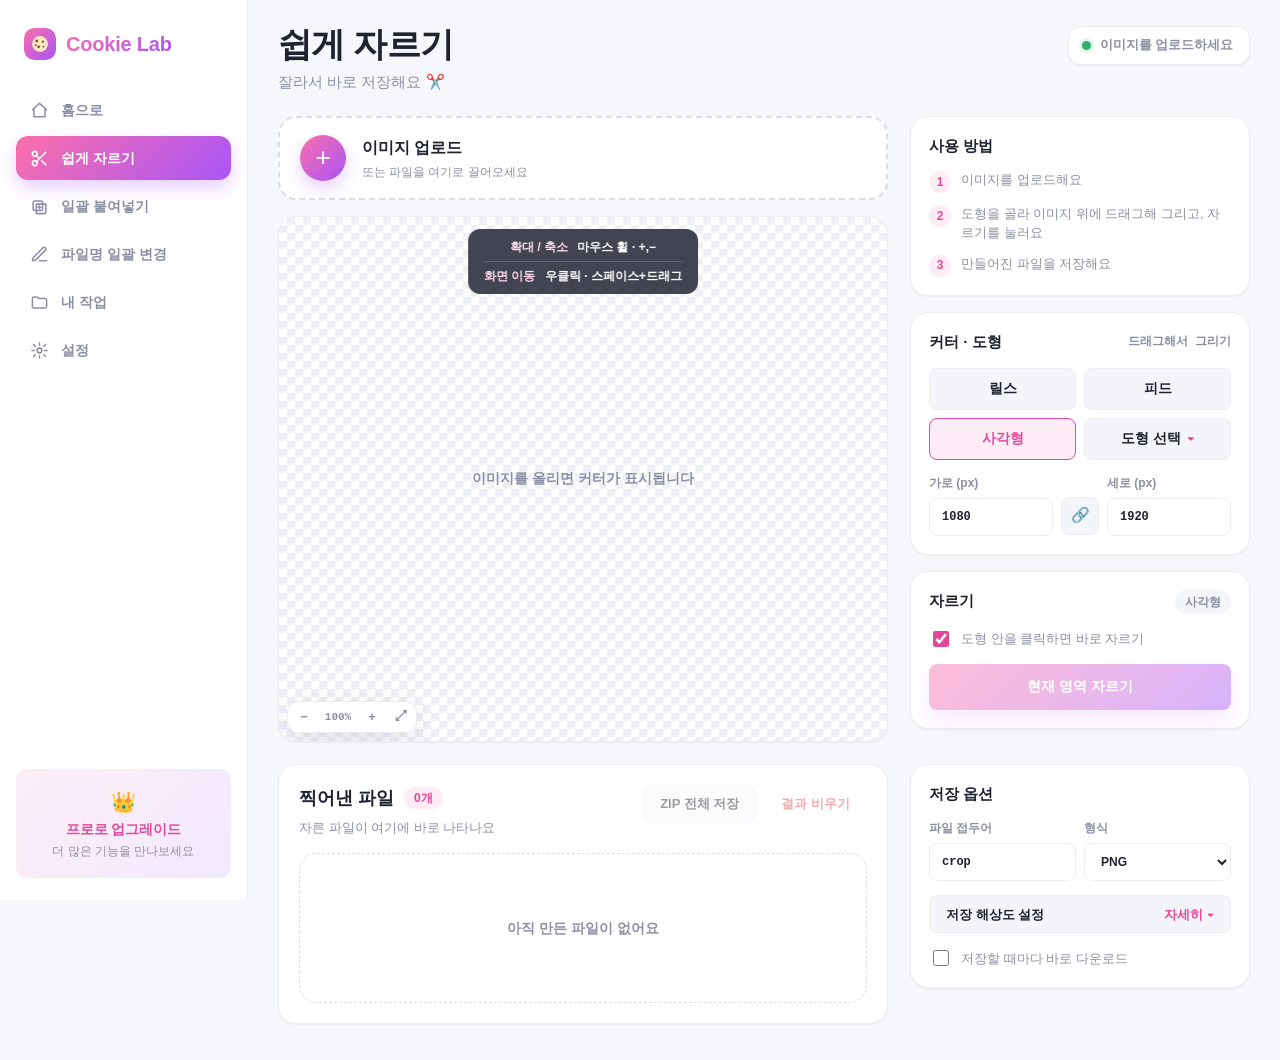
==== index.html @ 2183470c "Add files via upload" ====
<!doctype html>
<html lang="ko">
  <head>
    <meta charset="utf-8" />
    <meta name="viewport" content="width=device-width, initial-scale=1" />
    <title>Cookie Lab — 쉽게 자르기</title>
    <link rel="stylesheet" href="styles.css" />
  </head>
  <body>
    <div class="app">
      <!-- ============ LEFT NAV ============ -->
      <aside class="app-nav">
        <div class="nav-brand">
          <span class="brand-logo" aria-hidden="true">
            <svg width="32" height="32" viewBox="0 0 34 34" role="img" aria-label="Cookie Lab">
              <defs>
                <linearGradient id="cookieBg" x1="0" y1="0" x2="1" y2="1">
                  <stop offset="0" stop-color="#fb6fab" />
                  <stop offset="1" stop-color="#a855f7" />
                </linearGradient>
              </defs>
              <rect width="34" height="34" rx="10" fill="url(#cookieBg)" />
              <circle cx="17" cy="17" r="8.4" fill="#ffe8c2" />
              <circle cx="13.6" cy="13.8" r="1.5" fill="#8a4b2a" />
              <circle cx="20" cy="14.6" r="1.2" fill="#8a4b2a" />
              <circle cx="15.6" cy="20" r="1.4" fill="#8a4b2a" />
              <circle cx="20.6" cy="19.8" r="1" fill="#8a4b2a" />
              <circle cx="12.6" cy="18.2" r="0.9" fill="#8a4b2a" />
            </svg>
          </span>
          <span class="brand-name">Cookie Lab</span>
        </div>

        <nav class="nav-menu" aria-label="주 메뉴">
          <button type="button" class="nav-item" data-view="edit">
            <svg class="nav-icon" viewBox="0 0 24 24" aria-hidden="true"><path d="M3 11l9-8 9 8" /><path d="M5 10v10h14V10" /></svg>
            홈으로
          </button>
          <button type="button" class="nav-item is-active" data-view="edit">
            <svg class="nav-icon" viewBox="0 0 24 24" aria-hidden="true"><circle cx="6" cy="6" r="3" /><circle cx="6" cy="18" r="3" /><line x1="20" y1="4" x2="8.1" y2="15.9" /><line x1="14.5" y1="14.5" x2="20" y2="20" /><line x1="8.1" y1="8.1" x2="12" y2="12" /></svg>
            쉽게 자르기
          </button>
          <button type="button" class="nav-item" data-view="batch">
            <svg class="nav-icon" viewBox="0 0 24 24" aria-hidden="true"><rect x="4" y="5" width="12" height="12" rx="2" /><path d="M8 9h12v10a2 2 0 0 1-2 2H8z" /><path d="M10 13h4M12 11v4" /></svg>
            일괄 붙여넣기
          </button>
          <button type="button" class="nav-item" data-view="rename">
            <svg class="nav-icon" viewBox="0 0 24 24" aria-hidden="true"><path d="M12 20h9" /><path d="M16.5 3.5a2.1 2.1 0 0 1 3 3L7 19l-4 1 1-4z" /></svg>
            파일명 일괄 변경
          </button>
          <button type="button" class="nav-item" data-view="works">
            <svg class="nav-icon" viewBox="0 0 24 24" aria-hidden="true"><path d="M3 7a2 2 0 0 1 2-2h4l2 2h8a2 2 0 0 1 2 2v8a2 2 0 0 1-2 2H5a2 2 0 0 1-2-2z" /></svg>
            내 작업
            <span class="nav-badge" id="navWorksCount" hidden>0</span>
          </button>
          <button type="button" class="nav-item" data-view="settings">
            <svg class="nav-icon" viewBox="0 0 24 24" aria-hidden="true"><circle cx="12" cy="12" r="3" /><path d="M12 2.5v3M12 18.5v3M4.5 4.5l2.1 2.1M17.4 17.4l2.1 2.1M2.5 12h3M18.5 12h3M4.5 19.5l2.1-2.1M17.4 6.6l2.1-2.1" /></svg>
            설정
          </button>
        </nav>

        <div class="nav-promo">
          <span class="promo-crown" aria-hidden="true">👑</span>
          <strong>프로로 업그레이드</strong>
          <small>더 많은 기능을 만나보세요</small>
        </div>
      </aside>

      <!-- ============ MAIN ============ -->
      <main class="app-main">
        <!-- ---------- EDIT VIEW ---------- -->
        <section class="view view-edit" id="view-edit" aria-labelledby="page-title">
          <header class="topbar">
            <div class="page-head">
              <h1 id="page-title">쉽게 자르기</h1>
              <p class="subtitle">잘라서 바로 저장해요 ✂️</p>
            </div>
            <div class="status-pill" id="statusPill">이미지를 업로드하세요</div>
          </header>

          <div class="editor-grid">
            <section class="canvas-col" aria-label="이미지 작업 영역">
              <label class="dropzone" id="dropzone">
                <input id="fileInput" type="file" accept="image/png,image/jpeg,image/webp,image/gif" />
                <span class="upload-icon" aria-hidden="true">+</span>
                <span class="upload-copy">
                  <strong id="fileName">이미지 업로드</strong>
                  <small id="imageMeta">또는 파일을 여기로 끌어오세요</small>
                </span>
              </label>

              <div class="stage-wrap" id="stageWrap">
                <canvas id="stageCanvas" width="960" height="620"></canvas>
                <div class="stage-empty" id="stageEmpty">이미지를 올리면 커터가 표시됩니다</div>
                <div class="stage-hint" id="stageHint" aria-hidden="true">
                  <span><b>확대 / 축소</b> 마우스 휠 · +,−</span>
                  <span class="hint-sep"></span>
                  <span><b>화면 이동</b> 우클릭 · 스페이스+드래그</span>
                </div>
                <div class="view-toolbar view-toolbar--left" role="group" aria-label="확대 조절">
                  <button type="button" id="zoomOutBtn" title="축소" aria-label="축소">−</button>
                  <span id="zoomLabel">100%</span>
                  <button type="button" id="zoomInBtn" title="확대" aria-label="확대">+</button>
                  <button type="button" id="fitBtn" class="icon-btn" title="화면 맞춤" aria-label="화면 맞춤">⤢</button>
                </div>
              </div>
            </section>

            <aside class="controls-col" aria-label="자르기 설정">
              <section class="control-block howto">
                <div class="block-head">
                  <h2>사용 방법</h2>
                </div>
                <ol class="howto-list">
                  <li><span class="howto-step">1</span><span>이미지를 업로드해요</span></li>
                  <li><span class="howto-step">2</span><span>도형을 골라 이미지 위에 드래그해 그리고, 자르기를 눌러요</span></li>
                  <li><span class="howto-step">3</span><span>만들어진 파일을 저장해요</span></li>
                </ol>
              </section>

              <!-- merged: cutter size + shape -->
              <section class="control-block">
                <div class="block-head">
                  <h2>커터 · 도형</h2>
                  <span id="cutterMeta">드래그해서 그리기</span>
                </div>
                <div class="quick-row">
                  <button class="quick-btn size-preset" data-size="1080x1920">릴스</button>
                  <button class="quick-btn size-preset" data-size="1080x1350">피드</button>
                  <button class="quick-btn shape-quick" data-shape="rect">사각형</button>
                  <div class="shape-picker">
                    <button type="button" class="quick-btn picker-btn" id="shapePickBtn" aria-expanded="false" aria-controls="shapePopup">
                      도형 선택 <span class="caret">▾</span>
                    </button>
                    <div class="shape-popup" id="shapePopup" hidden>
                      <p class="popup-label">도형</p>
                      <div class="shape-grid" role="group" aria-label="커터 도형">
                        <button class="shape-btn is-active" data-shape="rect" title="사각형" aria-label="사각형">▭</button>
                        <button class="shape-btn" data-shape="round" title="둥근 사각형" aria-label="둥근 사각형">▢</button>
                        <button class="shape-btn" data-shape="ellipse" title="원형" aria-label="원형">○</button>
                        <button class="shape-btn" data-shape="triangle" title="삼각형" aria-label="삼각형">△</button>
                        <button class="shape-btn" data-shape="diamond" title="마름모" aria-label="마름모">◇</button>
                        <button class="shape-btn" data-shape="star" title="별" aria-label="별">☆</button>
                        <button class="shape-btn wide" data-shape="freeform" title="자유형 선택" aria-label="자유형 선택">자유형</button>
                      </div>
                      <p class="popup-label">크기 프리셋</p>
                      <div class="preset-row">
                        <button class="size-preset" data-size="1080x1080">정사각</button>
                        <button class="size-preset" data-size="1920x1080">가로형</button>
                        <button class="size-preset" data-size="1200x628">광고</button>
                        <button class="size-preset" data-size="720x720">소형</button>
                      </div>
                    </div>
                  </div>
                </div>
                <div class="size-row">
                  <label>
                    가로 (px)
                    <input id="cropWidth" type="number" min="20" max="8000" value="1080" />
                  </label>
                  <button type="button" id="ratioLock" class="ratio-lock" title="가로·세로 비율 잠금" aria-pressed="false" aria-label="비율 잠금">🔗</button>
                  <label>
                    세로 (px)
                    <input id="cropHeight" type="number" min="20" max="8000" value="1920" />
                  </label>
                </div>
              </section>

              <!-- crop action -->
              <section class="control-block">
                <div class="block-head">
                  <h2>자르기</h2>
                  <span id="shapeMeta" class="shape-meta">사각형</span>
                </div>
                <label class="toggle-line">
                  <input id="stampOnClick" type="checkbox" checked />
                  도형 안을 클릭하면 바로 자르기
                </label>
                <button class="primary grad" id="stampBtn" disabled>현재 영역 자르기</button>
              </section>

            </aside>
          </div>

          <div class="output-grid">
            <section class="results-panel" aria-label="찍어낸 파일">
            <div class="results-head">
              <div class="page-head">
                <h2>찍어낸 파일 <span id="saveMeta" class="count-chip">0개</span></h2>
                <p class="results-hint" id="resultHint">자른 파일이 여기에 바로 나타나요</p>
              </div>
              <div class="works-actions">
                <button id="downloadAllBtn" disabled>ZIP 전체 저장</button>
                <button id="clearBtn" class="ghost-danger" disabled>결과 비우기</button>
              </div>
            </div>
            <div class="empty-state" id="resultEmpty">아직 만든 파일이 없어요</div>
            <div class="result-grid" id="resultGrid"></div>
            </section>

            <section class="control-block save-options" aria-label="저장 옵션">
              <div class="block-head">
                <h2>저장 옵션</h2>
              </div>
              <div class="number-row">
                <label>
                  파일 접두어
                  <input id="filePrefix" type="text" value="crop" />
                </label>
                <label>
                  형식
                  <select id="formatSelect">
                    <option value="image/png">PNG</option>
                    <option value="image/jpeg">JPG</option>
                    <option value="image/webp">WebP</option>
                  </select>
                </label>
              </div>

              <button type="button" class="detail-toggle" id="exportToggle" aria-expanded="false" aria-controls="exportDetail">
                <span>저장 해상도 설정</span>
                <span class="detail-caret">자세히 ▾</span>
              </button>
              <div class="export-detail" id="exportDetail" hidden>
                <div class="export-current">
                  현재 커터 크기
                  <strong id="exportCurrent">— × —</strong>
                </div>
                <div class="seg" role="group" aria-label="저장 해상도 방식">
                  <button type="button" class="seg-btn is-active" data-export="native">원본</button>
                  <button type="button" class="seg-btn" data-export="scale">배율 %</button>
                  <button type="button" class="seg-btn" data-export="custom">직접 입력</button>
                </div>
                <div class="export-fields" id="exportScaleField">
                  <label>
                    배율 (%)
                    <input id="exportScale" type="number" min="1" max="1000" step="5" value="100" />
                  </label>
                  <p class="export-preview" id="exportPreview">저장 크기 — × —</p>
                </div>
                <div class="export-fields export-fields--two" id="exportCustomField" hidden>
                  <label>
                    가로 (px)
                    <input id="exportWidth" type="number" min="1" max="20000" value="1080" />
                  </label>
                  <label>
                    세로 (px)
                    <input id="exportHeight" type="number" min="1" max="20000" value="1080" />
                  </label>
                </div>
              </div>

              <label class="toggle-line">
                <input id="autoDownload" type="checkbox" />
                저장할 때마다 바로 다운로드
              </label>
            </section>
          </div>
        </section>

        <!-- ---------- BATCH PASTE VIEW ---------- -->
        <section class="view view-batch" id="view-batch" hidden aria-labelledby="batch-title">
          <header class="topbar">
            <div class="page-head">
              <h1 id="batch-title">일괄 붙여넣기</h1>
              <p class="subtitle">여러 이미지에 같은 이미지를 한 번에 붙여넣어요</p>
            </div>
            <div class="status-pill" id="batchStatus">원본 이미지를 업로드하세요</div>
          </header>

          <div class="batch-upload-grid">
            <section class="control-block batch-source-block">
              <div class="block-head">
                <h2>원본 이미지 업로드</h2>
                <span id="batchSourceCount" class="count-chip">0개</span>
              </div>
              <label class="batch-dropzone" id="batchSourceDropzone">
                <input id="batchSourceInput" type="file" accept="image/png,image/jpeg,image/webp" multiple />
                <span class="upload-icon" aria-hidden="true">+</span>
                <span><strong>여러 이미지를 한 번에 업로드하세요</strong><small>JPG, PNG, WebP · 최대 50개</small></span>
              </label>
              <div class="batch-file-grid" id="batchSourceGrid"></div>
            </section>

            <section class="control-block batch-overlay-block">
              <div class="block-head"><h2>붙여넣을 이미지</h2></div>
              <label class="overlay-dropzone" id="batchOverlayDropzone">
                <input id="batchOverlayInput" type="file" accept="image/png,image/jpeg,image/webp" />
                <div class="overlay-preview" id="batchOverlayPreview">이미지 선택</div>
                <strong id="batchOverlayName">붙여넣을 파일을 업로드하세요</strong>
                <small>투명 PNG를 권장해요</small>
              </label>
            </section>
          </div>

          <section class="control-block batch-preview-block">
            <div class="block-head">
              <h2>미리보기</h2>
              <span id="batchPreviewName">선택된 원본 없음</span>
            </div>
            <div class="batch-preview-wrap">
              <canvas id="batchPreviewCanvas" width="900" height="480"></canvas>
              <div class="stage-empty" id="batchPreviewEmpty">원본 이미지와 붙여넣을 이미지를 업로드하세요</div>
            </div>
            <div class="batch-preview-footer">
              <div>
                <p class="batch-preview-hint">이미지를 드래그해 이동하고, 모서리로 크기를 조절하세요.</p>
                <div class="batch-progress" id="batchProgress" hidden>
                  <span id="batchProgressText">0 / 0</span>
                  <progress id="batchProgressBar" value="0" max="1"></progress>
                </div>
              </div>
              <div class="batch-preview-actions">
                <button class="primary grad" id="batchRunBtn" disabled>일괄 붙여넣기</button>
                <button type="button" class="cancel-btn" id="batchCancelBtn" disabled>실행 취소</button>
              </div>
            </div>
          </section>

          <section class="results-panel batch-results-panel" aria-label="완성된 파일">
            <div class="results-head">
              <div class="page-head">
                <h2>완성된 파일 <span id="batchResultCount" class="count-chip">0개</span></h2>
                <p class="results-hint" id="batchResultHint">붙여넣기 완료 후 파일이 여기에 표시됩니다</p>
              </div>
              <div class="works-actions">
                <details class="batch-save-menu">
                  <summary>저장 옵션</summary>
                  <div class="batch-save-popover">
                    <div class="number-row">
                      <label>파일 접두어<input id="batchPrefix" type="text" value="pasted" /></label>
                      <label>형식<select id="batchFormat"><option value="image/png">PNG</option><option value="image/jpeg">JPG</option><option value="image/webp">WebP</option></select></label>
                    </div>
                    <label class="toggle-line"><input id="batchAutoDownload" type="checkbox" />완료할 때마다 바로 다운로드</label>
                  </div>
                </details>
                <button id="batchDownloadAll" disabled>ZIP 전체 저장</button>
                <button id="batchClearResults" class="ghost-danger" disabled>결과 비우기</button>
              </div>
            </div>
            <div class="empty-state" id="batchResultEmpty">아직 완성된 파일이 없어요</div>
            <div class="result-grid" id="batchResultGrid"></div>
          </section>
        </section>

        <!-- ---------- RENAME VIEW ---------- -->
        <section class="view view-rename" id="view-rename" hidden aria-labelledby="rename-title">
          <header class="topbar">
            <div class="page-head">
              <h1 id="rename-title">파일명 일괄 변경</h1>
              <p class="subtitle">여러 파일을 올려 이름을 한꺼번에 또는 하나씩 바꿔요</p>
            </div>
            <div class="status-pill" id="renameStatus">파일을 업로드하세요</div>
          </header>

          <div class="rename-grid">
            <div class="rename-main">
              <section class="control-block">
                <div class="block-head">
                  <h2>파일 업로드</h2>
                  <span id="renameCount" class="count-chip">0개</span>
                </div>
                <label class="batch-dropzone" id="renameDropzone">
                  <input id="renameInput" type="file" multiple />
                  <span class="upload-icon" aria-hidden="true">+</span>
                  <span><strong>여러 파일을 한 번에 올리세요</strong><small>이미지·문서 등 모든 형식 · 여기로 끌어와도 돼요</small></span>
                </label>
              </section>

              <section class="control-block">
                <div class="block-head">
                  <h2>파일 목록 · 하나씩 변경</h2>
                  <span class="block-sub">새 이름을 직접 입력할 수 있어요</span>
                </div>
                <div class="empty-state" id="renameEmpty">업로드한 파일이 여기에 표시됩니다</div>
                <div class="rename-list" id="renameList"></div>
              </section>
            </div>

            <aside class="rename-controls">
              <section class="control-block">
                <div class="block-head"><h2>한꺼번에 변경</h2></div>
                <div class="seg" id="renameModeSeg" role="group" aria-label="변경 방식">
                  <button type="button" class="seg-btn is-active" data-rmode="number">번호 매기기</button>
                  <button type="button" class="seg-btn" data-rmode="replace">찾기·바꾸기</button>
                  <button type="button" class="seg-btn" data-rmode="affix">접두·접미</button>
                </div>

                <div class="rename-fields" id="renameNumberFields">
                  <label>기준 이름<input id="renameBase" type="text" placeholder="예: photo" /></label>
                  <div class="number-row">
                    <label>시작 번호<input id="renameStart" type="number" min="0" value="1" /></label>
                    <label>자릿수<input id="renameDigits" type="number" min="1" max="6" value="3" /></label>
                  </div>
                  <p class="block-note">예: photo_001, photo_002 …</p>
                </div>

                <div class="rename-fields" id="renameReplaceFields" hidden>
                  <label>찾을 내용<input id="renameFind" type="text" placeholder="바꿀 글자" /></label>
                  <label>바꿀 내용<input id="renameReplace" type="text" placeholder="새 글자" /></label>
                </div>

                <div class="rename-fields" id="renameAffixFields" hidden>
                  <label>접두어 (앞)<input id="renamePrefix" type="text" placeholder="예: 2026_" /></label>
                  <label>접미어 (뒤)<input id="renameSuffix" type="text" placeholder="예: _final" /></label>
                </div>

                <button class="primary grad" id="renameApplyAll" disabled>전체 적용</button>
                <button type="button" id="renameReset" class="ghost-danger" disabled>원래 이름으로</button>
              </section>

              <section class="control-block">
                <div class="block-head"><h2>저장</h2></div>
                <p class="block-note">브라우저는 원본 파일을 직접 바꿀 수 없어, 새 이름으로 다운로드해요.</p>
                <button class="primary grad" id="renameDownloadAll" disabled>전체 ZIP로 저장</button>
              </section>
            </aside>
          </div>
        </section>

        <!-- ---------- WORKS VIEW ---------- -->
        <section class="view view-works" id="view-works" hidden aria-label="내 작업">
          <header class="topbar">
            <div class="page-head">
              <h1>내 작업</h1>
              <p class="subtitle" id="worksHint">지금까지 만든 파일이 여기에 모여요</p>
            </div>
          </header>
          <div class="works-body works-groups">
            <section class="works-group">
              <div class="works-group-head">
                <h2>쉽게 자르기 <span id="worksCropCount" class="count-chip">0개</span></h2>
                <div class="works-actions"><button id="downloadAllWorks" disabled>ZIP 전체 저장</button><button id="clearWorks" class="ghost-danger" disabled>전체 삭제</button></div>
              </div>
              <div class="empty-state" id="worksEmpty">아직 잘라낸 파일이 없어요</div>
              <div class="result-grid" id="worksGrid"></div>
            </section>

            <section class="works-group">
              <div class="works-group-head">
                <h2>일괄 붙여넣기 <span id="worksBatchCount" class="count-chip">0개</span></h2>
                <div class="works-actions"><button id="downloadBatchWorks" disabled>ZIP 전체 저장</button><button id="clearBatchWorks" class="ghost-danger" disabled>전체 삭제</button></div>
              </div>
              <div class="empty-state" id="worksBatchEmpty">아직 일괄 붙여넣기 결과가 없어요</div>
              <div class="result-grid" id="worksBatchGrid"></div>
            </section>

            <section class="works-group">
              <div class="works-group-head">
                <h2>파일명 일괄 변경 <span id="worksRenameCount" class="count-chip">0개</span></h2>
                <div class="works-actions"><button id="downloadRenameWorks" disabled>ZIP 전체 저장</button><button id="clearRenameWorks" class="ghost-danger" disabled>전체 삭제</button></div>
              </div>
              <div class="empty-state" id="worksRenameEmpty">아직 이름을 변경한 파일이 없어요</div>
              <div class="works-rename-list" id="worksRenameList"></div>
            </section>
          </div>
        </section>

        <!-- ---------- SETTINGS VIEW ---------- -->
        <section class="view view-settings" id="view-settings" hidden aria-label="설정">
          <header class="topbar">
            <div class="page-head">
              <h1>설정</h1>
              <p class="subtitle">앱 환경설정</p>
            </div>
          </header>
          <div class="settings-body">
            <section class="control-block">
              <div class="block-head"><h2>화면 테마</h2></div>
              <div class="seg" role="group" aria-label="테마">
                <button type="button" class="seg-btn is-active" data-theme="light">라이트</button>
                <button type="button" class="seg-btn" data-theme="dark">다크</button>
              </div>
            </section>
            <section class="control-block">
              <div class="block-head"><h2>작업 저장</h2></div>
              <p class="block-note">
                잘라낸 파일은 이 브라우저(IndexedDB)에 저장되어 <strong>내 작업</strong> 탭에서 다시 볼 수 있어요.
                다른 기기로는 동기화되지 않습니다.
              </p>
            </section>
          </div>
        </section>
      </main>
    </div>

    <script src="app.js"></script>
  </body>
</html>
---- styles.css ----
/* ============================================================
   Cookie Lab — Shape Crop Studio
   Light theme by default · pink→purple gradient accent
   ============================================================ */
:root {
  --bg: #f6f7fb;
  --nav-bg: #ffffff;
  --surface: #ffffff;
  --surface-2: #f4f5fa;
  --stage: #ffffff;
  --check: #eef0f6;

  --border: #ececf2;
  --border-strong: #dcdde7;

  --text: #1f2330;
  --text-muted: #8b90a3;
  --text-faint: #b3b7c5;

  --accent: #e24a99;
  --accent-2: #a855f7;
  --accent-soft: #fbe7f3;
  --accent-tint: rgba(226, 74, 153, 0.1);
  --grad: linear-gradient(135deg, #fb6fab 0%, #a855f7 100%);
  --grad-soft: linear-gradient(135deg, #fdeef6 0%, #f1e9fe 100%);

  --danger: #e5484d;
  --danger-tint: rgba(229, 72, 77, 0.1);
  --success: #2faf6b;
  --success-tint: rgba(47, 175, 107, 0.12);

  --font-sans: -apple-system, BlinkMacSystemFont, "Segoe UI Variable", "Segoe UI",
    Roboto, "Helvetica Neue", Arial, sans-serif;
  --font-mono: ui-monospace, "SF Mono", "Cascadia Code", "Consolas", monospace;

  --r-sm: 8px;
  --r-md: 12px;
  --r-lg: 18px;
  --r-pill: 999px;

  --shadow-sm: 0 1px 2px rgba(20, 22, 40, 0.05);
  --shadow-md: 0 6px 20px rgba(20, 22, 40, 0.07);
  --shadow-pop: 0 10px 30px rgba(20, 22, 40, 0.12);
  --ring: 0 0 0 3px var(--accent-tint);
}

html.theme-dark {
  --bg: #0e1116;
  --nav-bg: #131720;
  --surface: #171b22;
  --surface-2: #1e242d;
  --stage: #0a0c10;
  --check: #1a1f27;

  --border: #2a313c;
  --border-strong: #3a424f;

  --text: #e7ebf0;
  --text-muted: #9aa4b2;
  --text-faint: #6b7280;

  --accent: #f472b6;
  --accent-2: #c084fc;
  --accent-soft: #2a1d2c;
  --accent-tint: rgba(244, 114, 182, 0.16);
  --grad: linear-gradient(135deg, #f472b6 0%, #a855f7 100%);
  --grad-soft: linear-gradient(135deg, #2a1d2c 0%, #221a33 100%);

  --shadow-sm: 0 1px 2px rgba(0, 0, 0, 0.3);
  --shadow-md: 0 6px 20px rgba(0, 0, 0, 0.4);
  --shadow-pop: 0 10px 30px rgba(0, 0, 0, 0.5);
}

* {
  box-sizing: border-box;
}

body {
  margin: 0;
  background: var(--bg);
  color: var(--text);
  font-family: var(--font-sans);
  font-size: 14px;
  line-height: 1.5;
  -webkit-font-smoothing: antialiased;
}

button,
input,
select {
  font: inherit;
  color: var(--text);
}

button,
input,
select {
  border: 1px solid var(--border);
  border-radius: var(--r-sm);
  background: var(--surface-2);
}

button {
  min-height: 38px;
  padding: 0 16px;
  font-size: 13px;
  font-weight: 600;
  cursor: pointer;
  transition: background 0.14s ease, border-color 0.14s ease, color 0.14s ease,
    transform 0.06s ease, box-shadow 0.14s ease;
}

button:hover:not(:disabled) {
  border-color: var(--border-strong);
}

button:active:not(:disabled) {
  transform: translateY(1px);
}

button:disabled {
  cursor: not-allowed;
  opacity: 0.45;
}

input,
select {
  min-height: 38px;
  width: 100%;
  padding: 0 12px;
  background: var(--surface);
}

input::placeholder {
  color: var(--text-faint);
}

input:focus-visible,
select:focus-visible,
button:focus-visible {
  outline: none;
  border-color: var(--accent);
  box-shadow: var(--ring);
}

input[type="checkbox"] {
  accent-color: var(--accent);
}

h1,
h2,
p {
  margin-top: 0;
}

/* ============================================================
   App shell
   ============================================================ */
.app {
  display: grid;
  grid-template-columns: 248px 1fr;
  min-height: 100vh;
}

/* ---------- left nav ---------- */
.app-nav {
  position: sticky;
  top: 0;
  align-self: start;
  height: 100vh;
  display: flex;
  flex-direction: column;
  gap: 10px;
  padding: 22px 16px;
  border-right: 1px solid var(--border);
  background: var(--nav-bg);
}

.nav-brand {
  display: flex;
  align-items: center;
  gap: 10px;
  padding: 6px 8px 18px;
}

.brand-logo svg {
  display: block;
  border-radius: 10px;
}

.brand-name {
  font-size: 20px;
  font-weight: 800;
  letter-spacing: -0.01em;
  background: var(--grad);
  -webkit-background-clip: text;
  background-clip: text;
  color: transparent;
}

.nav-menu {
  display: flex;
  flex-direction: column;
  gap: 4px;
}

.nav-item {
  display: flex;
  align-items: center;
  gap: 12px;
  justify-content: flex-start;
  min-height: 44px;
  padding: 0 14px;
  border: 0;
  border-radius: var(--r-md);
  background: transparent;
  color: var(--text-muted);
  font-size: 14px;
  font-weight: 600;
}

.nav-item:hover:not(.is-active) {
  background: var(--surface-2);
  color: var(--text);
}

.nav-icon {
  width: 19px;
  height: 19px;
  fill: none;
  stroke: currentColor;
  stroke-width: 1.9;
  stroke-linecap: round;
  stroke-linejoin: round;
}

.nav-item.is-active {
  background: var(--grad);
  color: #fff;
  box-shadow: 0 8px 18px rgba(168, 85, 247, 0.28);
}

.nav-badge {
  margin-left: auto;
  min-width: 20px;
  padding: 1px 7px;
  border-radius: var(--r-pill);
  background: var(--accent-tint);
  color: var(--accent);
  font-size: 11px;
  font-weight: 800;
  text-align: center;
}

.nav-item.is-active .nav-badge {
  background: rgba(255, 255, 255, 0.25);
  color: #fff;
}

.nav-promo {
  margin-top: auto;
  display: grid;
  justify-items: center;
  gap: 2px;
  padding: 18px 14px;
  border-radius: var(--r-md);
  background: var(--grad-soft);
  text-align: center;
}

.promo-crown {
  font-size: 20px;
}

.nav-promo strong {
  font-size: 14px;
  color: var(--accent);
}

.nav-promo small {
  color: var(--text-muted);
  font-size: 12px;
}

/* ---------- main / views ---------- */
.app-main {
  min-width: 0;
  padding: 26px 30px 40px;
}

.view {
  max-width: 1180px;
  margin: 0 auto;
}

.topbar {
  display: flex;
  align-items: flex-start;
  justify-content: space-between;
  gap: 16px;
  margin-bottom: 22px;
}

.page-head h1 {
  margin: 0;
  font-size: clamp(26px, 3vw, 34px);
  font-weight: 800;
  letter-spacing: -0.02em;
  line-height: 1.1;
}

.subtitle {
  margin: 8px 0 0;
  color: var(--text-muted);
  font-size: 15px;
  font-weight: 500;
}

/* status pill */
.status-pill {
  display: inline-flex;
  align-items: center;
  gap: 9px;
  flex: 0 0 auto;
  max-width: 320px;
  padding: 9px 16px 9px 13px;
  border: 1px solid var(--border);
  border-radius: var(--r-md);
  background: var(--surface);
  box-shadow: var(--shadow-sm);
  color: var(--text-muted);
  font-size: 12.5px;
  font-weight: 600;
}

.status-pill::before {
  content: "";
  flex: 0 0 auto;
  width: 9px;
  height: 9px;
  border-radius: 50%;
  background: var(--success);
  box-shadow: 0 0 0 3px var(--success-tint);
}

/* ============================================================
   Editor layout
   ============================================================ */
.editor-grid {
  display: grid;
  grid-template-columns: minmax(420px, 1fr) 340px;
  gap: 22px;
  align-items: start;
}

.canvas-col {
  display: grid;
  gap: 16px;
}

.dropzone {
  display: flex;
  align-items: center;
  gap: 16px;
  min-height: 84px;
  padding: 16px 20px;
  border: 2px dashed var(--border-strong);
  border-radius: var(--r-lg);
  background: var(--surface);
  cursor: pointer;
  transition: border-color 0.14s ease, background 0.14s ease;
}

.dropzone:hover {
  border-color: var(--accent);
}

.dropzone.is-dragover {
  border-color: var(--accent);
  background: var(--accent-tint);
}

.dropzone input {
  position: absolute;
  width: 1px;
  height: 1px;
  overflow: hidden;
  clip: rect(0 0 0 0);
}

.upload-icon {
  display: grid;
  place-items: center;
  flex: 0 0 auto;
  width: 46px;
  height: 46px;
  border-radius: 50%;
  background: var(--grad);
  color: #fff;
  font-size: 26px;
  box-shadow: 0 8px 18px rgba(168, 85, 247, 0.25);
}

.dropzone strong,
.dropzone small {
  display: block;
}

.upload-copy {
  min-width: 0;
}

.dropzone strong {
  margin-bottom: 3px;
  font-size: 16px;
  font-weight: 700;
  overflow-wrap: anywhere;
}

.dropzone small,
.block-head span,
.block-note {
  color: var(--text-muted);
}

.block-note {
  margin: 0;
  font-size: 12.5px;
  line-height: 1.5;
}

/* canvas stage */
.stage-wrap {
  position: relative;
  display: grid;
  place-items: center;
  min-height: 520px;
  overflow: hidden;
  border: 1px solid var(--border);
  border-radius: var(--r-lg);
  background-color: var(--stage);
  background-image:
    linear-gradient(45deg, var(--check) 25%, transparent 25%),
    linear-gradient(-45deg, var(--check) 25%, transparent 25%),
    linear-gradient(45deg, transparent 75%, var(--check) 75%),
    linear-gradient(-45deg, transparent 75%, var(--check) 75%);
  background-position: 0 0, 0 8px, 8px -8px, -8px 0;
  background-size: 16px 16px;
  box-shadow: var(--shadow-sm);
}

#stageCanvas {
  display: block;
  width: 100%;
  height: 100%;
  cursor: crosshair;
  touch-action: none;
}

.stage-empty {
  position: absolute;
  padding: 0 16px;
  color: var(--text-muted);
  font-weight: 600;
  text-align: center;
  pointer-events: none;
}

.stage-empty.is-hidden {
  display: none;
}

.stage-hint {
  position: absolute;
  top: 12px;
  left: 50%;
  transform: translateX(-50%);
  display: flex;
  flex-direction: column;
  gap: 4px;
  max-width: calc(100% - 24px);
  padding: 9px 16px;
  border-radius: var(--r-md);
  background: rgba(31, 35, 48, 0.84);
  color: #fff;
  font-size: 12px;
  font-weight: 600;
  text-align: center;
  backdrop-filter: blur(4px);
  pointer-events: none;
}

.stage-hint b {
  margin-right: 6px;
  color: #ffd9ec;
  font-weight: 800;
}

.hint-sep {
  height: 1px;
  margin: 1px 0;
  background: rgba(255, 255, 255, 0.16);
}

.stage-hint.is-hidden {
  display: none;
}

.view-toolbar {
  position: absolute;
  bottom: 8px;
  display: flex;
  align-items: center;
  gap: 0;
  padding: 2px;
  border: 1px solid var(--border);
  border-radius: var(--r-md);
  background: var(--surface);
  box-shadow: var(--shadow-pop);
}

.view-toolbar--left {
  left: 8px;
}

.view-toolbar button {
  min-height: 26px;
  min-width: 28px;
  padding: 0 6px;
  border: 0;
  background: transparent;
  color: var(--text-muted);
  font-size: 13px;
  font-weight: 700;
}

.view-toolbar button:hover:not(:disabled) {
  background: var(--surface-2);
  color: var(--text);
}

#zoomLabel {
  min-width: 40px;
  text-align: center;
  font-family: var(--font-mono);
  font-size: 11px;
  font-weight: 600;
  color: var(--text-muted);
}

/* ============================================================
   Controls column
   ============================================================ */
.controls-col {
  display: grid;
  gap: 16px;
}

.control-block {
  display: grid;
  gap: 14px;
  padding: 18px;
  border: 1px solid var(--border);
  border-radius: var(--r-lg);
  background: var(--surface);
  box-shadow: var(--shadow-sm);
}

.block-head {
  display: flex;
  align-items: center;
  justify-content: space-between;
  gap: 12px;
}

.block-head h2 {
  margin: 0;
  font-size: 15px;
  font-weight: 700;
}

.block-head span {
  font-family: var(--font-mono);
  font-size: 12px;
  font-weight: 600;
}

.shape-meta {
  padding: 3px 10px;
  border-radius: var(--r-pill);
  background: var(--surface-2);
  font-family: var(--font-sans) !important;
  font-size: 12px !important;
}

/* how-to */
.howto-list {
  display: grid;
  gap: 12px;
  margin: 0;
  padding: 0;
  list-style: none;
}

.howto-list li {
  display: flex;
  align-items: flex-start;
  gap: 10px;
  font-size: 13px;
  line-height: 1.45;
  color: var(--text-muted);
}

.howto-step {
  display: grid;
  place-items: center;
  flex: 0 0 auto;
  width: 22px;
  height: 22px;
  border-radius: 50%;
  background: var(--accent-tint);
  color: var(--accent);
  font-size: 12px;
  font-weight: 800;
}

.preset-row,
.shape-grid,
.number-row {
  display: grid;
  gap: 8px;
}

.preset-row {
  grid-template-columns: repeat(3, 1fr);
}

.size-preset {
  min-height: 36px;
  padding: 0 8px;
  font-size: 13px;
  font-weight: 600;
}

/* size row with ratio lock */
.size-row {
  display: grid;
  grid-template-columns: 1fr auto 1fr;
  align-items: end;
  gap: 8px;
}

.size-row label,
.number-row label,
.export-fields label {
  display: grid;
  gap: 6px;
  color: var(--text-muted);
  font-size: 12px;
  font-weight: 600;
}

.size-row input,
.number-row input {
  font-family: var(--font-mono);
}

.ratio-lock {
  min-width: 38px;
  margin-bottom: 1px;
  padding: 0;
  font-size: 15px;
  background: var(--surface-2);
}

.ratio-lock[aria-pressed="true"] {
  border-color: var(--accent);
  background: var(--accent-tint);
}

.number-row {
  grid-template-columns: repeat(2, minmax(0, 1fr));
}

.shape-grid {
  grid-template-columns: repeat(4, 1fr);
}

.shape-btn {
  display: grid;
  place-items: center;
  aspect-ratio: 1;
  min-height: 0;
  padding: 0;
  color: var(--text-muted);
  font-size: 22px;
  font-weight: 700;
}

.shape-btn:hover:not(:disabled) {
  color: var(--text);
}

.shape-btn.wide {
  grid-column: span 2;
  aspect-ratio: auto;
  font-size: 13px;
}

.size-preset.is-active,
.shape-btn.is-active {
  border-color: var(--accent);
  background: var(--accent-tint);
  color: var(--accent);
  font-weight: 700;
}

/* merged cutter · shape quick row */
.quick-row {
  display: grid;
  grid-template-columns: repeat(2, 1fr);
  gap: 8px;
}

.quick-btn {
  min-height: 42px;
  font-size: 14px;
  font-weight: 700;
}

.quick-btn.shape-quick.is-active {
  border-color: var(--accent);
  background: var(--accent-tint);
  color: var(--accent);
}

.shape-picker {
  position: relative;
}

.picker-btn {
  display: flex;
  align-items: center;
  justify-content: center;
  gap: 6px;
  width: 100%;
}

.picker-btn[aria-expanded="true"] {
  border-color: var(--accent);
  color: var(--accent);
}

.picker-btn .caret {
  color: var(--accent);
}

.shape-popup {
  position: absolute;
  z-index: 30;
  top: calc(100% + 8px);
  right: 0;
  width: 264px;
  max-width: 78vw;
  display: grid;
  gap: 10px;
  padding: 14px;
  border: 1px solid var(--border);
  border-radius: var(--r-md);
  background: var(--surface);
  box-shadow: var(--shadow-pop);
}

.shape-popup[hidden] {
  display: none;
}

.popup-label {
  margin: 0;
  font-size: 11px;
  font-weight: 700;
  letter-spacing: 0.02em;
  color: var(--text-muted);
}

.toggle-line {
  display: flex;
  align-items: center;
  gap: 9px;
  color: var(--text-muted);
  font-size: 13px;
  font-weight: 500;
}

.toggle-line input {
  width: 16px;
  min-height: 16px;
}

.stage-wrap.is-freeform {
  outline: 2px solid var(--accent);
  outline-offset: -4px;
}

/* export detail */
.detail-toggle {
  display: flex;
  align-items: center;
  justify-content: space-between;
  width: 100%;
  background: var(--surface-2);
  color: var(--text);
}

.detail-caret {
  color: var(--accent);
  font-weight: 700;
}

.detail-toggle[aria-expanded="true"] .detail-caret {
  text-decoration: underline;
}

.export-detail {
  display: grid;
  gap: 12px;
  padding: 14px;
  border: 1px solid var(--border);
  border-radius: var(--r-md);
  background: var(--surface-2);
}

.export-detail[hidden] {
  display: none;
}

.export-current {
  display: flex;
  align-items: center;
  justify-content: space-between;
  font-size: 12.5px;
  font-weight: 600;
  color: var(--text-muted);
}

.export-current strong {
  font-family: var(--font-mono);
  color: var(--text);
}

.seg {
  display: grid;
  grid-template-columns: repeat(3, 1fr);
  gap: 4px;
  padding: 4px;
  border-radius: var(--r-md);
  background: var(--surface);
  border: 1px solid var(--border);
}

.seg-btn {
  min-height: 32px;
  padding: 0 8px;
  border: 0;
  border-radius: var(--r-sm);
  background: transparent;
  color: var(--text-muted);
  font-size: 12.5px;
  font-weight: 600;
}

.seg-btn.is-active {
  background: var(--grad);
  color: #fff;
}

.export-fields {
  display: grid;
  gap: 8px;
}

.export-fields[hidden] {
  display: none;
}

.export-fields--two {
  grid-template-columns: repeat(2, 1fr);
}

.export-fields input {
  font-family: var(--font-mono);
}

.export-preview {
  margin: 0;
  font-family: var(--font-mono);
  font-size: 12px;
  font-weight: 600;
  color: var(--accent);
}

.toggle-row {
  display: grid;
  gap: 10px;
}

.toggle-row label {
  display: flex;
  align-items: center;
  gap: 9px;
  color: var(--text-muted);
  font-size: 13px;
  font-weight: 500;
}

.toggle-row input {
  width: 16px;
  min-height: 16px;
}

.primary {
  min-height: 46px;
  border: 0;
  background: var(--accent);
  color: #fff;
  font-size: 14px;
  font-weight: 800;
}

.primary.grad {
  background: var(--grad);
  box-shadow: 0 10px 22px rgba(168, 85, 247, 0.28);
}

.primary.grad:hover:not(:disabled) {
  filter: brightness(1.04);
}

/* ============================================================
   Works (내 작업)
   ============================================================ */
.output-grid {
  display: grid;
  grid-template-columns: minmax(420px, 1fr) 340px;
  gap: 22px;
  align-items: start;
  margin-top: 22px;
}

.results-panel {
  padding: 20px;
  border: 1px solid var(--border);
  border-radius: var(--r-lg);
  background: var(--surface);
  box-shadow: var(--shadow-sm);
}

.save-options {
  align-self: start;
}

.results-head {
  display: flex;
  align-items: flex-start;
  justify-content: space-between;
  gap: 16px;
  margin-bottom: 16px;
}

.results-head h2 {
  display: flex;
  align-items: center;
  gap: 10px;
  margin: 0;
  font-size: 18px;
  font-weight: 800;
}

.count-chip {
  padding: 2px 10px;
  border-radius: var(--r-pill);
  background: var(--accent-tint);
  color: var(--accent);
  font-size: 12px;
  font-weight: 700;
}

.results-hint {
  margin: 6px 0 0;
  color: var(--text-muted);
  font-size: 13px;
}

.results-panel .empty-state {
  min-height: 150px;
}

.works-actions {
  display: flex;
  flex-wrap: wrap;
  justify-content: flex-end;
  gap: 8px;
}

.ghost-danger {
  border-color: transparent;
  background: transparent;
  color: var(--danger);
}

.ghost-danger:hover:not(:disabled) {
  border-color: transparent;
  background: var(--danger-tint);
}

.empty-state {
  display: grid;
  place-items: center;
  min-height: 280px;
  border: 1px dashed var(--border-strong);
  border-radius: var(--r-lg);
  color: var(--text-muted);
  font-weight: 600;
}

.empty-state.is-hidden {
  display: none;
}

.result-grid {
  display: grid;
  grid-template-columns: repeat(auto-fill, minmax(180px, 1fr));
  gap: 18px;
}

.tile-card {
  overflow: hidden;
  border: 1px solid var(--border);
  border-radius: var(--r-md);
  background: var(--surface);
  box-shadow: var(--shadow-sm);
  transition: border-color 0.14s ease, box-shadow 0.14s ease, transform 0.14s ease;
}

.tile-card:hover {
  border-color: var(--border-strong);
  box-shadow: var(--shadow-md);
  transform: translateY(-2px);
}

.tile-card img {
  display: block;
  width: 100%;
  aspect-ratio: 1;
  object-fit: contain;
  background-color: var(--stage);
  background-image:
    linear-gradient(45deg, var(--check) 25%, transparent 25%),
    linear-gradient(-45deg, var(--check) 25%, transparent 25%),
    linear-gradient(45deg, transparent 75%, var(--check) 75%),
    linear-gradient(-45deg, transparent 75%, var(--check) 75%);
  background-position: 0 0, 0 8px, 8px -8px, -8px 0;
  background-size: 16px 16px;
}

.tile-footer {
  display: grid;
  gap: 8px;
  padding: 11px 12px;
  border-top: 1px solid var(--border);
}

.tile-name {
  overflow-wrap: anywhere;
  font-size: 12.5px;
  font-weight: 600;
}

.tile-dim {
  font-family: var(--font-mono);
  font-size: 11px;
  color: var(--text-muted);
}

.tile-actions {
  display: grid;
  grid-template-columns: 1fr auto;
  gap: 8px;
}

.tile-actions a {
  display: grid;
  place-items: center;
  min-height: 34px;
  padding: 0 12px;
  border-radius: var(--r-sm);
  background: var(--accent-tint);
  border: 1px solid transparent;
  color: var(--accent);
  font-size: 13px;
  font-weight: 700;
  text-decoration: none;
  transition: filter 0.14s ease;
}

.tile-actions a:hover {
  filter: brightness(0.97);
}

.tile-remove {
  border-color: transparent;
  background: transparent;
  color: var(--text-muted);
}

.tile-remove:hover:not(:disabled) {
  border-color: transparent;
  background: var(--danger-tint);
  color: var(--danger);
}

/* settings */
.settings-body {
  display: grid;
  gap: 16px;
  max-width: 520px;
}

.settings-body .seg {
  max-width: 280px;
}

/* ============================================================
   Batch paste
   ============================================================ */
.batch-upload-grid {
  display: grid;
  grid-template-columns: minmax(0, 1fr) 320px;
  gap: 18px;
  align-items: stretch;
}

.batch-upload-grid > .control-block {
  height: 100%;
  min-height: 260px;
  min-width: 0;
}

.batch-source-block {
  grid-template-rows: auto auto minmax(0, 1fr);
}

.batch-overlay-block {
  grid-template-rows: auto minmax(0, 1fr);
}

.batch-dropzone,
.overlay-dropzone {
  position: relative;
  cursor: pointer;
}

.batch-dropzone {
  display: flex;
  align-items: center;
  justify-content: center;
  gap: 14px;
  min-height: 104px;
  padding: 18px;
  border: 1px dashed var(--border-strong);
  border-radius: var(--r-md);
  color: var(--text-muted);
  text-align: left;
}

.batch-dropzone:hover,
.batch-dropzone.is-dragover,
.overlay-dropzone:hover,
.overlay-dropzone.is-dragover {
  border-color: var(--accent);
  background: var(--accent-tint);
}

.batch-dropzone input,
.overlay-dropzone input {
  position: absolute;
  width: 1px;
  height: 1px;
  overflow: hidden;
  clip: rect(0 0 0 0);
}

.batch-dropzone strong,
.batch-dropzone small,
.overlay-dropzone strong,
.overlay-dropzone small {
  display: block;
}

.batch-dropzone strong {
  color: var(--text);
  font-size: 14px;
}

.batch-dropzone small,
.overlay-dropzone small {
  margin-top: 3px;
  color: var(--text-muted);
  font-size: 12px;
}

.batch-file-grid {
  display: grid;
  grid-template-columns: repeat(3, minmax(0, 1fr));
  gap: 10px;
  max-height: 246px;
  overflow-x: hidden;
  overflow-y: auto;
}

.batch-file-card {
  position: relative;
  min-width: 0;
  overflow: hidden;
  padding: 0;
  border: 1px solid var(--border);
  border-radius: var(--r-sm);
  background: var(--surface);
  text-align: left;
}

.batch-file-card.is-active {
  border-color: var(--accent);
  box-shadow: var(--ring);
}

.batch-file-card img {
  display: block;
  width: 100%;
  height: 92px;
  object-fit: cover;
  background: var(--surface-2);
}

.batch-file-card span {
  display: block;
  overflow: hidden;
  padding: 7px 9px;
  font-size: 11px;
  font-weight: 600;
  text-overflow: ellipsis;
  white-space: nowrap;
}

.batch-file-remove {
  position: absolute;
  top: 5px;
  right: 5px;
  min-width: 25px;
  min-height: 25px;
  padding: 0;
  border: 0;
  border-radius: 50%;
  background: rgba(31, 35, 48, 0.78);
  color: #fff;
}

.batch-preview-wrap {
  position: relative;
  display: grid;
  place-items: center;
  width: 100%;
  aspect-ratio: 15 / 8;
  min-height: 0;
  overflow: hidden;
  border: 1px solid var(--border);
  border-radius: var(--r-md);
  background-color: var(--stage);
  background-image:
    linear-gradient(45deg, var(--check) 25%, transparent 25%),
    linear-gradient(-45deg, var(--check) 25%, transparent 25%),
    linear-gradient(45deg, transparent 75%, var(--check) 75%),
    linear-gradient(-45deg, transparent 75%, var(--check) 75%);
  background-position: 0 0, 0 8px, 8px -8px, -8px 0;
  background-size: 16px 16px;
}

#batchPreviewCanvas {
  display: block;
  width: 100%;
  height: 100%;
  cursor: default;
  touch-action: none;
}

.batch-preview-hint {
  margin: 0;
  color: var(--text-muted);
  font-size: 12px;
}

.batch-preview-block,
.batch-results-panel {
  width: 100%;
  min-width: 0;
  margin-top: 16px;
}

.overlay-dropzone {
  display: grid;
  justify-items: center;
  width: 100%;
  min-width: 0;
  min-height: 0;
  height: 100%;
  overflow: hidden;
  padding: 14px;
  border: 1px dashed var(--border-strong);
  border-radius: var(--r-md);
  text-align: center;
  grid-template-rows: minmax(126px, 1fr) auto auto;
}

.overlay-preview {
  display: grid;
  place-items: center;
  width: 100%;
  height: 100%;
  max-height: 250px;
  overflow: hidden;
  margin-bottom: 10px;
  border-radius: var(--r-sm);
  background-color: var(--stage);
  background-image:
    linear-gradient(45deg, var(--check) 25%, transparent 25%),
    linear-gradient(-45deg, var(--check) 25%, transparent 25%),
    linear-gradient(45deg, transparent 75%, var(--check) 75%),
    linear-gradient(-45deg, transparent 75%, var(--check) 75%);
  background-position: 0 0, 0 8px, 8px -8px, -8px 0;
  background-size: 16px 16px;
  color: var(--text-muted);
}

.overlay-preview img {
  display: block;
  width: 100%;
  height: 100%;
  object-fit: contain;
}

.overlay-dropzone strong,
.overlay-dropzone small {
  max-width: 100%;
  overflow: hidden;
  text-overflow: ellipsis;
  white-space: nowrap;
}

.batch-preview-footer {
  display: flex;
  align-items: flex-end;
  justify-content: space-between;
  gap: 16px;
}

.batch-preview-footer > div:first-child {
  flex: 1 1 auto;
  min-width: 0;
}

.batch-preview-actions {
  display: flex;
  flex: 0 0 auto;
  gap: 7px;
}

.batch-preview-actions button {
  min-height: 34px;
  padding: 0 13px;
  font-size: 12px;
}

.batch-preview-actions .primary {
  min-width: 132px;
}

.cancel-btn {
  border-color: rgba(229, 72, 77, 0.3);
  background: var(--danger-tint);
  color: var(--danger);
}

.batch-progress {
  display: grid;
  grid-template-columns: auto 1fr;
  align-items: center;
  gap: 10px;
  color: var(--text-muted);
  font-family: var(--font-mono);
  font-size: 12px;
  max-width: 420px;
  margin-top: 7px;
}

.batch-progress[hidden] {
  display: none;
}

.batch-progress progress {
  width: 100%;
  height: 8px;
  overflow: hidden;
  border: 0;
  border-radius: var(--r-pill);
  accent-color: var(--accent);
}

.batch-save-menu {
  position: relative;
}

.batch-save-menu summary {
  display: grid;
  place-items: center;
  min-height: 38px;
  padding: 0 15px;
  border: 1px solid var(--border);
  border-radius: var(--r-sm);
  background: var(--surface-2);
  color: var(--text);
  font-size: 13px;
  font-weight: 600;
  cursor: pointer;
  list-style: none;
}

.batch-save-menu summary::-webkit-details-marker {
  display: none;
}

.batch-save-menu[open] summary {
  border-color: var(--accent);
  box-shadow: var(--ring);
}

.batch-save-popover {
  position: absolute;
  z-index: 20;
  top: calc(100% + 8px);
  right: 0;
  display: grid;
  gap: 14px;
  width: 320px;
  padding: 16px;
  border: 1px solid var(--border);
  border-radius: var(--r-md);
  background: var(--surface);
  box-shadow: var(--shadow-pop);
}

.works-groups {
  display: grid;
  gap: 18px;
}

.works-group {
  min-width: 0;
  padding: 20px;
  border: 1px solid var(--border);
  border-radius: var(--r-lg);
  background: var(--surface);
  box-shadow: var(--shadow-sm);
}

.works-group-head {
  display: flex;
  align-items: center;
  justify-content: space-between;
  gap: 16px;
  margin-bottom: 16px;
}

.works-group-head h2 {
  display: flex;
  align-items: center;
  gap: 9px;
  margin: 0;
  font-size: 17px;
}

.works-group .empty-state {
  min-height: 130px;
}

.works-rename-list {
  display: grid;
  gap: 9px;
}

.works-rename-item {
  display: grid;
  grid-template-columns: minmax(0, 1fr) auto;
  align-items: center;
  gap: 12px;
  min-width: 0;
  padding: 11px 13px;
  border: 1px solid var(--border);
  border-radius: var(--r-sm);
  background: var(--surface-2);
}

.works-rename-item span {
  display: block;
  overflow: hidden;
  font-size: 12px;
  text-overflow: ellipsis;
  white-space: nowrap;
}

.works-rename-item strong {
  color: var(--accent);
}

/* ============================================================
   Responsive
   ============================================================ */
@media (max-width: 1100px) {
  .editor-grid,
  .output-grid {
    grid-template-columns: 1fr;
  }
}

@media (max-width: 860px) {
  .app {
    grid-template-columns: 1fr;
  }

  .app-nav {
    position: static;
    height: auto;
    flex-direction: row;
    flex-wrap: wrap;
    align-items: center;
    gap: 8px;
    border-right: 0;
    border-bottom: 1px solid var(--border);
  }

  .nav-brand {
    padding: 0 8px;
  }

  .nav-menu {
    flex-direction: row;
    flex-wrap: wrap;
  }

  .nav-promo {
    display: none;
  }

  .app-main {
    padding: 18px;
  }

  .topbar {
    flex-direction: column;
  }

  .stage-hint {
    white-space: normal;
    text-align: center;
  }

  .batch-file-grid {
    grid-template-columns: repeat(2, minmax(0, 1fr));
  }

  .batch-upload-grid {
    grid-template-columns: minmax(0, 1fr) 270px;
  }

  .batch-preview-footer,
  .works-group-head {
    align-items: stretch;
    flex-direction: column;
  }

  .batch-preview-actions {
    justify-content: flex-end;
  }
}

@media (max-width: 700px) {
  .batch-upload-grid {
    grid-template-columns: 1fr;
  }

  .batch-save-popover {
    width: min(320px, calc(100vw - 40px));
  }
}

/* ============================================================
   파일명 일괄 변경 (rename view)
   ============================================================ */
.rename-grid {
  display: grid;
  grid-template-columns: minmax(0, 1fr) 320px;
  gap: 22px;
  align-items: start;
}

.rename-main,
.rename-controls {
  display: grid;
  gap: 16px;
  min-width: 0;
}

.block-sub {
  font-size: 12px;
  font-weight: 600;
  color: var(--text-muted);
}

.rename-list {
  display: grid;
  gap: 8px;
}

.rename-row {
  display: grid;
  grid-template-columns: auto minmax(0, 1fr) auto;
  align-items: center;
  gap: 12px;
  padding: 8px;
  border: 1px solid var(--border);
  border-radius: var(--r-md);
  background: var(--surface-2);
}

.rename-thumb {
  display: grid;
  place-items: center;
  flex: 0 0 auto;
  width: 44px;
  height: 44px;
  overflow: hidden;
  border: 1px solid var(--border);
  border-radius: 8px;
  background: var(--surface);
}

.rename-thumb img {
  width: 100%;
  height: 100%;
  object-fit: cover;
}

.rename-thumb.is-file {
  font-family: var(--font-mono);
  font-size: 11px;
  font-weight: 800;
  color: var(--text-muted);
}

.rename-meta {
  display: grid;
  gap: 5px;
  min-width: 0;
}

.rename-orig {
  overflow: hidden;
  font-size: 11px;
  color: var(--text-muted);
  text-overflow: ellipsis;
  white-space: nowrap;
}

.rename-field {
  display: flex;
  align-items: center;
  gap: 6px;
}

.rename-field input {
  min-height: 34px;
  font-family: var(--font-mono);
}

.rename-ext {
  flex: 0 0 auto;
  font-family: var(--font-mono);
  font-size: 12px;
  color: var(--text-muted);
}

.rename-row-actions {
  display: flex;
  flex: 0 0 auto;
  gap: 6px;
}

.mini-btn {
  min-height: 34px;
  padding: 0 12px;
  font-size: 12px;
  font-weight: 700;
}

.mini-btn.danger {
  color: var(--danger);
}

.mini-btn.danger:hover:not(:disabled) {
  border-color: transparent;
  background: var(--danger-tint);
}

.rename-fields {
  display: grid;
  gap: 8px;
}

.rename-fields[hidden] {
  display: none;
}

.rename-fields > label {
  display: grid;
  gap: 6px;
  color: var(--text-muted);
  font-size: 12px;
  font-weight: 600;
}

.rename-controls .control-block .primary,
.rename-controls .control-block .ghost-danger {
  width: 100%;
}

@media (max-width: 1100px) {
  .rename-grid {
    grid-template-columns: 1fr;
  }
}
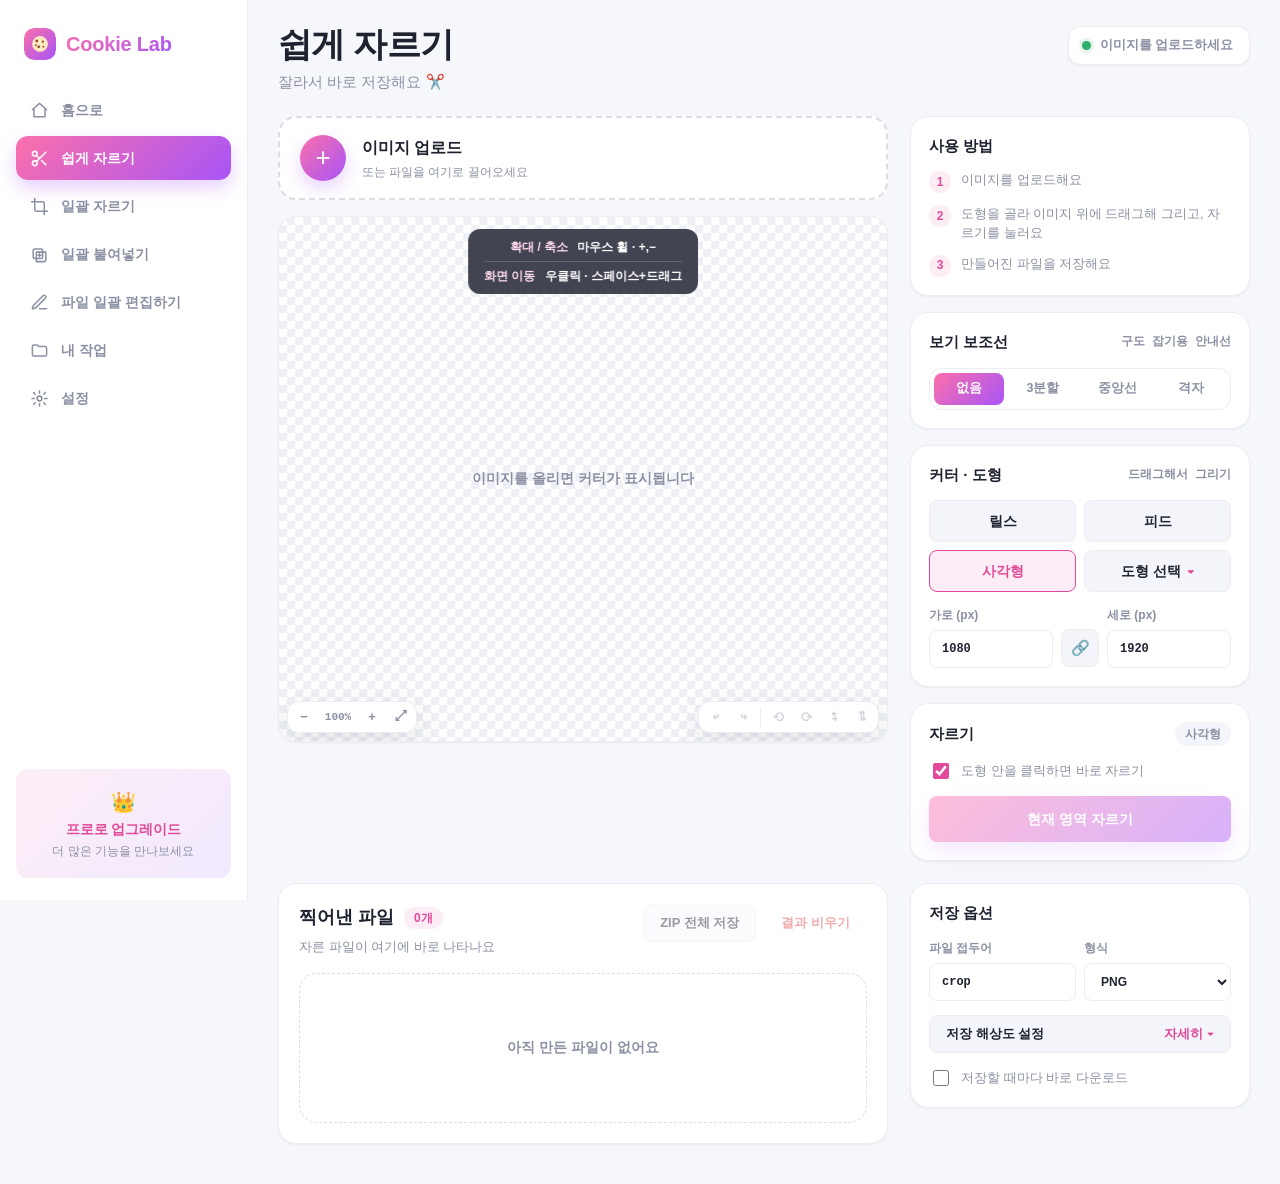
==== commit b2cc37f1: "Add rotate/flip, undo/redo, guides, batch crop, and file compress 쉽게 자르기: - 이미지 90° 좌/우 회전 및 좌우·상하 반" ====
--- a/index.html
+++ b/index.html
@@ -40,13 +40,17 @@
             <svg class="nav-icon" viewBox="0 0 24 24" aria-hidden="true"><circle cx="6" cy="6" r="3" /><circle cx="6" cy="18" r="3" /><line x1="20" y1="4" x2="8.1" y2="15.9" /><line x1="14.5" y1="14.5" x2="20" y2="20" /><line x1="8.1" y1="8.1" x2="12" y2="12" /></svg>
             쉽게 자르기
           </button>
+          <button type="button" class="nav-item" data-view="batchcrop">
+            <svg class="nav-icon" viewBox="0 0 24 24" aria-hidden="true"><path d="M6 2v14a2 2 0 0 0 2 2h14" /><path d="M2 6h14a2 2 0 0 1 2 2v14" /></svg>
+            일괄 자르기
+          </button>
           <button type="button" class="nav-item" data-view="batch">
             <svg class="nav-icon" viewBox="0 0 24 24" aria-hidden="true"><rect x="4" y="5" width="12" height="12" rx="2" /><path d="M8 9h12v10a2 2 0 0 1-2 2H8z" /><path d="M10 13h4M12 11v4" /></svg>
             일괄 붙여넣기
           </button>
           <button type="button" class="nav-item" data-view="rename">
             <svg class="nav-icon" viewBox="0 0 24 24" aria-hidden="true"><path d="M12 20h9" /><path d="M16.5 3.5a2.1 2.1 0 0 1 3 3L7 19l-4 1 1-4z" /></svg>
-            파일명 일괄 변경
+            파일 일괄 편집하기
           </button>
           <button type="button" class="nav-item" data-view="works">
             <svg class="nav-icon" viewBox="0 0 24 24" aria-hidden="true"><path d="M3 7a2 2 0 0 1 2-2h4l2 2h8a2 2 0 0 1 2 2v8a2 2 0 0 1-2 2H5a2 2 0 0 1-2-2z" /></svg>
@@ -103,6 +107,15 @@
                   <button type="button" id="zoomInBtn" title="확대" aria-label="확대">+</button>
                   <button type="button" id="fitBtn" class="icon-btn" title="화면 맞춤" aria-label="화면 맞춤">⤢</button>
                 </div>
+                <div class="view-toolbar view-toolbar--right" role="group" aria-label="편집 도구">
+                  <button type="button" id="undoBtn" title="실행 취소 (Ctrl+Z)" aria-label="실행 취소" disabled>↩</button>
+                  <button type="button" id="redoBtn" title="다시 실행 (Ctrl+Shift+Z)" aria-label="다시 실행" disabled>↪</button>
+                  <span class="toolbar-sep" aria-hidden="true"></span>
+                  <button type="button" id="rotateLeftBtn" title="왼쪽으로 90° 회전" aria-label="왼쪽으로 90도 회전" disabled>⟲</button>
+                  <button type="button" id="rotateRightBtn" title="오른쪽으로 90° 회전" aria-label="오른쪽으로 90도 회전" disabled>⟳</button>
+                  <button type="button" id="flipHBtn" title="좌우 반전" aria-label="좌우 반전" disabled>⇆</button>
+                  <button type="button" id="flipVBtn" title="상하 반전" aria-label="상하 반전" disabled>⇅</button>
+                </div>
               </div>
             </section>
 
@@ -116,6 +129,19 @@
                   <li><span class="howto-step">2</span><span>도형을 골라 이미지 위에 드래그해 그리고, 자르기를 눌러요</span></li>
                   <li><span class="howto-step">3</span><span>만들어진 파일을 저장해요</span></li>
                 </ol>
+              </section>
+
+              <section class="control-block">
+                <div class="block-head">
+                  <h2>보기 보조선</h2>
+                  <span class="block-sub">구도 잡기용 안내선</span>
+                </div>
+                <div class="seg" id="guideSeg" role="group" aria-label="보조선">
+                  <button type="button" class="seg-btn is-active" data-guide="none">없음</button>
+                  <button type="button" class="seg-btn" data-guide="thirds">3분할</button>
+                  <button type="button" class="seg-btn" data-guide="center">중앙선</button>
+                  <button type="button" class="seg-btn" data-guide="grid">격자</button>
+                </div>
               </section>
 
               <!-- merged: cutter size + shape -->
@@ -258,6 +284,97 @@
           </div>
         </section>
 
+        <!-- ---------- BATCH CROP VIEW ---------- -->
+        <section class="view view-batch" id="view-batchcrop" hidden aria-labelledby="batchcrop-title">
+          <header class="topbar">
+            <div class="page-head">
+              <h1 id="batchcrop-title">일괄 자르기</h1>
+              <p class="subtitle">여러 이미지를 같은 영역으로 한 번에 잘라요</p>
+            </div>
+            <div class="status-pill" id="batchCropStatus">원본 이미지를 업로드하세요</div>
+          </header>
+
+          <div class="batch-upload-grid">
+            <section class="control-block batch-source-block">
+              <div class="block-head">
+                <h2>원본 이미지 업로드</h2>
+                <span id="batchCropSourceCount" class="count-chip">0개</span>
+              </div>
+              <label class="batch-dropzone" id="batchCropSourceDropzone">
+                <input id="batchCropSourceInput" type="file" accept="image/png,image/jpeg,image/webp" multiple />
+                <span class="upload-icon" aria-hidden="true">+</span>
+                <span><strong>여러 이미지를 한 번에 업로드하세요</strong><small>JPG, PNG, WebP · 최대 50개</small></span>
+              </label>
+              <div class="batch-file-grid" id="batchCropSourceGrid"></div>
+            </section>
+
+            <section class="control-block batch-overlay-block">
+              <div class="block-head"><h2>자르기 영역</h2></div>
+              <p class="block-note">미리보기 위에서 영역을 드래그해 그리거나 모서리로 조절하세요. 같은 비율 영역이 모든 이미지에 적용돼요.</p>
+              <div class="seg" id="batchCropRatioSeg" role="group" aria-label="자르기 비율">
+                <button type="button" class="seg-btn is-active" data-ratio="free">자유</button>
+                <button type="button" class="seg-btn" data-ratio="1:1">1:1</button>
+                <button type="button" class="seg-btn" data-ratio="4:5">4:5</button>
+                <button type="button" class="seg-btn" data-ratio="9:16">9:16</button>
+                <button type="button" class="seg-btn" data-ratio="16:9">16:9</button>
+              </div>
+              <label class="toggle-line">
+                <input id="batchCropFromCenter" type="checkbox" />
+                항상 가운데 기준으로 맞추기
+              </label>
+            </section>
+          </div>
+
+          <section class="control-block batch-preview-block">
+            <div class="block-head">
+              <h2>미리보기</h2>
+              <span id="batchCropPreviewName">선택된 원본 없음</span>
+            </div>
+            <div class="batch-preview-wrap">
+              <canvas id="batchCropPreviewCanvas" width="900" height="480"></canvas>
+              <div class="stage-empty" id="batchCropPreviewEmpty">원본 이미지를 업로드하세요</div>
+            </div>
+            <div class="batch-preview-footer">
+              <div>
+                <p class="batch-preview-hint">영역을 드래그해 이동하고, 모서리로 크기를 조절하세요.</p>
+                <div class="batch-progress" id="batchCropProgress" hidden>
+                  <span id="batchCropProgressText">0 / 0</span>
+                  <progress id="batchCropProgressBar" value="0" max="1"></progress>
+                </div>
+              </div>
+              <div class="batch-preview-actions">
+                <button class="primary grad" id="batchCropRunBtn" disabled>일괄 자르기</button>
+                <button type="button" class="cancel-btn" id="batchCropCancelBtn" disabled>실행 취소</button>
+              </div>
+            </div>
+          </section>
+
+          <section class="results-panel batch-results-panel" aria-label="완성된 파일">
+            <div class="results-head">
+              <div class="page-head">
+                <h2>완성된 파일 <span id="batchCropResultCount" class="count-chip">0개</span></h2>
+                <p class="results-hint" id="batchCropResultHint">자르기 완료 후 파일이 여기에 표시됩니다</p>
+              </div>
+              <div class="works-actions">
+                <details class="batch-save-menu">
+                  <summary>저장 옵션</summary>
+                  <div class="batch-save-popover">
+                    <div class="number-row">
+                      <label>파일 접두어<input id="batchCropPrefix" type="text" value="crop" /></label>
+                      <label>형식<select id="batchCropFormat"><option value="image/png">PNG</option><option value="image/jpeg">JPG</option><option value="image/webp">WebP</option></select></label>
+                    </div>
+                    <label class="toggle-line"><input id="batchCropAutoDownload" type="checkbox" />완료할 때마다 바로 다운로드</label>
+                  </div>
+                </details>
+                <button id="batchCropDownloadAll" disabled>ZIP 전체 저장</button>
+                <button id="batchCropClearResults" class="ghost-danger" disabled>결과 비우기</button>
+              </div>
+            </div>
+            <div class="empty-state" id="batchCropResultEmpty">아직 완성된 파일이 없어요</div>
+            <div class="result-grid" id="batchCropResultGrid"></div>
+          </section>
+        </section>
+
         <!-- ---------- BATCH PASTE VIEW ---------- -->
         <section class="view view-batch" id="view-batch" hidden aria-labelledby="batch-title">
           <header class="topbar">
@@ -343,16 +460,22 @@
           </section>
         </section>
 
-        <!-- ---------- RENAME VIEW ---------- -->
+        <!-- ---------- EDIT FILES VIEW (rename + compress) ---------- -->
         <section class="view view-rename" id="view-rename" hidden aria-labelledby="rename-title">
           <header class="topbar">
             <div class="page-head">
-              <h1 id="rename-title">파일명 일괄 변경</h1>
-              <p class="subtitle">여러 파일을 올려 이름을 한꺼번에 또는 하나씩 바꿔요</p>
+              <h1 id="rename-title">파일 일괄 편집하기</h1>
+              <p class="subtitle" id="editFilesSubtitle">여러 파일을 올려 이름을 한꺼번에 또는 하나씩 바꿔요</p>
             </div>
             <div class="status-pill" id="renameStatus">파일을 업로드하세요</div>
           </header>
 
+          <div class="seg editfiles-seg" id="editFilesModeSeg" role="group" aria-label="편집 종류">
+            <button type="button" class="seg-btn is-active" data-emode="rename">파일명 변경</button>
+            <button type="button" class="seg-btn" data-emode="compress">용량 줄이기</button>
+          </div>
+
+          <div class="editfiles-panel" id="editFilesRenamePanel">
           <div class="rename-grid">
             <div class="rename-main">
               <section class="control-block">
@@ -416,6 +539,68 @@
               </section>
             </aside>
           </div>
+          </div>
+
+          <div class="editfiles-panel" id="editFilesCompressPanel" hidden>
+            <div class="rename-grid">
+              <div class="rename-main">
+                <section class="control-block">
+                  <div class="block-head">
+                    <h2>이미지 업로드</h2>
+                    <span id="compressCount" class="count-chip">0개</span>
+                  </div>
+                  <label class="batch-dropzone" id="compressDropzone">
+                    <input id="compressInput" type="file" accept="image/png,image/jpeg,image/webp" multiple />
+                    <span class="upload-icon" aria-hidden="true">+</span>
+                    <span><strong>용량을 줄일 이미지를 올리세요</strong><small>JPG, PNG, WebP · 여기로 끌어와도 돼요</small></span>
+                  </label>
+                </section>
+
+                <section class="control-block">
+                  <div class="block-head">
+                    <h2>파일 목록</h2>
+                    <span class="block-sub" id="compressSummary">원본 대비 절감량이 표시돼요</span>
+                  </div>
+                  <div class="empty-state" id="compressEmpty">업로드한 이미지가 여기에 표시됩니다</div>
+                  <div class="rename-list" id="compressList"></div>
+                </section>
+              </div>
+
+              <aside class="rename-controls">
+                <section class="control-block">
+                  <div class="block-head"><h2>압축 설정</h2></div>
+                  <label class="field-label">
+                    저장 형식
+                    <select id="compressFormat">
+                      <option value="image/jpeg">JPG (가장 작음)</option>
+                      <option value="image/webp">WebP</option>
+                      <option value="image/png">PNG (무손실)</option>
+                    </select>
+                  </label>
+                  <div class="slider-row" id="compressQualityRow">
+                    <label for="compressQuality">품질 <strong id="compressQualityValue">80%</strong></label>
+                    <input id="compressQuality" type="range" min="10" max="100" step="5" value="80" />
+                    <p class="block-note">낮출수록 용량이 작아져요. PNG는 품질 대신 무손실로 저장돼요.</p>
+                  </div>
+                  <label class="toggle-line">
+                    <input id="compressResizeToggle" type="checkbox" />
+                    가로 최대 크기 제한
+                  </label>
+                  <div class="rename-fields" id="compressResizeFields" hidden>
+                    <label>최대 가로 (px)<input id="compressMaxWidth" type="number" min="100" max="10000" value="1920" /></label>
+                  </div>
+                  <button class="primary grad" id="compressApply" disabled>용량 줄이기 적용</button>
+                </section>
+
+                <section class="control-block">
+                  <div class="block-head"><h2>저장</h2></div>
+                  <p class="block-note">압축된 이미지를 새 파일로 내려받아요. 원본은 그대로 유지됩니다.</p>
+                  <button class="primary grad" id="compressDownloadAll" disabled>전체 ZIP로 저장</button>
+                  <button type="button" id="compressClear" class="ghost-danger" disabled>목록 비우기</button>
+                </section>
+              </aside>
+            </div>
+          </div>
         </section>
 
         <!-- ---------- WORKS VIEW ---------- -->
@@ -434,6 +619,15 @@
               </div>
               <div class="empty-state" id="worksEmpty">아직 잘라낸 파일이 없어요</div>
               <div class="result-grid" id="worksGrid"></div>
+            </section>
+
+            <section class="works-group">
+              <div class="works-group-head">
+                <h2>일괄 자르기 <span id="worksBatchCropCount" class="count-chip">0개</span></h2>
+                <div class="works-actions"><button id="downloadBatchCropWorks" disabled>ZIP 전체 저장</button><button id="clearBatchCropWorks" class="ghost-danger" disabled>전체 삭제</button></div>
+              </div>
+              <div class="empty-state" id="worksBatchCropEmpty">아직 일괄 자르기 결과가 없어요</div>
+              <div class="result-grid" id="worksBatchCropGrid"></div>
             </section>
 
             <section class="works-group">
--- a/styles.css
+++ b/styles.css
@@ -1285,7 +1285,8 @@
   background-size: 16px 16px;
 }
 
-#batchPreviewCanvas {
+#batchPreviewCanvas,
+#batchCropPreviewCanvas {
   display: block;
   width: 100%;
   height: 100%;
@@ -1747,3 +1748,104 @@
     grid-template-columns: 1fr;
   }
 }
+
+/* ============================================================
+   New features: edit toolbar, guides, batch crop, compress
+   ============================================================ */
+.view-toolbar--right {
+  right: 8px;
+  flex-wrap: wrap;
+  max-width: calc(100% - 16px);
+  justify-content: flex-end;
+}
+
+.view-toolbar button:disabled {
+  opacity: 0.4;
+  cursor: default;
+}
+
+.toolbar-sep {
+  width: 1px;
+  align-self: stretch;
+  margin: 3px 3px;
+  background: var(--border);
+}
+
+/* Segmented controls that hold more than 3 options flow to fit. */
+#guideSeg,
+#batchCropRatioSeg {
+  grid-template-columns: repeat(auto-fit, minmax(52px, 1fr));
+}
+
+#editFilesModeSeg {
+  grid-template-columns: repeat(2, 1fr);
+}
+
+.editfiles-seg {
+  max-width: 320px;
+  margin-bottom: 16px;
+}
+
+.editfiles-panel[hidden] {
+  display: none;
+}
+
+/* Compress tool */
+.field-label {
+  display: flex;
+  flex-direction: column;
+  gap: 6px;
+  font-size: 12.5px;
+  font-weight: 600;
+  color: var(--text-muted);
+}
+
+.field-label select {
+  min-height: 38px;
+  padding: 0 10px;
+  border: 1px solid var(--border);
+  border-radius: var(--r-sm);
+  background: var(--surface);
+  color: var(--text);
+  font-size: 13px;
+}
+
+.slider-row {
+  display: flex;
+  flex-direction: column;
+  gap: 6px;
+  margin-top: 12px;
+}
+
+.slider-row label {
+  display: flex;
+  justify-content: space-between;
+  align-items: baseline;
+  font-size: 12.5px;
+  font-weight: 600;
+  color: var(--text-muted);
+}
+
+.slider-row label strong {
+  font-family: var(--font-mono);
+  color: var(--accent);
+}
+
+.slider-row input[type="range"] {
+  width: 100%;
+  accent-color: var(--accent);
+}
+
+.slider-row.is-disabled {
+  opacity: 0.45;
+}
+
+.compress-info {
+  font-size: 12px;
+  color: var(--text-muted);
+  font-variant-numeric: tabular-nums;
+}
+
+.compress-info.is-bigger {
+  color: #d9534f;
+}
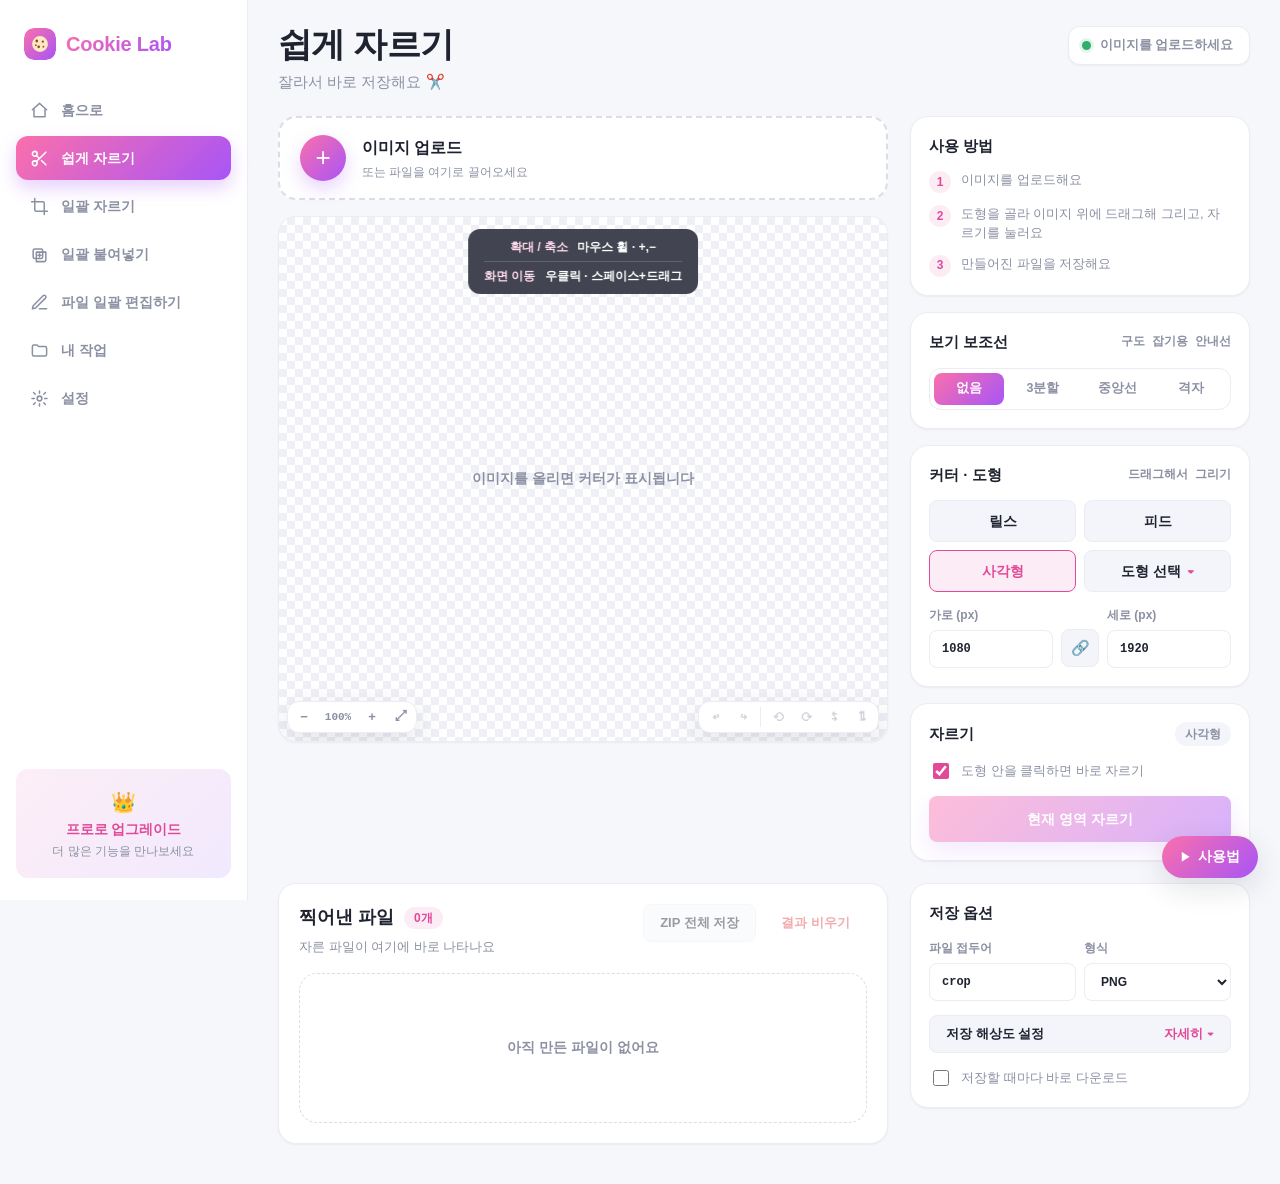
==== commit 5017e00f: "Refine cutter UX and batch tools; add animated how-to 쉽게 자르기: - 보조선(격자/중앙/3분할)을 이미지가 아닌 캔버스 영역에 고정 -" ====
--- a/index.html
+++ b/index.html
@@ -169,13 +169,7 @@
                         <button class="shape-btn" data-shape="star" title="별" aria-label="별">☆</button>
                         <button class="shape-btn wide" data-shape="freeform" title="자유형 선택" aria-label="자유형 선택">자유형</button>
                       </div>
-                      <p class="popup-label">크기 프리셋</p>
-                      <div class="preset-row">
-                        <button class="size-preset" data-size="1080x1080">정사각</button>
-                        <button class="size-preset" data-size="1920x1080">가로형</button>
-                        <button class="size-preset" data-size="1200x628">광고</button>
-                        <button class="size-preset" data-size="720x720">소형</button>
-                      </div>
+                      <p class="popup-hint">Shift 드래그로 정비율 · Alt 드래그로 회전</p>
                     </div>
                   </div>
                 </div>
@@ -249,7 +243,7 @@
               </button>
               <div class="export-detail" id="exportDetail" hidden>
                 <div class="export-current">
-                  현재 커터 크기
+                  현재 선택된 커터 크기
                   <strong id="exportCurrent">— × —</strong>
                 </div>
                 <div class="seg" role="group" aria-label="저장 해상도 방식">
@@ -298,7 +292,10 @@
             <section class="control-block batch-source-block">
               <div class="block-head">
                 <h2>원본 이미지 업로드</h2>
-                <span id="batchCropSourceCount" class="count-chip">0개</span>
+                <div class="head-tools">
+                  <button type="button" class="link-btn" id="batchCropSelectAll" hidden>전체 해제</button>
+                  <span id="batchCropSourceCount" class="count-chip">0개</span>
+                </div>
               </div>
               <label class="batch-dropzone" id="batchCropSourceDropzone">
                 <input id="batchCropSourceInput" type="file" accept="image/png,image/jpeg,image/webp" multiple />
@@ -310,7 +307,7 @@
 
             <section class="control-block batch-overlay-block">
               <div class="block-head"><h2>자르기 영역</h2></div>
-              <p class="block-note">미리보기 위에서 영역을 드래그해 그리거나 모서리로 조절하세요. 같은 비율 영역이 모든 이미지에 적용돼요.</p>
+              <p class="block-note">미리보기 위에서 영역을 드래그해 그리거나 모서리로 조절하세요. 사진마다 영역을 따로 지정할 수 있고, 체크한 사진만 잘라냅니다.</p>
               <div class="seg" id="batchCropRatioSeg" role="group" aria-label="자르기 비율">
                 <button type="button" class="seg-btn is-active" data-ratio="free">자유</button>
                 <button type="button" class="seg-btn" data-ratio="1:1">1:1</button>
@@ -363,6 +360,19 @@
                       <label>파일 접두어<input id="batchCropPrefix" type="text" value="crop" /></label>
                       <label>형식<select id="batchCropFormat"><option value="image/png">PNG</option><option value="image/jpeg">JPG</option><option value="image/webp">WebP</option></select></label>
                     </div>
+                    <p class="popup-label">저장 해상도</p>
+                    <div class="seg batch-export-seg" id="bcropExportSeg" role="group" aria-label="저장 해상도">
+                      <button type="button" class="seg-btn is-active" data-bexport="native">원본</button>
+                      <button type="button" class="seg-btn" data-bexport="scale">배율 %</button>
+                      <button type="button" class="seg-btn" data-bexport="custom">직접 입력</button>
+                    </div>
+                    <div class="batch-export-fields" id="bcropScaleField" hidden>
+                      <label>배율 (%)<input id="bcropExportScale" type="number" min="1" max="1000" step="5" value="100" /></label>
+                    </div>
+                    <div class="batch-export-fields batch-export-fields--two" id="bcropCustomField" hidden>
+                      <label>가로 (px)<input id="bcropExportWidth" type="number" min="1" max="20000" value="1080" /></label>
+                      <label>세로 (px)<input id="bcropExportHeight" type="number" min="1" max="20000" value="1080" /></label>
+                    </div>
                     <label class="toggle-line"><input id="batchCropAutoDownload" type="checkbox" />완료할 때마다 바로 다운로드</label>
                   </div>
                 </details>
@@ -389,7 +399,10 @@
             <section class="control-block batch-source-block">
               <div class="block-head">
                 <h2>원본 이미지 업로드</h2>
-                <span id="batchSourceCount" class="count-chip">0개</span>
+                <div class="head-tools">
+                  <button type="button" class="link-btn" id="batchSelectAll" hidden>전체 해제</button>
+                  <span id="batchSourceCount" class="count-chip">0개</span>
+                </div>
               </div>
               <label class="batch-dropzone" id="batchSourceDropzone">
                 <input id="batchSourceInput" type="file" accept="image/png,image/jpeg,image/webp" multiple />
@@ -421,7 +434,7 @@
             </div>
             <div class="batch-preview-footer">
               <div>
-                <p class="batch-preview-hint">이미지를 드래그해 이동하고, 모서리로 크기를 조절하세요.</p>
+                <p class="batch-preview-hint">이미지를 드래그해 이동하고, 모서리로 크기를 조절하세요. 사진마다 위치를 따로 지정할 수 있고, 체크한 사진만 처리합니다.</p>
                 <div class="batch-progress" id="batchProgress" hidden>
                   <span id="batchProgressText">0 / 0</span>
                   <progress id="batchProgressBar" value="0" max="1"></progress>
@@ -447,6 +460,19 @@
                     <div class="number-row">
                       <label>파일 접두어<input id="batchPrefix" type="text" value="pasted" /></label>
                       <label>형식<select id="batchFormat"><option value="image/png">PNG</option><option value="image/jpeg">JPG</option><option value="image/webp">WebP</option></select></label>
+                    </div>
+                    <p class="popup-label">저장 해상도</p>
+                    <div class="seg batch-export-seg" id="bpasteExportSeg" role="group" aria-label="저장 해상도">
+                      <button type="button" class="seg-btn is-active" data-bexport="native">원본</button>
+                      <button type="button" class="seg-btn" data-bexport="scale">배율 %</button>
+                      <button type="button" class="seg-btn" data-bexport="custom">직접 입력</button>
+                    </div>
+                    <div class="batch-export-fields" id="bpasteScaleField" hidden>
+                      <label>배율 (%)<input id="bpasteExportScale" type="number" min="1" max="1000" step="5" value="100" /></label>
+                    </div>
+                    <div class="batch-export-fields batch-export-fields--two" id="bpasteCustomField" hidden>
+                      <label>가로 (px)<input id="bpasteExportWidth" type="number" min="1" max="20000" value="1080" /></label>
+                      <label>세로 (px)<input id="bpasteExportHeight" type="number" min="1" max="20000" value="1080" /></label>
                     </div>
                     <label class="toggle-line"><input id="batchAutoDownload" type="checkbox" />완료할 때마다 바로 다운로드</label>
                   </div>
@@ -678,6 +704,23 @@
       </main>
     </div>
 
+    <button type="button" class="howto-fab" id="howtoFab" aria-haspopup="dialog" aria-controls="howtoModal">
+      <span aria-hidden="true">▶</span> 사용법
+    </button>
+
+    <div class="howto-modal" id="howtoModal" hidden>
+      <div class="howto-backdrop" data-howto-close></div>
+      <div class="howto-dialog" role="dialog" aria-modal="true" aria-labelledby="howtoTitle">
+        <header class="howto-head">
+          <h2 id="howtoTitle">사용 방법</h2>
+          <button type="button" class="howto-close" id="howtoClose" aria-label="닫기">×</button>
+        </header>
+        <div class="howto-stage" id="howtoStage"></div>
+        <ol class="howto-steps" id="howtoSteps"></ol>
+        <p class="howto-note">움직이는 안내는 직접 제작한 데모예요. 이 품질로 각 탭에 맞춰 더 다듬을 수 있어요.</p>
+      </div>
+    </div>
+
     <script src="app.js"></script>
   </body>
 </html>
--- a/styles.css
+++ b/styles.css
@@ -1849,3 +1849,335 @@
 .compress-info.is-bigger {
   color: #d9534f;
 }
+
+/* ============================================================
+   Per-image batch selection, export resolution, shape hints
+   ============================================================ */
+.head-tools {
+  display: flex;
+  align-items: center;
+  gap: 10px;
+}
+
+.link-btn {
+  padding: 2px 4px;
+  border: 0;
+  background: transparent;
+  color: var(--accent);
+  font-size: 12px;
+  font-weight: 700;
+  cursor: pointer;
+}
+
+.link-btn:hover {
+  text-decoration: underline;
+}
+
+.batch-file-check {
+  position: absolute;
+  top: 5px;
+  left: 5px;
+  z-index: 2;
+  display: grid;
+  place-items: center;
+  width: 24px;
+  height: 24px;
+  border-radius: 6px;
+  background: rgba(31, 35, 48, 0.7);
+  cursor: pointer;
+}
+
+.batch-file-check input {
+  width: 16px;
+  height: 16px;
+  margin: 0;
+  accent-color: var(--accent);
+  cursor: pointer;
+}
+
+/* Unselected sources are dimmed so it is clear what will be processed. */
+.batch-file-card:not(.is-selected) {
+  opacity: 0.5;
+}
+
+.batch-file-card.is-selected {
+  opacity: 1;
+}
+
+.batch-export-seg {
+  margin-top: 2px;
+}
+
+.batch-export-fields {
+  display: grid;
+  gap: 8px;
+}
+
+.batch-export-fields[hidden] {
+  display: none;
+}
+
+.batch-export-fields--two {
+  grid-template-columns: repeat(2, 1fr);
+}
+
+.batch-export-fields label {
+  display: flex;
+  flex-direction: column;
+  gap: 5px;
+  font-size: 12px;
+  font-weight: 600;
+  color: var(--text-muted);
+}
+
+.batch-export-fields input {
+  min-height: 34px;
+  padding: 0 9px;
+  border: 1px solid var(--border);
+  border-radius: var(--r-sm);
+  background: var(--surface);
+  color: var(--text);
+  font-size: 13px;
+}
+
+.popup-hint {
+  margin: 8px 2px 0;
+  font-size: 11.5px;
+  color: var(--text-muted);
+  line-height: 1.5;
+}
+
+/* ============================================================
+   How-to (animated guide) modal
+   ============================================================ */
+.howto-fab {
+  position: fixed;
+  right: 22px;
+  bottom: 22px;
+  z-index: 60;
+  display: inline-flex;
+  align-items: center;
+  gap: 7px;
+  padding: 11px 18px;
+  border: 0;
+  border-radius: 999px;
+  background: var(--grad);
+  color: #fff;
+  font-size: 13.5px;
+  font-weight: 800;
+  box-shadow: var(--shadow-pop);
+  cursor: pointer;
+}
+
+.howto-fab[hidden] {
+  display: none;
+}
+
+.howto-fab span {
+  font-size: 11px;
+}
+
+.howto-modal {
+  position: fixed;
+  inset: 0;
+  z-index: 80;
+  display: grid;
+  place-items: center;
+  padding: 18px;
+}
+
+.howto-modal[hidden] {
+  display: none;
+}
+
+.howto-backdrop {
+  position: absolute;
+  inset: 0;
+  background: rgba(17, 19, 30, 0.55);
+  backdrop-filter: blur(3px);
+}
+
+.howto-dialog {
+  position: relative;
+  width: min(520px, 100%);
+  max-height: calc(100vh - 36px);
+  overflow: auto;
+  padding: 20px 22px 22px;
+  border: 1px solid var(--border);
+  border-radius: var(--r-lg);
+  background: var(--surface);
+  box-shadow: var(--shadow-pop);
+  animation: howtoPop 0.22s ease;
+}
+
+@keyframes howtoPop {
+  from { opacity: 0; transform: translateY(10px) scale(0.98); }
+  to { opacity: 1; transform: none; }
+}
+
+.howto-head {
+  display: flex;
+  align-items: center;
+  justify-content: space-between;
+  margin-bottom: 14px;
+}
+
+.howto-head h2 {
+  font-size: 17px;
+  font-weight: 800;
+}
+
+.howto-close {
+  min-width: 32px;
+  min-height: 32px;
+  border: 0;
+  border-radius: 50%;
+  background: var(--surface-2);
+  color: var(--text);
+  font-size: 18px;
+  cursor: pointer;
+}
+
+.howto-stage {
+  border: 1px solid var(--border);
+  border-radius: var(--r-md);
+  background: var(--surface-2);
+  padding: 10px;
+}
+
+.howto-steps {
+  margin: 16px 0 6px;
+  padding-left: 20px;
+  display: grid;
+  gap: 9px;
+}
+
+.howto-steps li {
+  font-size: 13.5px;
+  font-weight: 600;
+  line-height: 1.5;
+  color: var(--text);
+}
+
+.howto-note {
+  margin-top: 12px;
+  font-size: 11.5px;
+  color: var(--text-muted);
+}
+
+/* --- animated SVG demo --- */
+.ho-svg {
+  display: block;
+  width: 100%;
+  height: auto;
+}
+
+.ho-svg [class^="ho-fade"] {
+  opacity: 0;
+  transform-box: fill-box;
+  transform-origin: center;
+  animation: hoFade 5s ease-in-out infinite;
+}
+
+.ho-fade2 { animation-delay: 0.45s; }
+.ho-fade3 { animation-delay: 0.9s; }
+
+@keyframes hoFade {
+  0%, 6% { opacity: 0; transform: translateY(9px); }
+  22% { opacity: 1; transform: none; }
+  82% { opacity: 1; transform: none; }
+  94%, 100% { opacity: 0; transform: translateY(0); }
+}
+
+.ho-cropbox {
+  animation: hoCropbox 5s ease-in-out infinite;
+}
+
+@keyframes hoCropbox {
+  0%, 10% { x: 64px; y: 52px; width: 8px; height: 8px; opacity: 0; }
+  16% { opacity: 1; }
+  46% { x: 64px; y: 52px; width: 104px; height: 86px; opacity: 1; }
+  78% { x: 64px; y: 52px; width: 104px; height: 86px; opacity: 1; }
+  90%, 100% { x: 64px; y: 52px; width: 104px; height: 86px; opacity: 0; }
+}
+
+.ho-cropbox2 {
+  transform-box: fill-box;
+  transform-origin: center;
+  animation: hoPulse 5s ease-in-out infinite;
+}
+
+@keyframes hoPulse {
+  0%, 30% { opacity: 0.2; transform: scale(0.96); }
+  48% { opacity: 1; transform: scale(1); }
+  82% { opacity: 1; transform: scale(1); }
+  100% { opacity: 0.2; transform: scale(0.96); }
+}
+
+.ho-cursor {
+  animation: hoCursor 5s ease-in-out infinite;
+}
+
+@keyframes hoCursor {
+  0%, 10% { transform: translate(64px, 52px); }
+  46% { transform: translate(168px, 138px); }
+  74% { transform: translate(168px, 138px); }
+  86% { transform: translate(264px, 86px); }
+  100% { transform: translate(64px, 52px); }
+}
+
+.ho-result {
+  opacity: 0;
+  transform-box: fill-box;
+  transform-origin: center;
+  animation: hoResult 5s ease-in-out infinite;
+}
+
+@keyframes hoResult {
+  0%, 50% { opacity: 0; transform: translateY(8px) scale(0.92); }
+  62% { opacity: 1; transform: none; }
+  84% { opacity: 1; }
+  94%, 100% { opacity: 0; }
+}
+
+.ho-tick {
+  stroke-dasharray: 16;
+  stroke-dashoffset: 16;
+  animation: hoTick 5s ease-in-out infinite;
+}
+
+.ho-fade2 .ho-tick { animation-delay: 0.45s; }
+.ho-fade3 .ho-tick { animation-delay: 0.9s; }
+
+@keyframes hoTick {
+  0%, 28% { stroke-dashoffset: 16; }
+  40%, 86% { stroke-dashoffset: 0; }
+  96%, 100% { stroke-dashoffset: 16; }
+}
+
+.ho-stamp {
+  transform-box: fill-box;
+  transform-origin: center;
+  animation: hoStamp 5s ease-in-out infinite;
+}
+
+@keyframes hoStamp {
+  0%, 20% { opacity: 0; transform: translate(40px, -36px) scale(1.6); }
+  44% { opacity: 1; transform: none; }
+  82% { opacity: 1; transform: none; }
+  92%, 100% { opacity: 0; transform: none; }
+}
+
+.ho-shrink {
+  animation: hoShrink 5s ease-in-out infinite;
+}
+
+@keyframes hoShrink {
+  0%, 30% { width: 180px; }
+  55%, 86% { width: 46px; }
+  100% { width: 180px; }
+}
+
+@media (prefers-reduced-motion: reduce) {
+  .ho-svg * { animation: none !important; }
+}
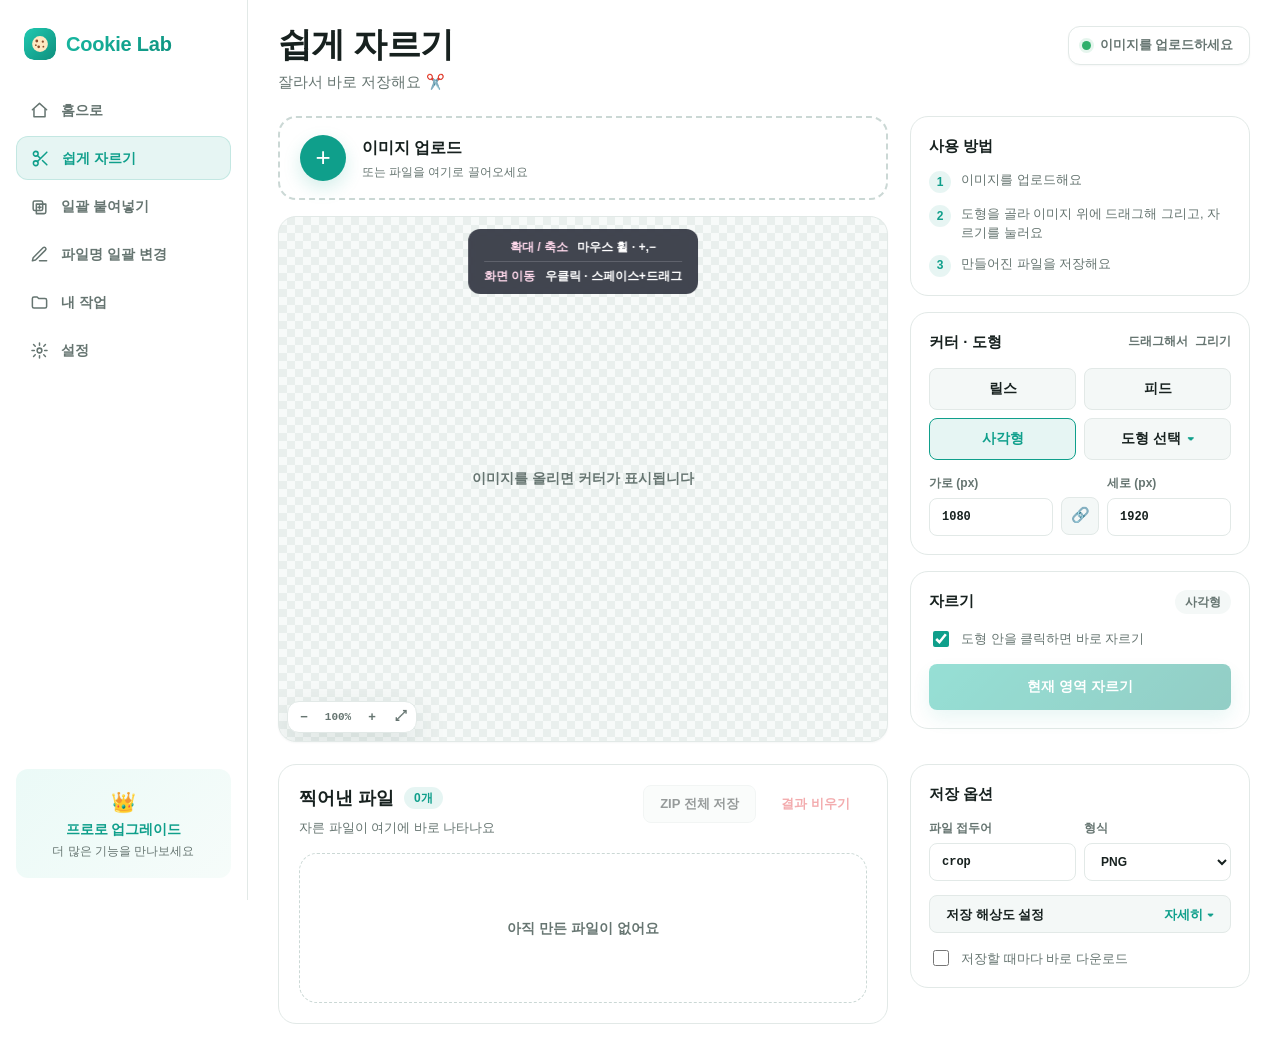
==== commit a16805ec: "Add files via upload" ====
--- a/index.html
+++ b/index.html
@@ -15,8 +15,8 @@
             <svg width="32" height="32" viewBox="0 0 34 34" role="img" aria-label="Cookie Lab">
               <defs>
                 <linearGradient id="cookieBg" x1="0" y1="0" x2="1" y2="1">
-                  <stop offset="0" stop-color="#fb6fab" />
-                  <stop offset="1" stop-color="#a855f7" />
+                  <stop class="brand-stop-start" offset="0" stop-color="#fb6fab" />
+                  <stop class="brand-stop-end" offset="1" stop-color="#a855f7" />
                 </linearGradient>
               </defs>
               <rect width="34" height="34" rx="10" fill="url(#cookieBg)" />
@@ -40,17 +40,13 @@
             <svg class="nav-icon" viewBox="0 0 24 24" aria-hidden="true"><circle cx="6" cy="6" r="3" /><circle cx="6" cy="18" r="3" /><line x1="20" y1="4" x2="8.1" y2="15.9" /><line x1="14.5" y1="14.5" x2="20" y2="20" /><line x1="8.1" y1="8.1" x2="12" y2="12" /></svg>
             쉽게 자르기
           </button>
-          <button type="button" class="nav-item" data-view="batchcrop">
-            <svg class="nav-icon" viewBox="0 0 24 24" aria-hidden="true"><path d="M6 2v14a2 2 0 0 0 2 2h14" /><path d="M2 6h14a2 2 0 0 1 2 2v14" /></svg>
-            일괄 자르기
-          </button>
           <button type="button" class="nav-item" data-view="batch">
             <svg class="nav-icon" viewBox="0 0 24 24" aria-hidden="true"><rect x="4" y="5" width="12" height="12" rx="2" /><path d="M8 9h12v10a2 2 0 0 1-2 2H8z" /><path d="M10 13h4M12 11v4" /></svg>
             일괄 붙여넣기
           </button>
           <button type="button" class="nav-item" data-view="rename">
             <svg class="nav-icon" viewBox="0 0 24 24" aria-hidden="true"><path d="M12 20h9" /><path d="M16.5 3.5a2.1 2.1 0 0 1 3 3L7 19l-4 1 1-4z" /></svg>
-            파일 일괄 편집하기
+            파일명 일괄 변경
           </button>
           <button type="button" class="nav-item" data-view="works">
             <svg class="nav-icon" viewBox="0 0 24 24" aria-hidden="true"><path d="M3 7a2 2 0 0 1 2-2h4l2 2h8a2 2 0 0 1 2 2v8a2 2 0 0 1-2 2H5a2 2 0 0 1-2-2z" /></svg>
@@ -107,15 +103,6 @@
                   <button type="button" id="zoomInBtn" title="확대" aria-label="확대">+</button>
                   <button type="button" id="fitBtn" class="icon-btn" title="화면 맞춤" aria-label="화면 맞춤">⤢</button>
                 </div>
-                <div class="view-toolbar view-toolbar--right" role="group" aria-label="편집 도구">
-                  <button type="button" id="undoBtn" title="실행 취소 (Ctrl+Z)" aria-label="실행 취소" disabled>↩</button>
-                  <button type="button" id="redoBtn" title="다시 실행 (Ctrl+Shift+Z)" aria-label="다시 실행" disabled>↪</button>
-                  <span class="toolbar-sep" aria-hidden="true"></span>
-                  <button type="button" id="rotateLeftBtn" title="왼쪽으로 90° 회전" aria-label="왼쪽으로 90도 회전" disabled>⟲</button>
-                  <button type="button" id="rotateRightBtn" title="오른쪽으로 90° 회전" aria-label="오른쪽으로 90도 회전" disabled>⟳</button>
-                  <button type="button" id="flipHBtn" title="좌우 반전" aria-label="좌우 반전" disabled>⇆</button>
-                  <button type="button" id="flipVBtn" title="상하 반전" aria-label="상하 반전" disabled>⇅</button>
-                </div>
               </div>
             </section>
 
@@ -129,19 +116,6 @@
                   <li><span class="howto-step">2</span><span>도형을 골라 이미지 위에 드래그해 그리고, 자르기를 눌러요</span></li>
                   <li><span class="howto-step">3</span><span>만들어진 파일을 저장해요</span></li>
                 </ol>
-              </section>
-
-              <section class="control-block">
-                <div class="block-head">
-                  <h2>보기 보조선</h2>
-                  <span class="block-sub">구도 잡기용 안내선</span>
-                </div>
-                <div class="seg" id="guideSeg" role="group" aria-label="보조선">
-                  <button type="button" class="seg-btn is-active" data-guide="none">없음</button>
-                  <button type="button" class="seg-btn" data-guide="thirds">3분할</button>
-                  <button type="button" class="seg-btn" data-guide="center">중앙선</button>
-                  <button type="button" class="seg-btn" data-guide="grid">격자</button>
-                </div>
               </section>
 
               <!-- merged: cutter size + shape -->
@@ -169,7 +143,13 @@
                         <button class="shape-btn" data-shape="star" title="별" aria-label="별">☆</button>
                         <button class="shape-btn wide" data-shape="freeform" title="자유형 선택" aria-label="자유형 선택">자유형</button>
                       </div>
-                      <p class="popup-hint">Shift 드래그로 정비율 · Alt 드래그로 회전</p>
+                      <p class="popup-label">크기 프리셋</p>
+                      <div class="preset-row">
+                        <button class="size-preset" data-size="1080x1080">정사각</button>
+                        <button class="size-preset" data-size="1920x1080">가로형</button>
+                        <button class="size-preset" data-size="1200x628">광고</button>
+                        <button class="size-preset" data-size="720x720">소형</button>
+                      </div>
                     </div>
                   </div>
                 </div>
@@ -243,7 +223,7 @@
               </button>
               <div class="export-detail" id="exportDetail" hidden>
                 <div class="export-current">
-                  현재 선택된 커터 크기
+                  현재 커터 크기
                   <strong id="exportCurrent">— × —</strong>
                 </div>
                 <div class="seg" role="group" aria-label="저장 해상도 방식">
@@ -278,113 +258,6 @@
           </div>
         </section>
 
-        <!-- ---------- BATCH CROP VIEW ---------- -->
-        <section class="view view-batch" id="view-batchcrop" hidden aria-labelledby="batchcrop-title">
-          <header class="topbar">
-            <div class="page-head">
-              <h1 id="batchcrop-title">일괄 자르기</h1>
-              <p class="subtitle">여러 이미지를 같은 영역으로 한 번에 잘라요</p>
-            </div>
-            <div class="status-pill" id="batchCropStatus">원본 이미지를 업로드하세요</div>
-          </header>
-
-          <div class="batch-upload-grid">
-            <section class="control-block batch-source-block">
-              <div class="block-head">
-                <h2>원본 이미지 업로드</h2>
-                <div class="head-tools">
-                  <button type="button" class="link-btn" id="batchCropSelectAll" hidden>전체 해제</button>
-                  <span id="batchCropSourceCount" class="count-chip">0개</span>
-                </div>
-              </div>
-              <label class="batch-dropzone" id="batchCropSourceDropzone">
-                <input id="batchCropSourceInput" type="file" accept="image/png,image/jpeg,image/webp" multiple />
-                <span class="upload-icon" aria-hidden="true">+</span>
-                <span><strong>여러 이미지를 한 번에 업로드하세요</strong><small>JPG, PNG, WebP · 최대 50개</small></span>
-              </label>
-              <div class="batch-file-grid" id="batchCropSourceGrid"></div>
-            </section>
-
-            <section class="control-block batch-overlay-block">
-              <div class="block-head"><h2>자르기 영역</h2></div>
-              <p class="block-note">미리보기 위에서 영역을 드래그해 그리거나 모서리로 조절하세요. 사진마다 영역을 따로 지정할 수 있고, 체크한 사진만 잘라냅니다.</p>
-              <div class="seg" id="batchCropRatioSeg" role="group" aria-label="자르기 비율">
-                <button type="button" class="seg-btn is-active" data-ratio="free">자유</button>
-                <button type="button" class="seg-btn" data-ratio="1:1">1:1</button>
-                <button type="button" class="seg-btn" data-ratio="4:5">4:5</button>
-                <button type="button" class="seg-btn" data-ratio="9:16">9:16</button>
-                <button type="button" class="seg-btn" data-ratio="16:9">16:9</button>
-              </div>
-              <label class="toggle-line">
-                <input id="batchCropFromCenter" type="checkbox" />
-                항상 가운데 기준으로 맞추기
-              </label>
-            </section>
-          </div>
-
-          <section class="control-block batch-preview-block">
-            <div class="block-head">
-              <h2>미리보기</h2>
-              <span id="batchCropPreviewName">선택된 원본 없음</span>
-            </div>
-            <div class="batch-preview-wrap">
-              <canvas id="batchCropPreviewCanvas" width="900" height="480"></canvas>
-              <div class="stage-empty" id="batchCropPreviewEmpty">원본 이미지를 업로드하세요</div>
-            </div>
-            <div class="batch-preview-footer">
-              <div>
-                <p class="batch-preview-hint">영역을 드래그해 이동하고, 모서리로 크기를 조절하세요.</p>
-                <div class="batch-progress" id="batchCropProgress" hidden>
-                  <span id="batchCropProgressText">0 / 0</span>
-                  <progress id="batchCropProgressBar" value="0" max="1"></progress>
-                </div>
-              </div>
-              <div class="batch-preview-actions">
-                <button class="primary grad" id="batchCropRunBtn" disabled>일괄 자르기</button>
-                <button type="button" class="cancel-btn" id="batchCropCancelBtn" disabled>실행 취소</button>
-              </div>
-            </div>
-          </section>
-
-          <section class="results-panel batch-results-panel" aria-label="완성된 파일">
-            <div class="results-head">
-              <div class="page-head">
-                <h2>완성된 파일 <span id="batchCropResultCount" class="count-chip">0개</span></h2>
-                <p class="results-hint" id="batchCropResultHint">자르기 완료 후 파일이 여기에 표시됩니다</p>
-              </div>
-              <div class="works-actions">
-                <details class="batch-save-menu">
-                  <summary>저장 옵션</summary>
-                  <div class="batch-save-popover">
-                    <div class="number-row">
-                      <label>파일 접두어<input id="batchCropPrefix" type="text" value="crop" /></label>
-                      <label>형식<select id="batchCropFormat"><option value="image/png">PNG</option><option value="image/jpeg">JPG</option><option value="image/webp">WebP</option></select></label>
-                    </div>
-                    <p class="popup-label">저장 해상도</p>
-                    <div class="seg batch-export-seg" id="bcropExportSeg" role="group" aria-label="저장 해상도">
-                      <button type="button" class="seg-btn is-active" data-bexport="native">원본</button>
-                      <button type="button" class="seg-btn" data-bexport="scale">배율 %</button>
-                      <button type="button" class="seg-btn" data-bexport="custom">직접 입력</button>
-                    </div>
-                    <div class="batch-export-fields" id="bcropScaleField" hidden>
-                      <label>배율 (%)<input id="bcropExportScale" type="number" min="1" max="1000" step="5" value="100" /></label>
-                    </div>
-                    <div class="batch-export-fields batch-export-fields--two" id="bcropCustomField" hidden>
-                      <label>가로 (px)<input id="bcropExportWidth" type="number" min="1" max="20000" value="1080" /></label>
-                      <label>세로 (px)<input id="bcropExportHeight" type="number" min="1" max="20000" value="1080" /></label>
-                    </div>
-                    <label class="toggle-line"><input id="batchCropAutoDownload" type="checkbox" />완료할 때마다 바로 다운로드</label>
-                  </div>
-                </details>
-                <button id="batchCropDownloadAll" disabled>ZIP 전체 저장</button>
-                <button id="batchCropClearResults" class="ghost-danger" disabled>결과 비우기</button>
-              </div>
-            </div>
-            <div class="empty-state" id="batchCropResultEmpty">아직 완성된 파일이 없어요</div>
-            <div class="result-grid" id="batchCropResultGrid"></div>
-          </section>
-        </section>
-
         <!-- ---------- BATCH PASTE VIEW ---------- -->
         <section class="view view-batch" id="view-batch" hidden aria-labelledby="batch-title">
           <header class="topbar">
@@ -399,10 +272,7 @@
             <section class="control-block batch-source-block">
               <div class="block-head">
                 <h2>원본 이미지 업로드</h2>
-                <div class="head-tools">
-                  <button type="button" class="link-btn" id="batchSelectAll" hidden>전체 해제</button>
-                  <span id="batchSourceCount" class="count-chip">0개</span>
-                </div>
+                <span id="batchSourceCount" class="count-chip">0개</span>
               </div>
               <label class="batch-dropzone" id="batchSourceDropzone">
                 <input id="batchSourceInput" type="file" accept="image/png,image/jpeg,image/webp" multiple />
@@ -434,7 +304,7 @@
             </div>
             <div class="batch-preview-footer">
               <div>
-                <p class="batch-preview-hint">이미지를 드래그해 이동하고, 모서리로 크기를 조절하세요. 사진마다 위치를 따로 지정할 수 있고, 체크한 사진만 처리합니다.</p>
+                <p class="batch-preview-hint">이미지를 드래그해 이동하고, 모서리로 크기를 조절하세요.</p>
                 <div class="batch-progress" id="batchProgress" hidden>
                   <span id="batchProgressText">0 / 0</span>
                   <progress id="batchProgressBar" value="0" max="1"></progress>
@@ -461,19 +331,6 @@
                       <label>파일 접두어<input id="batchPrefix" type="text" value="pasted" /></label>
                       <label>형식<select id="batchFormat"><option value="image/png">PNG</option><option value="image/jpeg">JPG</option><option value="image/webp">WebP</option></select></label>
                     </div>
-                    <p class="popup-label">저장 해상도</p>
-                    <div class="seg batch-export-seg" id="bpasteExportSeg" role="group" aria-label="저장 해상도">
-                      <button type="button" class="seg-btn is-active" data-bexport="native">원본</button>
-                      <button type="button" class="seg-btn" data-bexport="scale">배율 %</button>
-                      <button type="button" class="seg-btn" data-bexport="custom">직접 입력</button>
-                    </div>
-                    <div class="batch-export-fields" id="bpasteScaleField" hidden>
-                      <label>배율 (%)<input id="bpasteExportScale" type="number" min="1" max="1000" step="5" value="100" /></label>
-                    </div>
-                    <div class="batch-export-fields batch-export-fields--two" id="bpasteCustomField" hidden>
-                      <label>가로 (px)<input id="bpasteExportWidth" type="number" min="1" max="20000" value="1080" /></label>
-                      <label>세로 (px)<input id="bpasteExportHeight" type="number" min="1" max="20000" value="1080" /></label>
-                    </div>
                     <label class="toggle-line"><input id="batchAutoDownload" type="checkbox" />완료할 때마다 바로 다운로드</label>
                   </div>
                 </details>
@@ -486,22 +343,16 @@
           </section>
         </section>
 
-        <!-- ---------- EDIT FILES VIEW (rename + compress) ---------- -->
+        <!-- ---------- RENAME VIEW ---------- -->
         <section class="view view-rename" id="view-rename" hidden aria-labelledby="rename-title">
           <header class="topbar">
             <div class="page-head">
-              <h1 id="rename-title">파일 일괄 편집하기</h1>
-              <p class="subtitle" id="editFilesSubtitle">여러 파일을 올려 이름을 한꺼번에 또는 하나씩 바꿔요</p>
+              <h1 id="rename-title">파일명 일괄 변경</h1>
+              <p class="subtitle">여러 파일을 올려 이름을 한꺼번에 또는 하나씩 바꿔요</p>
             </div>
             <div class="status-pill" id="renameStatus">파일을 업로드하세요</div>
           </header>
 
-          <div class="seg editfiles-seg" id="editFilesModeSeg" role="group" aria-label="편집 종류">
-            <button type="button" class="seg-btn is-active" data-emode="rename">파일명 변경</button>
-            <button type="button" class="seg-btn" data-emode="compress">용량 줄이기</button>
-          </div>
-
-          <div class="editfiles-panel" id="editFilesRenamePanel">
           <div class="rename-grid">
             <div class="rename-main">
               <section class="control-block">
@@ -565,68 +416,6 @@
               </section>
             </aside>
           </div>
-          </div>
-
-          <div class="editfiles-panel" id="editFilesCompressPanel" hidden>
-            <div class="rename-grid">
-              <div class="rename-main">
-                <section class="control-block">
-                  <div class="block-head">
-                    <h2>이미지 업로드</h2>
-                    <span id="compressCount" class="count-chip">0개</span>
-                  </div>
-                  <label class="batch-dropzone" id="compressDropzone">
-                    <input id="compressInput" type="file" accept="image/png,image/jpeg,image/webp" multiple />
-                    <span class="upload-icon" aria-hidden="true">+</span>
-                    <span><strong>용량을 줄일 이미지를 올리세요</strong><small>JPG, PNG, WebP · 여기로 끌어와도 돼요</small></span>
-                  </label>
-                </section>
-
-                <section class="control-block">
-                  <div class="block-head">
-                    <h2>파일 목록</h2>
-                    <span class="block-sub" id="compressSummary">원본 대비 절감량이 표시돼요</span>
-                  </div>
-                  <div class="empty-state" id="compressEmpty">업로드한 이미지가 여기에 표시됩니다</div>
-                  <div class="rename-list" id="compressList"></div>
-                </section>
-              </div>
-
-              <aside class="rename-controls">
-                <section class="control-block">
-                  <div class="block-head"><h2>압축 설정</h2></div>
-                  <label class="field-label">
-                    저장 형식
-                    <select id="compressFormat">
-                      <option value="image/jpeg">JPG (가장 작음)</option>
-                      <option value="image/webp">WebP</option>
-                      <option value="image/png">PNG (무손실)</option>
-                    </select>
-                  </label>
-                  <div class="slider-row" id="compressQualityRow">
-                    <label for="compressQuality">품질 <strong id="compressQualityValue">80%</strong></label>
-                    <input id="compressQuality" type="range" min="10" max="100" step="5" value="80" />
-                    <p class="block-note">낮출수록 용량이 작아져요. PNG는 품질 대신 무손실로 저장돼요.</p>
-                  </div>
-                  <label class="toggle-line">
-                    <input id="compressResizeToggle" type="checkbox" />
-                    가로 최대 크기 제한
-                  </label>
-                  <div class="rename-fields" id="compressResizeFields" hidden>
-                    <label>최대 가로 (px)<input id="compressMaxWidth" type="number" min="100" max="10000" value="1920" /></label>
-                  </div>
-                  <button class="primary grad" id="compressApply" disabled>용량 줄이기 적용</button>
-                </section>
-
-                <section class="control-block">
-                  <div class="block-head"><h2>저장</h2></div>
-                  <p class="block-note">압축된 이미지를 새 파일로 내려받아요. 원본은 그대로 유지됩니다.</p>
-                  <button class="primary grad" id="compressDownloadAll" disabled>전체 ZIP로 저장</button>
-                  <button type="button" id="compressClear" class="ghost-danger" disabled>목록 비우기</button>
-                </section>
-              </aside>
-            </div>
-          </div>
         </section>
 
         <!-- ---------- WORKS VIEW ---------- -->
@@ -649,15 +438,6 @@
 
             <section class="works-group">
               <div class="works-group-head">
-                <h2>일괄 자르기 <span id="worksBatchCropCount" class="count-chip">0개</span></h2>
-                <div class="works-actions"><button id="downloadBatchCropWorks" disabled>ZIP 전체 저장</button><button id="clearBatchCropWorks" class="ghost-danger" disabled>전체 삭제</button></div>
-              </div>
-              <div class="empty-state" id="worksBatchCropEmpty">아직 일괄 자르기 결과가 없어요</div>
-              <div class="result-grid" id="worksBatchCropGrid"></div>
-            </section>
-
-            <section class="works-group">
-              <div class="works-group-head">
                 <h2>일괄 붙여넣기 <span id="worksBatchCount" class="count-chip">0개</span></h2>
                 <div class="works-actions"><button id="downloadBatchWorks" disabled>ZIP 전체 저장</button><button id="clearBatchWorks" class="ghost-danger" disabled>전체 삭제</button></div>
               </div>
@@ -688,7 +468,8 @@
             <section class="control-block">
               <div class="block-head"><h2>화면 테마</h2></div>
               <div class="seg" role="group" aria-label="테마">
-                <button type="button" class="seg-btn is-active" data-theme="light">라이트</button>
+                <button type="button" class="seg-btn" data-theme="light">라이트</button>
+                <button type="button" class="seg-btn is-active" data-theme="teal">화이트 청록</button>
                 <button type="button" class="seg-btn" data-theme="dark">다크</button>
               </div>
             </section>
@@ -704,23 +485,6 @@
       </main>
     </div>
 
-    <button type="button" class="howto-fab" id="howtoFab" aria-haspopup="dialog" aria-controls="howtoModal">
-      <span aria-hidden="true">▶</span> 사용법
-    </button>
-
-    <div class="howto-modal" id="howtoModal" hidden>
-      <div class="howto-backdrop" data-howto-close></div>
-      <div class="howto-dialog" role="dialog" aria-modal="true" aria-labelledby="howtoTitle">
-        <header class="howto-head">
-          <h2 id="howtoTitle">사용 방법</h2>
-          <button type="button" class="howto-close" id="howtoClose" aria-label="닫기">×</button>
-        </header>
-        <div class="howto-stage" id="howtoStage"></div>
-        <ol class="howto-steps" id="howtoSteps"></ol>
-        <p class="howto-note">움직이는 안내는 직접 제작한 데모예요. 이 품질로 각 탭에 맞춰 더 다듬을 수 있어요.</p>
-      </div>
-    </div>
-
     <script src="app.js"></script>
   </body>
 </html>
--- a/styles.css
+++ b/styles.css
@@ -69,6 +69,69 @@
   --shadow-sm: 0 1px 2px rgba(0, 0, 0, 0.3);
   --shadow-md: 0 6px 20px rgba(0, 0, 0, 0.4);
   --shadow-pop: 0 10px 30px rgba(0, 0, 0, 0.5);
+}
+
+/* White canvas + teal accent theme. Existing light and dark themes remain unchanged. */
+html.theme-teal {
+  --bg: #ffffff;
+  --nav-bg: #ffffff;
+  --surface: #ffffff;
+  --surface-2: #f4f8f7;
+  --stage: #f7faf9;
+  --check: #e9efed;
+
+  --border: #e2e9e7;
+  --border-strong: #cbd8d5;
+
+  --text: #17211f;
+  --text-muted: #667571;
+  --text-faint: #99a7a3;
+
+  --accent: #0f9f8b;
+  --accent-2: #14b8a6;
+  --accent-soft: #e9f8f5;
+  --accent-tint: rgba(15, 159, 139, 0.1);
+  --grad: linear-gradient(135deg, #18b9a2 0%, #0f917f 100%);
+  --grad-soft: linear-gradient(135deg, #ebfaf7 0%, #f6fcfa 100%);
+
+  --shadow-sm: 0 1px 2px rgba(18, 56, 49, 0.04);
+  --shadow-md: 0 8px 24px rgba(18, 56, 49, 0.08);
+  --shadow-pop: 0 12px 34px rgba(18, 56, 49, 0.12);
+}
+
+html.theme-teal .brand-stop-start {
+  stop-color: #20c9b1;
+}
+
+html.theme-teal .brand-stop-end {
+  stop-color: #0f8f7d;
+}
+
+html.theme-teal .nav-item.is-active {
+  border: 1px solid rgba(15, 159, 139, 0.16);
+  background: var(--accent-tint);
+  color: var(--accent);
+  box-shadow: none;
+}
+
+html.theme-teal .nav-item.is-active .nav-badge {
+  background: rgba(15, 159, 139, 0.14);
+  color: var(--accent);
+}
+
+html.theme-teal .control-block,
+html.theme-teal .results-panel,
+html.theme-teal .works-group {
+  box-shadow: none;
+}
+
+html.theme-teal .upload-icon {
+  background: var(--accent);
+  box-shadow: 0 7px 18px rgba(15, 159, 139, 0.18);
+}
+
+html.theme-teal .primary.grad {
+  box-shadow: 0 9px 20px rgba(15, 159, 139, 0.2);
 }
 
 * {
@@ -1285,8 +1348,7 @@
   background-size: 16px 16px;
 }
 
-#batchPreviewCanvas,
-#batchCropPreviewCanvas {
+#batchPreviewCanvas {
   display: block;
   width: 100%;
   height: 100%;
@@ -1748,436 +1810,3 @@
     grid-template-columns: 1fr;
   }
 }
-
-/* ============================================================
-   New features: edit toolbar, guides, batch crop, compress
-   ============================================================ */
-.view-toolbar--right {
-  right: 8px;
-  flex-wrap: wrap;
-  max-width: calc(100% - 16px);
-  justify-content: flex-end;
-}
-
-.view-toolbar button:disabled {
-  opacity: 0.4;
-  cursor: default;
-}
-
-.toolbar-sep {
-  width: 1px;
-  align-self: stretch;
-  margin: 3px 3px;
-  background: var(--border);
-}
-
-/* Segmented controls that hold more than 3 options flow to fit. */
-#guideSeg,
-#batchCropRatioSeg {
-  grid-template-columns: repeat(auto-fit, minmax(52px, 1fr));
-}
-
-#editFilesModeSeg {
-  grid-template-columns: repeat(2, 1fr);
-}
-
-.editfiles-seg {
-  max-width: 320px;
-  margin-bottom: 16px;
-}
-
-.editfiles-panel[hidden] {
-  display: none;
-}
-
-/* Compress tool */
-.field-label {
-  display: flex;
-  flex-direction: column;
-  gap: 6px;
-  font-size: 12.5px;
-  font-weight: 600;
-  color: var(--text-muted);
-}
-
-.field-label select {
-  min-height: 38px;
-  padding: 0 10px;
-  border: 1px solid var(--border);
-  border-radius: var(--r-sm);
-  background: var(--surface);
-  color: var(--text);
-  font-size: 13px;
-}
-
-.slider-row {
-  display: flex;
-  flex-direction: column;
-  gap: 6px;
-  margin-top: 12px;
-}
-
-.slider-row label {
-  display: flex;
-  justify-content: space-between;
-  align-items: baseline;
-  font-size: 12.5px;
-  font-weight: 600;
-  color: var(--text-muted);
-}
-
-.slider-row label strong {
-  font-family: var(--font-mono);
-  color: var(--accent);
-}
-
-.slider-row input[type="range"] {
-  width: 100%;
-  accent-color: var(--accent);
-}
-
-.slider-row.is-disabled {
-  opacity: 0.45;
-}
-
-.compress-info {
-  font-size: 12px;
-  color: var(--text-muted);
-  font-variant-numeric: tabular-nums;
-}
-
-.compress-info.is-bigger {
-  color: #d9534f;
-}
-
-/* ============================================================
-   Per-image batch selection, export resolution, shape hints
-   ============================================================ */
-.head-tools {
-  display: flex;
-  align-items: center;
-  gap: 10px;
-}
-
-.link-btn {
-  padding: 2px 4px;
-  border: 0;
-  background: transparent;
-  color: var(--accent);
-  font-size: 12px;
-  font-weight: 700;
-  cursor: pointer;
-}
-
-.link-btn:hover {
-  text-decoration: underline;
-}
-
-.batch-file-check {
-  position: absolute;
-  top: 5px;
-  left: 5px;
-  z-index: 2;
-  display: grid;
-  place-items: center;
-  width: 24px;
-  height: 24px;
-  border-radius: 6px;
-  background: rgba(31, 35, 48, 0.7);
-  cursor: pointer;
-}
-
-.batch-file-check input {
-  width: 16px;
-  height: 16px;
-  margin: 0;
-  accent-color: var(--accent);
-  cursor: pointer;
-}
-
-/* Unselected sources are dimmed so it is clear what will be processed. */
-.batch-file-card:not(.is-selected) {
-  opacity: 0.5;
-}
-
-.batch-file-card.is-selected {
-  opacity: 1;
-}
-
-.batch-export-seg {
-  margin-top: 2px;
-}
-
-.batch-export-fields {
-  display: grid;
-  gap: 8px;
-}
-
-.batch-export-fields[hidden] {
-  display: none;
-}
-
-.batch-export-fields--two {
-  grid-template-columns: repeat(2, 1fr);
-}
-
-.batch-export-fields label {
-  display: flex;
-  flex-direction: column;
-  gap: 5px;
-  font-size: 12px;
-  font-weight: 600;
-  color: var(--text-muted);
-}
-
-.batch-export-fields input {
-  min-height: 34px;
-  padding: 0 9px;
-  border: 1px solid var(--border);
-  border-radius: var(--r-sm);
-  background: var(--surface);
-  color: var(--text);
-  font-size: 13px;
-}
-
-.popup-hint {
-  margin: 8px 2px 0;
-  font-size: 11.5px;
-  color: var(--text-muted);
-  line-height: 1.5;
-}
-
-/* ============================================================
-   How-to (animated guide) modal
-   ============================================================ */
-.howto-fab {
-  position: fixed;
-  right: 22px;
-  bottom: 22px;
-  z-index: 60;
-  display: inline-flex;
-  align-items: center;
-  gap: 7px;
-  padding: 11px 18px;
-  border: 0;
-  border-radius: 999px;
-  background: var(--grad);
-  color: #fff;
-  font-size: 13.5px;
-  font-weight: 800;
-  box-shadow: var(--shadow-pop);
-  cursor: pointer;
-}
-
-.howto-fab[hidden] {
-  display: none;
-}
-
-.howto-fab span {
-  font-size: 11px;
-}
-
-.howto-modal {
-  position: fixed;
-  inset: 0;
-  z-index: 80;
-  display: grid;
-  place-items: center;
-  padding: 18px;
-}
-
-.howto-modal[hidden] {
-  display: none;
-}
-
-.howto-backdrop {
-  position: absolute;
-  inset: 0;
-  background: rgba(17, 19, 30, 0.55);
-  backdrop-filter: blur(3px);
-}
-
-.howto-dialog {
-  position: relative;
-  width: min(520px, 100%);
-  max-height: calc(100vh - 36px);
-  overflow: auto;
-  padding: 20px 22px 22px;
-  border: 1px solid var(--border);
-  border-radius: var(--r-lg);
-  background: var(--surface);
-  box-shadow: var(--shadow-pop);
-  animation: howtoPop 0.22s ease;
-}
-
-@keyframes howtoPop {
-  from { opacity: 0; transform: translateY(10px) scale(0.98); }
-  to { opacity: 1; transform: none; }
-}
-
-.howto-head {
-  display: flex;
-  align-items: center;
-  justify-content: space-between;
-  margin-bottom: 14px;
-}
-
-.howto-head h2 {
-  font-size: 17px;
-  font-weight: 800;
-}
-
-.howto-close {
-  min-width: 32px;
-  min-height: 32px;
-  border: 0;
-  border-radius: 50%;
-  background: var(--surface-2);
-  color: var(--text);
-  font-size: 18px;
-  cursor: pointer;
-}
-
-.howto-stage {
-  border: 1px solid var(--border);
-  border-radius: var(--r-md);
-  background: var(--surface-2);
-  padding: 10px;
-}
-
-.howto-steps {
-  margin: 16px 0 6px;
-  padding-left: 20px;
-  display: grid;
-  gap: 9px;
-}
-
-.howto-steps li {
-  font-size: 13.5px;
-  font-weight: 600;
-  line-height: 1.5;
-  color: var(--text);
-}
-
-.howto-note {
-  margin-top: 12px;
-  font-size: 11.5px;
-  color: var(--text-muted);
-}
-
-/* --- animated SVG demo --- */
-.ho-svg {
-  display: block;
-  width: 100%;
-  height: auto;
-}
-
-.ho-svg [class^="ho-fade"] {
-  opacity: 0;
-  transform-box: fill-box;
-  transform-origin: center;
-  animation: hoFade 5s ease-in-out infinite;
-}
-
-.ho-fade2 { animation-delay: 0.45s; }
-.ho-fade3 { animation-delay: 0.9s; }
-
-@keyframes hoFade {
-  0%, 6% { opacity: 0; transform: translateY(9px); }
-  22% { opacity: 1; transform: none; }
-  82% { opacity: 1; transform: none; }
-  94%, 100% { opacity: 0; transform: translateY(0); }
-}
-
-.ho-cropbox {
-  animation: hoCropbox 5s ease-in-out infinite;
-}
-
-@keyframes hoCropbox {
-  0%, 10% { x: 64px; y: 52px; width: 8px; height: 8px; opacity: 0; }
-  16% { opacity: 1; }
-  46% { x: 64px; y: 52px; width: 104px; height: 86px; opacity: 1; }
-  78% { x: 64px; y: 52px; width: 104px; height: 86px; opacity: 1; }
-  90%, 100% { x: 64px; y: 52px; width: 104px; height: 86px; opacity: 0; }
-}
-
-.ho-cropbox2 {
-  transform-box: fill-box;
-  transform-origin: center;
-  animation: hoPulse 5s ease-in-out infinite;
-}
-
-@keyframes hoPulse {
-  0%, 30% { opacity: 0.2; transform: scale(0.96); }
-  48% { opacity: 1; transform: scale(1); }
-  82% { opacity: 1; transform: scale(1); }
-  100% { opacity: 0.2; transform: scale(0.96); }
-}
-
-.ho-cursor {
-  animation: hoCursor 5s ease-in-out infinite;
-}
-
-@keyframes hoCursor {
-  0%, 10% { transform: translate(64px, 52px); }
-  46% { transform: translate(168px, 138px); }
-  74% { transform: translate(168px, 138px); }
-  86% { transform: translate(264px, 86px); }
-  100% { transform: translate(64px, 52px); }
-}
-
-.ho-result {
-  opacity: 0;
-  transform-box: fill-box;
-  transform-origin: center;
-  animation: hoResult 5s ease-in-out infinite;
-}
-
-@keyframes hoResult {
-  0%, 50% { opacity: 0; transform: translateY(8px) scale(0.92); }
-  62% { opacity: 1; transform: none; }
-  84% { opacity: 1; }
-  94%, 100% { opacity: 0; }
-}
-
-.ho-tick {
-  stroke-dasharray: 16;
-  stroke-dashoffset: 16;
-  animation: hoTick 5s ease-in-out infinite;
-}
-
-.ho-fade2 .ho-tick { animation-delay: 0.45s; }
-.ho-fade3 .ho-tick { animation-delay: 0.9s; }
-
-@keyframes hoTick {
-  0%, 28% { stroke-dashoffset: 16; }
-  40%, 86% { stroke-dashoffset: 0; }
-  96%, 100% { stroke-dashoffset: 16; }
-}
-
-.ho-stamp {
-  transform-box: fill-box;
-  transform-origin: center;
-  animation: hoStamp 5s ease-in-out infinite;
-}
-
-@keyframes hoStamp {
-  0%, 20% { opacity: 0; transform: translate(40px, -36px) scale(1.6); }
-  44% { opacity: 1; transform: none; }
-  82% { opacity: 1; transform: none; }
-  92%, 100% { opacity: 0; transform: none; }
-}
-
-.ho-shrink {
-  animation: hoShrink 5s ease-in-out infinite;
-}
-
-@keyframes hoShrink {
-  0%, 30% { width: 180px; }
-  55%, 86% { width: 46px; }
-  100% { width: 180px; }
-}
-
-@media (prefers-reduced-motion: reduce) {
-  .ho-svg * { animation: none !important; }
-}
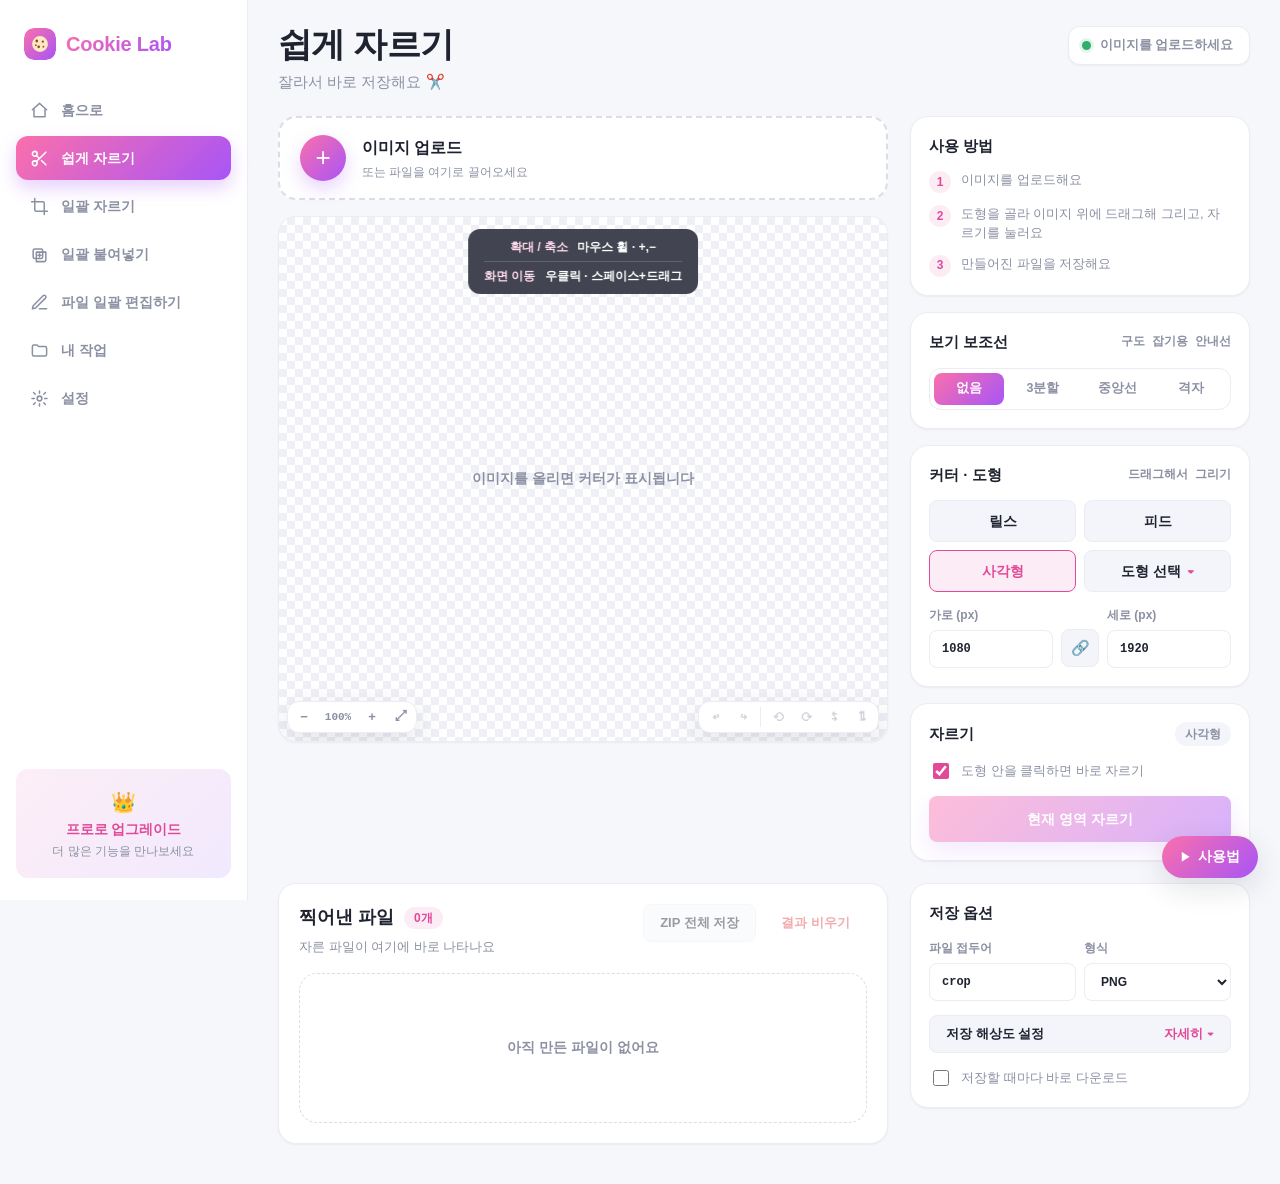
==== commit c6b6108e: "Restore full-featured version after accidental upload revert GitHub 웹 업로드(a16805e)로 되돌려졌던 최신 기능본을 복원" ====
--- a/index.html
+++ b/index.html
@@ -15,8 +15,8 @@
             <svg width="32" height="32" viewBox="0 0 34 34" role="img" aria-label="Cookie Lab">
               <defs>
                 <linearGradient id="cookieBg" x1="0" y1="0" x2="1" y2="1">
-                  <stop class="brand-stop-start" offset="0" stop-color="#fb6fab" />
-                  <stop class="brand-stop-end" offset="1" stop-color="#a855f7" />
+                  <stop offset="0" stop-color="#fb6fab" />
+                  <stop offset="1" stop-color="#a855f7" />
                 </linearGradient>
               </defs>
               <rect width="34" height="34" rx="10" fill="url(#cookieBg)" />
@@ -40,13 +40,17 @@
             <svg class="nav-icon" viewBox="0 0 24 24" aria-hidden="true"><circle cx="6" cy="6" r="3" /><circle cx="6" cy="18" r="3" /><line x1="20" y1="4" x2="8.1" y2="15.9" /><line x1="14.5" y1="14.5" x2="20" y2="20" /><line x1="8.1" y1="8.1" x2="12" y2="12" /></svg>
             쉽게 자르기
           </button>
+          <button type="button" class="nav-item" data-view="batchcrop">
+            <svg class="nav-icon" viewBox="0 0 24 24" aria-hidden="true"><path d="M6 2v14a2 2 0 0 0 2 2h14" /><path d="M2 6h14a2 2 0 0 1 2 2v14" /></svg>
+            일괄 자르기
+          </button>
           <button type="button" class="nav-item" data-view="batch">
             <svg class="nav-icon" viewBox="0 0 24 24" aria-hidden="true"><rect x="4" y="5" width="12" height="12" rx="2" /><path d="M8 9h12v10a2 2 0 0 1-2 2H8z" /><path d="M10 13h4M12 11v4" /></svg>
             일괄 붙여넣기
           </button>
           <button type="button" class="nav-item" data-view="rename">
             <svg class="nav-icon" viewBox="0 0 24 24" aria-hidden="true"><path d="M12 20h9" /><path d="M16.5 3.5a2.1 2.1 0 0 1 3 3L7 19l-4 1 1-4z" /></svg>
-            파일명 일괄 변경
+            파일 일괄 편집하기
           </button>
           <button type="button" class="nav-item" data-view="works">
             <svg class="nav-icon" viewBox="0 0 24 24" aria-hidden="true"><path d="M3 7a2 2 0 0 1 2-2h4l2 2h8a2 2 0 0 1 2 2v8a2 2 0 0 1-2 2H5a2 2 0 0 1-2-2z" /></svg>
@@ -103,6 +107,15 @@
                   <button type="button" id="zoomInBtn" title="확대" aria-label="확대">+</button>
                   <button type="button" id="fitBtn" class="icon-btn" title="화면 맞춤" aria-label="화면 맞춤">⤢</button>
                 </div>
+                <div class="view-toolbar view-toolbar--right" role="group" aria-label="편집 도구">
+                  <button type="button" id="undoBtn" title="실행 취소 (Ctrl+Z)" aria-label="실행 취소" disabled>↩</button>
+                  <button type="button" id="redoBtn" title="다시 실행 (Ctrl+Shift+Z)" aria-label="다시 실행" disabled>↪</button>
+                  <span class="toolbar-sep" aria-hidden="true"></span>
+                  <button type="button" id="rotateLeftBtn" title="왼쪽으로 90° 회전" aria-label="왼쪽으로 90도 회전" disabled>⟲</button>
+                  <button type="button" id="rotateRightBtn" title="오른쪽으로 90° 회전" aria-label="오른쪽으로 90도 회전" disabled>⟳</button>
+                  <button type="button" id="flipHBtn" title="좌우 반전" aria-label="좌우 반전" disabled>⇆</button>
+                  <button type="button" id="flipVBtn" title="상하 반전" aria-label="상하 반전" disabled>⇅</button>
+                </div>
               </div>
             </section>
 
@@ -116,6 +129,19 @@
                   <li><span class="howto-step">2</span><span>도형을 골라 이미지 위에 드래그해 그리고, 자르기를 눌러요</span></li>
                   <li><span class="howto-step">3</span><span>만들어진 파일을 저장해요</span></li>
                 </ol>
+              </section>
+
+              <section class="control-block">
+                <div class="block-head">
+                  <h2>보기 보조선</h2>
+                  <span class="block-sub">구도 잡기용 안내선</span>
+                </div>
+                <div class="seg" id="guideSeg" role="group" aria-label="보조선">
+                  <button type="button" class="seg-btn is-active" data-guide="none">없음</button>
+                  <button type="button" class="seg-btn" data-guide="thirds">3분할</button>
+                  <button type="button" class="seg-btn" data-guide="center">중앙선</button>
+                  <button type="button" class="seg-btn" data-guide="grid">격자</button>
+                </div>
               </section>
 
               <!-- merged: cutter size + shape -->
@@ -143,13 +169,7 @@
                         <button class="shape-btn" data-shape="star" title="별" aria-label="별">☆</button>
                         <button class="shape-btn wide" data-shape="freeform" title="자유형 선택" aria-label="자유형 선택">자유형</button>
                       </div>
-                      <p class="popup-label">크기 프리셋</p>
-                      <div class="preset-row">
-                        <button class="size-preset" data-size="1080x1080">정사각</button>
-                        <button class="size-preset" data-size="1920x1080">가로형</button>
-                        <button class="size-preset" data-size="1200x628">광고</button>
-                        <button class="size-preset" data-size="720x720">소형</button>
-                      </div>
+                      <p class="popup-hint">Shift 드래그로 정비율 · Alt 드래그로 회전</p>
                     </div>
                   </div>
                 </div>
@@ -223,7 +243,7 @@
               </button>
               <div class="export-detail" id="exportDetail" hidden>
                 <div class="export-current">
-                  현재 커터 크기
+                  현재 선택된 커터 크기
                   <strong id="exportCurrent">— × —</strong>
                 </div>
                 <div class="seg" role="group" aria-label="저장 해상도 방식">
@@ -258,6 +278,117 @@
           </div>
         </section>
 
+        <!-- ---------- BATCH CROP VIEW ---------- -->
+        <section class="view view-batch" id="view-batchcrop" hidden aria-labelledby="batchcrop-title">
+          <header class="topbar">
+            <div class="page-head">
+              <h1 id="batchcrop-title">일괄 자르기</h1>
+              <p class="subtitle">여러 이미지를 같은 영역으로 한 번에 잘라요</p>
+            </div>
+            <div class="status-pill" id="batchCropStatus">원본 이미지를 업로드하세요</div>
+          </header>
+
+          <div class="batch-upload-grid">
+            <section class="control-block batch-source-block">
+              <div class="block-head">
+                <h2>원본 이미지 업로드</h2>
+                <div class="head-tools">
+                  <button type="button" class="link-btn" id="batchCropSelectAll" hidden>전체 해제</button>
+                  <span id="batchCropSourceCount" class="count-chip">0개</span>
+                </div>
+              </div>
+              <label class="batch-dropzone" id="batchCropSourceDropzone">
+                <input id="batchCropSourceInput" type="file" accept="image/png,image/jpeg,image/webp" multiple />
+                <span class="upload-icon" aria-hidden="true">+</span>
+                <span><strong>여러 이미지를 한 번에 업로드하세요</strong><small>JPG, PNG, WebP · 최대 50개</small></span>
+              </label>
+              <div class="batch-file-grid" id="batchCropSourceGrid"></div>
+            </section>
+
+            <section class="control-block batch-overlay-block">
+              <div class="block-head"><h2>자르기 영역</h2></div>
+              <p class="block-note">미리보기 위에서 영역을 드래그해 그리거나 모서리로 조절하세요. 사진마다 영역을 따로 지정하고, 체크한 사진은 함께 움직여요.</p>
+              <div class="size-row crop-size-row">
+                <label>
+                  가로 (px)
+                  <input id="batchCropW" type="number" min="1" max="20000" />
+                </label>
+                <label>
+                  세로 (px)
+                  <input id="batchCropH" type="number" min="1" max="20000" />
+                </label>
+              </div>
+              <p class="block-note">선택한 사진의 자르기 영역을 픽셀로 직접 지정해요.</p>
+              <label class="toggle-line">
+                <input id="batchCropFromCenter" type="checkbox" />
+                항상 가운데 기준으로 맞추기
+              </label>
+            </section>
+          </div>
+
+          <section class="control-block batch-preview-block">
+            <div class="block-head">
+              <h2>미리보기</h2>
+              <span id="batchCropPreviewName">선택된 원본 없음</span>
+            </div>
+            <div class="batch-preview-wrap">
+              <canvas id="batchCropPreviewCanvas" width="900" height="480"></canvas>
+              <div class="stage-empty" id="batchCropPreviewEmpty">원본 이미지를 업로드하세요</div>
+            </div>
+            <div class="batch-preview-footer">
+              <div>
+                <p class="batch-preview-hint">영역을 드래그해 이동하고, 모서리로 크기를 조절하세요.</p>
+                <div class="batch-progress" id="batchCropProgress" hidden>
+                  <span id="batchCropProgressText">0 / 0</span>
+                  <progress id="batchCropProgressBar" value="0" max="1"></progress>
+                </div>
+              </div>
+              <div class="batch-preview-actions">
+                <button class="primary grad" id="batchCropRunBtn" disabled>일괄 자르기</button>
+                <button type="button" class="cancel-btn" id="batchCropCancelBtn" disabled>실행 취소</button>
+              </div>
+            </div>
+          </section>
+
+          <section class="results-panel batch-results-panel" aria-label="완성된 파일">
+            <div class="results-head">
+              <div class="page-head">
+                <h2>완성된 파일 <span id="batchCropResultCount" class="count-chip">0개</span></h2>
+                <p class="results-hint" id="batchCropResultHint">자르기 완료 후 파일이 여기에 표시됩니다</p>
+              </div>
+              <div class="works-actions">
+                <details class="batch-save-menu">
+                  <summary>저장 옵션</summary>
+                  <div class="batch-save-popover">
+                    <div class="number-row">
+                      <label>파일 접두어<input id="batchCropPrefix" type="text" value="crop" /></label>
+                      <label>형식<select id="batchCropFormat"><option value="image/png">PNG</option><option value="image/jpeg">JPG</option><option value="image/webp">WebP</option></select></label>
+                    </div>
+                    <p class="popup-label">저장 해상도</p>
+                    <div class="seg batch-export-seg" id="bcropExportSeg" role="group" aria-label="저장 해상도">
+                      <button type="button" class="seg-btn is-active" data-bexport="native">원본</button>
+                      <button type="button" class="seg-btn" data-bexport="scale">배율 %</button>
+                      <button type="button" class="seg-btn" data-bexport="custom">직접 입력</button>
+                    </div>
+                    <div class="batch-export-fields" id="bcropScaleField" hidden>
+                      <label>배율 (%)<input id="bcropExportScale" type="number" min="1" max="1000" step="5" value="100" /></label>
+                    </div>
+                    <div class="batch-export-fields batch-export-fields--two" id="bcropCustomField" hidden>
+                      <label>가로 (px)<input id="bcropExportWidth" type="number" min="1" max="20000" value="1080" /></label>
+                      <label>세로 (px)<input id="bcropExportHeight" type="number" min="1" max="20000" value="1080" /></label>
+                    </div>
+                    <label class="toggle-line"><input id="batchCropAutoDownload" type="checkbox" />완료할 때마다 바로 다운로드</label>
+                  </div>
+                </details>
+                <button id="batchCropDownloadAll" disabled>ZIP 전체 저장</button>
+                <button id="batchCropClearResults" class="ghost-danger" disabled>결과 비우기</button>
+              </div>
+            </div>
+            <div class="empty-state" id="batchCropResultEmpty">아직 완성된 파일이 없어요</div>
+            <div class="result-grid" id="batchCropResultGrid"></div>
+          </section>
+        </section>
+
         <!-- ---------- BATCH PASTE VIEW ---------- -->
         <section class="view view-batch" id="view-batch" hidden aria-labelledby="batch-title">
           <header class="topbar">
@@ -272,7 +403,10 @@
             <section class="control-block batch-source-block">
               <div class="block-head">
                 <h2>원본 이미지 업로드</h2>
-                <span id="batchSourceCount" class="count-chip">0개</span>
+                <div class="head-tools">
+                  <button type="button" class="link-btn" id="batchSelectAll" hidden>전체 해제</button>
+                  <span id="batchSourceCount" class="count-chip">0개</span>
+                </div>
               </div>
               <label class="batch-dropzone" id="batchSourceDropzone">
                 <input id="batchSourceInput" type="file" accept="image/png,image/jpeg,image/webp" multiple />
@@ -290,6 +424,17 @@
                 <strong id="batchOverlayName">붙여넣을 파일을 업로드하세요</strong>
                 <small>투명 PNG를 권장해요</small>
               </label>
+              <div class="size-row paste-pos-row">
+                <label>
+                  가로 위치 (%)
+                  <input id="pastePosX" type="number" min="0" max="100" step="1" />
+                </label>
+                <label>
+                  세로 위치 (%)
+                  <input id="pastePosY" type="number" min="0" max="100" step="1" />
+                </label>
+              </div>
+              <p class="block-note">선택한 사진에서 붙여넣기 중심의 위치예요. 미리보기의 점선 십자선과 같아요.</p>
             </section>
           </div>
 
@@ -304,7 +449,7 @@
             </div>
             <div class="batch-preview-footer">
               <div>
-                <p class="batch-preview-hint">이미지를 드래그해 이동하고, 모서리로 크기를 조절하세요.</p>
+                <p class="batch-preview-hint">이미지를 드래그해 이동하고, 모서리로 크기를 조절하세요. 점선 십자선이 붙여넣기 중심이며, 체크한 사진은 함께 움직여요.</p>
                 <div class="batch-progress" id="batchProgress" hidden>
                   <span id="batchProgressText">0 / 0</span>
                   <progress id="batchProgressBar" value="0" max="1"></progress>
@@ -331,6 +476,19 @@
                       <label>파일 접두어<input id="batchPrefix" type="text" value="pasted" /></label>
                       <label>형식<select id="batchFormat"><option value="image/png">PNG</option><option value="image/jpeg">JPG</option><option value="image/webp">WebP</option></select></label>
                     </div>
+                    <p class="popup-label">저장 해상도</p>
+                    <div class="seg batch-export-seg" id="bpasteExportSeg" role="group" aria-label="저장 해상도">
+                      <button type="button" class="seg-btn is-active" data-bexport="native">원본</button>
+                      <button type="button" class="seg-btn" data-bexport="scale">배율 %</button>
+                      <button type="button" class="seg-btn" data-bexport="custom">직접 입력</button>
+                    </div>
+                    <div class="batch-export-fields" id="bpasteScaleField" hidden>
+                      <label>배율 (%)<input id="bpasteExportScale" type="number" min="1" max="1000" step="5" value="100" /></label>
+                    </div>
+                    <div class="batch-export-fields batch-export-fields--two" id="bpasteCustomField" hidden>
+                      <label>가로 (px)<input id="bpasteExportWidth" type="number" min="1" max="20000" value="1080" /></label>
+                      <label>세로 (px)<input id="bpasteExportHeight" type="number" min="1" max="20000" value="1080" /></label>
+                    </div>
                     <label class="toggle-line"><input id="batchAutoDownload" type="checkbox" />완료할 때마다 바로 다운로드</label>
                   </div>
                 </details>
@@ -343,16 +501,22 @@
           </section>
         </section>
 
-        <!-- ---------- RENAME VIEW ---------- -->
+        <!-- ---------- EDIT FILES VIEW (rename + compress) ---------- -->
         <section class="view view-rename" id="view-rename" hidden aria-labelledby="rename-title">
           <header class="topbar">
             <div class="page-head">
-              <h1 id="rename-title">파일명 일괄 변경</h1>
-              <p class="subtitle">여러 파일을 올려 이름을 한꺼번에 또는 하나씩 바꿔요</p>
+              <h1 id="rename-title">파일 일괄 편집하기</h1>
+              <p class="subtitle" id="editFilesSubtitle">여러 파일을 올려 이름을 한꺼번에 또는 하나씩 바꿔요</p>
             </div>
             <div class="status-pill" id="renameStatus">파일을 업로드하세요</div>
           </header>
 
+          <div class="seg editfiles-seg" id="editFilesModeSeg" role="group" aria-label="편집 종류">
+            <button type="button" class="seg-btn is-active" data-emode="rename">파일명 변경</button>
+            <button type="button" class="seg-btn" data-emode="compress">용량 줄이기</button>
+          </div>
+
+          <div class="editfiles-panel" id="editFilesRenamePanel">
           <div class="rename-grid">
             <div class="rename-main">
               <section class="control-block">
@@ -416,6 +580,68 @@
               </section>
             </aside>
           </div>
+          </div>
+
+          <div class="editfiles-panel" id="editFilesCompressPanel" hidden>
+            <div class="rename-grid">
+              <div class="rename-main">
+                <section class="control-block">
+                  <div class="block-head">
+                    <h2>이미지 업로드</h2>
+                    <span id="compressCount" class="count-chip">0개</span>
+                  </div>
+                  <label class="batch-dropzone" id="compressDropzone">
+                    <input id="compressInput" type="file" accept="image/png,image/jpeg,image/webp" multiple />
+                    <span class="upload-icon" aria-hidden="true">+</span>
+                    <span><strong>용량을 줄일 이미지를 올리세요</strong><small>JPG, PNG, WebP · 여기로 끌어와도 돼요</small></span>
+                  </label>
+                </section>
+
+                <section class="control-block">
+                  <div class="block-head">
+                    <h2>파일 목록</h2>
+                    <span class="block-sub" id="compressSummary">원본 대비 절감량이 표시돼요</span>
+                  </div>
+                  <div class="empty-state" id="compressEmpty">업로드한 이미지가 여기에 표시됩니다</div>
+                  <div class="rename-list" id="compressList"></div>
+                </section>
+              </div>
+
+              <aside class="rename-controls">
+                <section class="control-block">
+                  <div class="block-head"><h2>압축 설정</h2></div>
+                  <label class="field-label">
+                    저장 형식
+                    <select id="compressFormat">
+                      <option value="image/jpeg">JPG (가장 작음)</option>
+                      <option value="image/webp">WebP</option>
+                      <option value="image/png">PNG (무손실)</option>
+                    </select>
+                  </label>
+                  <div class="slider-row" id="compressQualityRow">
+                    <label for="compressQuality">품질 <strong id="compressQualityValue">80%</strong></label>
+                    <input id="compressQuality" type="range" min="10" max="100" step="5" value="80" />
+                    <p class="block-note">낮출수록 용량이 작아져요. PNG는 품질 대신 무손실로 저장돼요.</p>
+                  </div>
+                  <label class="toggle-line">
+                    <input id="compressResizeToggle" type="checkbox" />
+                    가로 최대 크기 제한
+                  </label>
+                  <div class="rename-fields" id="compressResizeFields" hidden>
+                    <label>최대 가로 (px)<input id="compressMaxWidth" type="number" min="100" max="10000" value="1920" /></label>
+                  </div>
+                  <button class="primary grad" id="compressApply" disabled>용량 줄이기 적용</button>
+                </section>
+
+                <section class="control-block">
+                  <div class="block-head"><h2>저장</h2></div>
+                  <p class="block-note">압축된 이미지를 새 파일로 내려받아요. 원본은 그대로 유지됩니다.</p>
+                  <button class="primary grad" id="compressDownloadAll" disabled>전체 ZIP로 저장</button>
+                  <button type="button" id="compressClear" class="ghost-danger" disabled>목록 비우기</button>
+                </section>
+              </aside>
+            </div>
+          </div>
         </section>
 
         <!-- ---------- WORKS VIEW ---------- -->
@@ -438,6 +664,15 @@
 
             <section class="works-group">
               <div class="works-group-head">
+                <h2>일괄 자르기 <span id="worksBatchCropCount" class="count-chip">0개</span></h2>
+                <div class="works-actions"><button id="downloadBatchCropWorks" disabled>ZIP 전체 저장</button><button id="clearBatchCropWorks" class="ghost-danger" disabled>전체 삭제</button></div>
+              </div>
+              <div class="empty-state" id="worksBatchCropEmpty">아직 일괄 자르기 결과가 없어요</div>
+              <div class="result-grid" id="worksBatchCropGrid"></div>
+            </section>
+
+            <section class="works-group">
+              <div class="works-group-head">
                 <h2>일괄 붙여넣기 <span id="worksBatchCount" class="count-chip">0개</span></h2>
                 <div class="works-actions"><button id="downloadBatchWorks" disabled>ZIP 전체 저장</button><button id="clearBatchWorks" class="ghost-danger" disabled>전체 삭제</button></div>
               </div>
@@ -468,8 +703,7 @@
             <section class="control-block">
               <div class="block-head"><h2>화면 테마</h2></div>
               <div class="seg" role="group" aria-label="테마">
-                <button type="button" class="seg-btn" data-theme="light">라이트</button>
-                <button type="button" class="seg-btn is-active" data-theme="teal">화이트 청록</button>
+                <button type="button" class="seg-btn is-active" data-theme="light">라이트</button>
                 <button type="button" class="seg-btn" data-theme="dark">다크</button>
               </div>
             </section>
@@ -485,6 +719,23 @@
       </main>
     </div>
 
+    <button type="button" class="howto-fab" id="howtoFab" aria-haspopup="dialog" aria-controls="howtoModal">
+      <span aria-hidden="true">▶</span> 사용법
+    </button>
+
+    <div class="howto-modal" id="howtoModal" hidden>
+      <div class="howto-backdrop" data-howto-close></div>
+      <div class="howto-dialog" role="dialog" aria-modal="true" aria-labelledby="howtoTitle">
+        <header class="howto-head">
+          <h2 id="howtoTitle">사용 방법</h2>
+          <button type="button" class="howto-close" id="howtoClose" aria-label="닫기">×</button>
+        </header>
+        <div class="howto-stage" id="howtoStage"></div>
+        <ol class="howto-steps" id="howtoSteps"></ol>
+        <p class="howto-note">움직이는 안내는 직접 제작한 데모예요. 이 품질로 각 탭에 맞춰 더 다듬을 수 있어요.</p>
+      </div>
+    </div>
+
     <script src="app.js"></script>
   </body>
 </html>
--- a/styles.css
+++ b/styles.css
@@ -69,69 +69,6 @@
   --shadow-sm: 0 1px 2px rgba(0, 0, 0, 0.3);
   --shadow-md: 0 6px 20px rgba(0, 0, 0, 0.4);
   --shadow-pop: 0 10px 30px rgba(0, 0, 0, 0.5);
-}
-
-/* White canvas + teal accent theme. Existing light and dark themes remain unchanged. */
-html.theme-teal {
-  --bg: #ffffff;
-  --nav-bg: #ffffff;
-  --surface: #ffffff;
-  --surface-2: #f4f8f7;
-  --stage: #f7faf9;
-  --check: #e9efed;
-
-  --border: #e2e9e7;
-  --border-strong: #cbd8d5;
-
-  --text: #17211f;
-  --text-muted: #667571;
-  --text-faint: #99a7a3;
-
-  --accent: #0f9f8b;
-  --accent-2: #14b8a6;
-  --accent-soft: #e9f8f5;
-  --accent-tint: rgba(15, 159, 139, 0.1);
-  --grad: linear-gradient(135deg, #18b9a2 0%, #0f917f 100%);
-  --grad-soft: linear-gradient(135deg, #ebfaf7 0%, #f6fcfa 100%);
-
-  --shadow-sm: 0 1px 2px rgba(18, 56, 49, 0.04);
-  --shadow-md: 0 8px 24px rgba(18, 56, 49, 0.08);
-  --shadow-pop: 0 12px 34px rgba(18, 56, 49, 0.12);
-}
-
-html.theme-teal .brand-stop-start {
-  stop-color: #20c9b1;
-}
-
-html.theme-teal .brand-stop-end {
-  stop-color: #0f8f7d;
-}
-
-html.theme-teal .nav-item.is-active {
-  border: 1px solid rgba(15, 159, 139, 0.16);
-  background: var(--accent-tint);
-  color: var(--accent);
-  box-shadow: none;
-}
-
-html.theme-teal .nav-item.is-active .nav-badge {
-  background: rgba(15, 159, 139, 0.14);
-  color: var(--accent);
-}
-
-html.theme-teal .control-block,
-html.theme-teal .results-panel,
-html.theme-teal .works-group {
-  box-shadow: none;
-}
-
-html.theme-teal .upload-icon {
-  background: var(--accent);
-  box-shadow: 0 7px 18px rgba(15, 159, 139, 0.18);
-}
-
-html.theme-teal .primary.grad {
-  box-shadow: 0 9px 20px rgba(15, 159, 139, 0.2);
 }
 
 * {
@@ -1348,7 +1285,8 @@
   background-size: 16px 16px;
 }
 
-#batchPreviewCanvas {
+#batchPreviewCanvas,
+#batchCropPreviewCanvas {
   display: block;
   width: 100%;
   height: 100%;
@@ -1810,3 +1748,536 @@
     grid-template-columns: 1fr;
   }
 }
+
+/* ============================================================
+   New features: edit toolbar, guides, batch crop, compress
+   ============================================================ */
+.view-toolbar--right {
+  right: 8px;
+  flex-wrap: wrap;
+  max-width: calc(100% - 16px);
+  justify-content: flex-end;
+}
+
+.view-toolbar button:disabled {
+  opacity: 0.4;
+  cursor: default;
+}
+
+.toolbar-sep {
+  width: 1px;
+  align-self: stretch;
+  margin: 3px 3px;
+  background: var(--border);
+}
+
+/* Segmented controls that hold more than 3 options flow to fit. */
+#guideSeg,
+#batchCropRatioSeg {
+  grid-template-columns: repeat(auto-fit, minmax(52px, 1fr));
+}
+
+#editFilesModeSeg {
+  grid-template-columns: repeat(2, 1fr);
+}
+
+.editfiles-seg {
+  max-width: 320px;
+  margin-bottom: 16px;
+}
+
+.editfiles-panel[hidden] {
+  display: none;
+}
+
+/* Compress tool */
+.field-label {
+  display: flex;
+  flex-direction: column;
+  gap: 6px;
+  font-size: 12.5px;
+  font-weight: 600;
+  color: var(--text-muted);
+}
+
+.field-label select {
+  min-height: 38px;
+  padding: 0 10px;
+  border: 1px solid var(--border);
+  border-radius: var(--r-sm);
+  background: var(--surface);
+  color: var(--text);
+  font-size: 13px;
+}
+
+.slider-row {
+  display: flex;
+  flex-direction: column;
+  gap: 6px;
+  margin-top: 12px;
+}
+
+.slider-row label {
+  display: flex;
+  justify-content: space-between;
+  align-items: baseline;
+  font-size: 12.5px;
+  font-weight: 600;
+  color: var(--text-muted);
+}
+
+.slider-row label strong {
+  font-family: var(--font-mono);
+  color: var(--accent);
+}
+
+.slider-row input[type="range"] {
+  width: 100%;
+  accent-color: var(--accent);
+}
+
+.slider-row.is-disabled {
+  opacity: 0.45;
+}
+
+.compress-info {
+  font-size: 12px;
+  color: var(--text-muted);
+  font-variant-numeric: tabular-nums;
+}
+
+.compress-info.is-bigger {
+  color: #d9534f;
+}
+
+/* ============================================================
+   Per-image batch selection, export resolution, shape hints
+   ============================================================ */
+.head-tools {
+  display: flex;
+  align-items: center;
+  gap: 10px;
+}
+
+.link-btn {
+  padding: 2px 4px;
+  border: 0;
+  background: transparent;
+  color: var(--accent);
+  font-size: 12px;
+  font-weight: 700;
+  cursor: pointer;
+}
+
+.link-btn:hover {
+  text-decoration: underline;
+}
+
+.batch-file-check {
+  position: absolute;
+  top: 5px;
+  left: 5px;
+  z-index: 2;
+  display: grid;
+  place-items: center;
+  width: 24px;
+  height: 24px;
+  border-radius: 6px;
+  background: rgba(31, 35, 48, 0.7);
+  cursor: pointer;
+}
+
+.batch-file-check input {
+  width: 16px;
+  height: 16px;
+  margin: 0;
+  accent-color: var(--accent);
+  cursor: pointer;
+}
+
+/* Checked = part of the "move together" group. */
+.batch-file-card.is-linked .batch-file-check,
+.batch-list-item.is-linked .batch-file-check {
+  background: var(--accent);
+}
+
+/* List view (10+ sources): 2 columns × 5 rows, column-major. */
+.batch-file-grid.is-list {
+  display: grid;
+  grid-auto-flow: column;
+  grid-template-columns: repeat(2, 1fr);
+  grid-template-rows: repeat(5, auto);
+  gap: 6px;
+}
+
+.batch-list-item {
+  position: relative;
+  display: flex;
+  align-items: center;
+  gap: 8px;
+  min-width: 0;
+  padding: 5px 8px 5px 30px;
+  border: 1px solid var(--border);
+  border-radius: var(--r-sm);
+  background: var(--surface);
+  text-align: left;
+  cursor: pointer;
+}
+
+.batch-list-item.is-active {
+  border-color: var(--accent);
+  box-shadow: var(--ring);
+}
+
+.batch-list-item .batch-file-check {
+  top: 50%;
+  left: 6px;
+  transform: translateY(-50%);
+  width: 18px;
+  height: 18px;
+}
+
+.batch-list-item img {
+  width: 30px;
+  height: 30px;
+  border-radius: 5px;
+  object-fit: cover;
+  background: var(--surface-2);
+  flex: 0 0 auto;
+}
+
+.batch-list-item span {
+  flex: 1 1 auto;
+  overflow: hidden;
+  font-size: 11.5px;
+  font-weight: 600;
+  text-overflow: ellipsis;
+  white-space: nowrap;
+}
+
+.batch-list-item .batch-file-remove {
+  position: static;
+  flex: 0 0 auto;
+  min-width: 22px;
+  min-height: 22px;
+}
+
+.batch-pager {
+  display: flex;
+  align-items: center;
+  justify-content: center;
+  gap: 14px;
+  margin-top: 10px;
+}
+
+.batch-pager[hidden] {
+  display: none;
+}
+
+.crop-size-row,
+.paste-pos-row {
+  grid-template-columns: 1fr 1fr;
+  margin-top: 6px;
+}
+
+.pager-btn {
+  min-width: 30px;
+  min-height: 30px;
+  border: 1px solid var(--border);
+  border-radius: var(--r-sm);
+  background: var(--surface);
+  color: var(--text);
+  font-size: 16px;
+  font-weight: 800;
+  cursor: pointer;
+}
+
+.pager-btn:disabled {
+  opacity: 0.4;
+  cursor: default;
+}
+
+.pager-label {
+  font-size: 12.5px;
+  font-weight: 700;
+  font-variant-numeric: tabular-nums;
+  color: var(--text-muted);
+}
+
+.batch-export-seg {
+  margin-top: 2px;
+}
+
+.batch-export-fields {
+  display: grid;
+  gap: 8px;
+}
+
+.batch-export-fields[hidden] {
+  display: none;
+}
+
+.batch-export-fields--two {
+  grid-template-columns: repeat(2, 1fr);
+}
+
+.batch-export-fields label {
+  display: flex;
+  flex-direction: column;
+  gap: 5px;
+  font-size: 12px;
+  font-weight: 600;
+  color: var(--text-muted);
+}
+
+.batch-export-fields input {
+  min-height: 34px;
+  padding: 0 9px;
+  border: 1px solid var(--border);
+  border-radius: var(--r-sm);
+  background: var(--surface);
+  color: var(--text);
+  font-size: 13px;
+}
+
+.popup-hint {
+  margin: 8px 2px 0;
+  font-size: 11.5px;
+  color: var(--text-muted);
+  line-height: 1.5;
+}
+
+/* ============================================================
+   How-to (animated guide) modal
+   ============================================================ */
+.howto-fab {
+  position: fixed;
+  right: 22px;
+  bottom: 22px;
+  z-index: 60;
+  display: inline-flex;
+  align-items: center;
+  gap: 7px;
+  padding: 11px 18px;
+  border: 0;
+  border-radius: 999px;
+  background: var(--grad);
+  color: #fff;
+  font-size: 13.5px;
+  font-weight: 800;
+  box-shadow: var(--shadow-pop);
+  cursor: pointer;
+}
+
+.howto-fab[hidden] {
+  display: none;
+}
+
+.howto-fab span {
+  font-size: 11px;
+}
+
+.howto-modal {
+  position: fixed;
+  inset: 0;
+  z-index: 80;
+  display: grid;
+  place-items: center;
+  padding: 18px;
+}
+
+.howto-modal[hidden] {
+  display: none;
+}
+
+.howto-backdrop {
+  position: absolute;
+  inset: 0;
+  background: rgba(17, 19, 30, 0.55);
+  backdrop-filter: blur(3px);
+}
+
+.howto-dialog {
+  position: relative;
+  width: min(520px, 100%);
+  max-height: calc(100vh - 36px);
+  overflow: auto;
+  padding: 20px 22px 22px;
+  border: 1px solid var(--border);
+  border-radius: var(--r-lg);
+  background: var(--surface);
+  box-shadow: var(--shadow-pop);
+  animation: howtoPop 0.22s ease;
+}
+
+@keyframes howtoPop {
+  from { opacity: 0; transform: translateY(10px) scale(0.98); }
+  to { opacity: 1; transform: none; }
+}
+
+.howto-head {
+  display: flex;
+  align-items: center;
+  justify-content: space-between;
+  margin-bottom: 14px;
+}
+
+.howto-head h2 {
+  font-size: 17px;
+  font-weight: 800;
+}
+
+.howto-close {
+  min-width: 32px;
+  min-height: 32px;
+  border: 0;
+  border-radius: 50%;
+  background: var(--surface-2);
+  color: var(--text);
+  font-size: 18px;
+  cursor: pointer;
+}
+
+.howto-stage {
+  border: 1px solid var(--border);
+  border-radius: var(--r-md);
+  background: var(--surface-2);
+  padding: 10px;
+}
+
+.howto-steps {
+  margin: 16px 0 6px;
+  padding-left: 20px;
+  display: grid;
+  gap: 9px;
+}
+
+.howto-steps li {
+  font-size: 13.5px;
+  font-weight: 600;
+  line-height: 1.5;
+  color: var(--text);
+}
+
+.howto-note {
+  margin-top: 12px;
+  font-size: 11.5px;
+  color: var(--text-muted);
+}
+
+/* --- animated SVG demo --- */
+.ho-svg {
+  display: block;
+  width: 100%;
+  height: auto;
+}
+
+.ho-svg [class^="ho-fade"] {
+  opacity: 0;
+  transform-box: fill-box;
+  transform-origin: center;
+  animation: hoFade 5s ease-in-out infinite;
+}
+
+.ho-fade2 { animation-delay: 0.45s; }
+.ho-fade3 { animation-delay: 0.9s; }
+
+@keyframes hoFade {
+  0%, 6% { opacity: 0; transform: translateY(9px); }
+  22% { opacity: 1; transform: none; }
+  82% { opacity: 1; transform: none; }
+  94%, 100% { opacity: 0; transform: translateY(0); }
+}
+
+.ho-cropbox {
+  animation: hoCropbox 5s ease-in-out infinite;
+}
+
+@keyframes hoCropbox {
+  0%, 10% { x: 64px; y: 52px; width: 8px; height: 8px; opacity: 0; }
+  16% { opacity: 1; }
+  46% { x: 64px; y: 52px; width: 104px; height: 86px; opacity: 1; }
+  78% { x: 64px; y: 52px; width: 104px; height: 86px; opacity: 1; }
+  90%, 100% { x: 64px; y: 52px; width: 104px; height: 86px; opacity: 0; }
+}
+
+.ho-cropbox2 {
+  transform-box: fill-box;
+  transform-origin: center;
+  animation: hoPulse 5s ease-in-out infinite;
+}
+
+@keyframes hoPulse {
+  0%, 30% { opacity: 0.2; transform: scale(0.96); }
+  48% { opacity: 1; transform: scale(1); }
+  82% { opacity: 1; transform: scale(1); }
+  100% { opacity: 0.2; transform: scale(0.96); }
+}
+
+.ho-cursor {
+  animation: hoCursor 5s ease-in-out infinite;
+}
+
+@keyframes hoCursor {
+  0%, 10% { transform: translate(64px, 52px); }
+  46% { transform: translate(168px, 138px); }
+  74% { transform: translate(168px, 138px); }
+  86% { transform: translate(264px, 86px); }
+  100% { transform: translate(64px, 52px); }
+}
+
+.ho-result {
+  opacity: 0;
+  transform-box: fill-box;
+  transform-origin: center;
+  animation: hoResult 5s ease-in-out infinite;
+}
+
+@keyframes hoResult {
+  0%, 50% { opacity: 0; transform: translateY(8px) scale(0.92); }
+  62% { opacity: 1; transform: none; }
+  84% { opacity: 1; }
+  94%, 100% { opacity: 0; }
+}
+
+.ho-tick {
+  stroke-dasharray: 16;
+  stroke-dashoffset: 16;
+  animation: hoTick 5s ease-in-out infinite;
+}
+
+.ho-fade2 .ho-tick { animation-delay: 0.45s; }
+.ho-fade3 .ho-tick { animation-delay: 0.9s; }
+
+@keyframes hoTick {
+  0%, 28% { stroke-dashoffset: 16; }
+  40%, 86% { stroke-dashoffset: 0; }
+  96%, 100% { stroke-dashoffset: 16; }
+}
+
+.ho-stamp {
+  transform-box: fill-box;
+  transform-origin: center;
+  animation: hoStamp 5s ease-in-out infinite;
+}
+
+@keyframes hoStamp {
+  0%, 20% { opacity: 0; transform: translate(40px, -36px) scale(1.6); }
+  44% { opacity: 1; transform: none; }
+  82% { opacity: 1; transform: none; }
+  92%, 100% { opacity: 0; transform: none; }
+}
+
+.ho-shrink {
+  animation: hoShrink 5s ease-in-out infinite;
+}
+
+@keyframes hoShrink {
+  0%, 30% { width: 180px; }
+  55%, 86% { width: 46px; }
+  100% { width: 180px; }
+}
+
+@media (prefers-reduced-motion: reduce) {
+  .ho-svg * { animation: none !important; }
+}
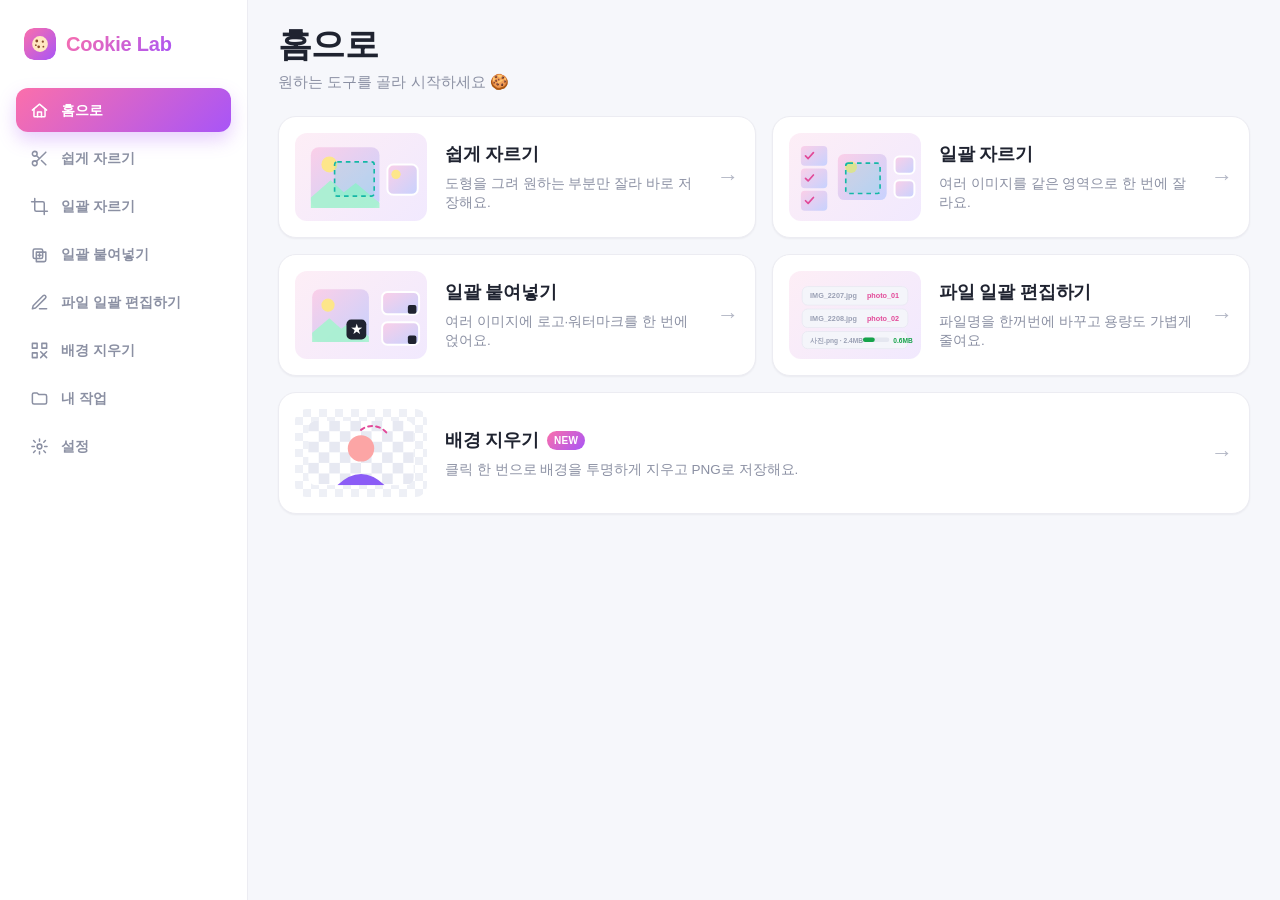
==== commit a70f782b: "Add background-remove tool and home dashboard - New "배경 지우기" tab: client-side background removal wit" ====
--- a/index.html
+++ b/index.html
@@ -3,7 +3,8 @@
   <head>
     <meta charset="utf-8" />
     <meta name="viewport" content="width=device-width, initial-scale=1" />
-    <title>Cookie Lab — 쉽게 자르기</title>
+    <meta name="description" content="Cookie Lab은 자르기, 일괄 자르기, 일괄 붙여넣기, 파일명 변경, 이미지 압축, 배경 지우기를 한곳에서 처리하는 이미지 도구 모음입니다." />
+    <title>Cookie Lab — 이미지 도구 모음</title>
     <link rel="stylesheet" href="styles.css" />
   </head>
   <body>
@@ -32,11 +33,11 @@
         </div>
 
         <nav class="nav-menu" aria-label="주 메뉴">
-          <button type="button" class="nav-item" data-view="edit">
-            <svg class="nav-icon" viewBox="0 0 24 24" aria-hidden="true"><path d="M3 11l9-8 9 8" /><path d="M5 10v10h14V10" /></svg>
+          <button type="button" class="nav-item is-active" data-view="home">
+            <svg class="nav-icon" viewBox="0 0 24 24" aria-hidden="true"><path d="M3 11.5 12 4l9 7.5" /><path d="M5 10v9a1 1 0 0 0 1 1h12a1 1 0 0 0 1-1v-9" /><path d="M9.5 20v-6h5v6" /></svg>
             홈으로
           </button>
-          <button type="button" class="nav-item is-active" data-view="edit">
+          <button type="button" class="nav-item" data-view="edit">
             <svg class="nav-icon" viewBox="0 0 24 24" aria-hidden="true"><circle cx="6" cy="6" r="3" /><circle cx="6" cy="18" r="3" /><line x1="20" y1="4" x2="8.1" y2="15.9" /><line x1="14.5" y1="14.5" x2="20" y2="20" /><line x1="8.1" y1="8.1" x2="12" y2="12" /></svg>
             쉽게 자르기
           </button>
@@ -52,6 +53,10 @@
             <svg class="nav-icon" viewBox="0 0 24 24" aria-hidden="true"><path d="M12 20h9" /><path d="M16.5 3.5a2.1 2.1 0 0 1 3 3L7 19l-4 1 1-4z" /></svg>
             파일 일괄 편집하기
           </button>
+          <button type="button" class="nav-item" data-view="bgremove">
+            <svg class="nav-icon" viewBox="0 0 24 24" aria-hidden="true"><path d="M3 3h6v6H3z" /><path d="M15 3h6v6h-6z" /><path d="M3 15h6v6H3z" /><path d="M13.5 13.5 21 21" /><path d="M21 13.5 13.5 21" /></svg>
+            배경 지우기
+          </button>
           <button type="button" class="nav-item" data-view="works">
             <svg class="nav-icon" viewBox="0 0 24 24" aria-hidden="true"><path d="M3 7a2 2 0 0 1 2-2h4l2 2h8a2 2 0 0 1 2 2v8a2 2 0 0 1-2 2H5a2 2 0 0 1-2-2z" /></svg>
             내 작업
@@ -62,30 +67,161 @@
             설정
           </button>
         </nav>
-
-        <div class="nav-promo">
-          <span class="promo-crown" aria-hidden="true">👑</span>
-          <strong>프로로 업그레이드</strong>
-          <small>더 많은 기능을 만나보세요</small>
-        </div>
       </aside>
 
       <!-- ============ MAIN ============ -->
       <main class="app-main">
+        <!-- ---------- HOME (DASHBOARD) VIEW ---------- -->
+        <section class="view view-home" id="view-home" aria-labelledby="home-title">
+          <header class="topbar">
+            <div class="page-head">
+              <h1 id="home-title">홈으로</h1>
+              <p class="subtitle">원하는 도구를 골라 시작하세요 🍪</p>
+            </div>
+          </header>
+
+          <div class="home-grid">
+            <button type="button" class="home-card" data-goto="edit">
+              <div class="home-art">
+                <svg viewBox="0 0 200 130" class="home-svg" role="img" aria-label="쉽게 자르기 미리보기">
+                  <defs>
+                    <linearGradient id="homePhoto" x1="0" y1="0" x2="1" y2="1">
+                      <stop offset="0" stop-color="#fbcfe8" /><stop offset="1" stop-color="#c7d2fe" />
+                    </linearGradient>
+                  </defs>
+                  <rect x="24" y="20" width="104" height="92" rx="12" fill="url(#homePhoto)" />
+                  <circle cx="52" cy="46" r="12" fill="#fde68a" />
+                  <path d="M24 96 L54 70 L74 88 L92 74 L128 104 L128 112 L24 112 Z" fill="#a7f3d0" opacity="0.9" />
+                  <rect x="60" y="42" width="60" height="52" rx="4" fill="rgba(45,212,191,0.16)" stroke="#14b8a6" stroke-width="2.5" stroke-dasharray="7 6" />
+                  <g transform="translate(140 46)">
+                    <rect x="0" y="0" width="46" height="46" rx="9" fill="url(#homePhoto)" stroke="#fff" stroke-width="3" />
+                    <circle cx="13" cy="15" r="7" fill="#fde68a" />
+                  </g>
+                </svg>
+              </div>
+              <div class="home-copy">
+                <h2>쉽게 자르기</h2>
+                <p>도형을 그려 원하는 부분만 잘라 바로 저장해요.</p>
+              </div>
+              <span class="home-go" aria-hidden="true">→</span>
+            </button>
+
+            <button type="button" class="home-card" data-goto="batchcrop">
+              <div class="home-art">
+                <svg viewBox="0 0 200 130" class="home-svg" role="img" aria-label="일괄 자르기 미리보기">
+                  <g fill="url(#homePhoto)">
+                    <rect x="18" y="18" width="40" height="30" rx="6" />
+                    <rect x="18" y="52" width="40" height="30" rx="6" />
+                    <rect x="18" y="86" width="40" height="30" rx="6" />
+                  </g>
+                  <path d="M25 33 l4 4 l8 -9" fill="none" stroke="#e24a99" stroke-width="2.6" stroke-linecap="round" stroke-linejoin="round" />
+                  <path d="M25 67 l4 4 l8 -9" fill="none" stroke="#e24a99" stroke-width="2.6" stroke-linecap="round" stroke-linejoin="round" />
+                  <path d="M25 101 l4 4 l8 -9" fill="none" stroke="#e24a99" stroke-width="2.6" stroke-linecap="round" stroke-linejoin="round" />
+                  <rect x="74" y="30" width="74" height="70" rx="10" fill="url(#homePhoto)" />
+                  <circle cx="94" cy="50" r="9" fill="#fde68a" />
+                  <rect x="86" y="44" width="52" height="46" rx="4" fill="rgba(45,212,191,0.16)" stroke="#14b8a6" stroke-width="2.5" stroke-dasharray="7 6" />
+                  <g fill="url(#homePhoto)" stroke="#fff" stroke-width="3">
+                    <rect x="160" y="34" width="30" height="26" rx="7" />
+                    <rect x="160" y="70" width="30" height="26" rx="7" />
+                  </g>
+                </svg>
+              </div>
+              <div class="home-copy">
+                <h2>일괄 자르기</h2>
+                <p>여러 이미지를 같은 영역으로 한 번에 잘라요.</p>
+              </div>
+              <span class="home-go" aria-hidden="true">→</span>
+            </button>
+
+            <button type="button" class="home-card" data-goto="batch">
+              <div class="home-art">
+                <svg viewBox="0 0 200 130" class="home-svg" role="img" aria-label="일괄 붙여넣기 미리보기">
+                  <rect x="26" y="26" width="86" height="80" rx="12" fill="url(#homePhoto)" />
+                  <circle cx="50" cy="50" r="10" fill="#fde68a" />
+                  <path d="M26 92 L52 70 L70 86 L86 74 L112 98 L112 106 L26 106 Z" fill="#a7f3d0" opacity="0.9" />
+                  <g><rect x="78" y="72" width="30" height="30" rx="7" fill="#1f2330" /><text x="93" y="93" fill="#fff" font-size="17" font-weight="800" text-anchor="middle">★</text></g>
+                  <g fill="url(#homePhoto)" stroke="#fff" stroke-width="3">
+                    <rect x="132" y="30" width="56" height="34" rx="8" /><rect x="132" y="76" width="56" height="34" rx="8" />
+                  </g>
+                  <rect x="171" y="50" width="13" height="13" rx="3" fill="#1f2330" />
+                  <rect x="171" y="96" width="13" height="13" rx="3" fill="#1f2330" />
+                </svg>
+              </div>
+              <div class="home-copy">
+                <h2>일괄 붙여넣기</h2>
+                <p>여러 이미지에 로고·워터마크를 한 번에 얹어요.</p>
+              </div>
+              <span class="home-go" aria-hidden="true">→</span>
+            </button>
+
+            <button type="button" class="home-card" data-goto="rename">
+              <div class="home-art">
+                <svg viewBox="0 0 200 130" class="home-svg" role="img" aria-label="파일 일괄 편집하기 미리보기">
+                  <rect x="20" y="22" width="160" height="28" rx="8" fill="#f4f5fa" stroke="#e5e7f0" />
+                  <text x="32" y="40" font-size="11" font-weight="700" fill="#9aa0b4">IMG_2207.jpg</text>
+                  <text x="118" y="40" font-size="11" font-weight="800" fill="#e24a99">photo_01</text>
+                  <rect x="20" y="56" width="160" height="28" rx="8" fill="#f4f5fa" stroke="#e5e7f0" />
+                  <text x="32" y="74" font-size="11" font-weight="700" fill="#9aa0b4">IMG_2208.jpg</text>
+                  <text x="118" y="74" font-size="11" font-weight="800" fill="#e24a99">photo_02</text>
+                  <rect x="20" y="90" width="160" height="26" rx="8" fill="#f4f5fa" stroke="#e5e7f0" />
+                  <text x="32" y="107" font-size="10" font-weight="700" fill="#9aa0b4">사진.png · 2.4MB</text>
+                  <rect x="112" y="99" width="40" height="7" rx="3.5" fill="#e5e7f0" />
+                  <rect x="112" y="99" width="18" height="7" rx="3.5" fill="#16a34a" />
+                  <text x="158" y="107" font-size="10" font-weight="800" fill="#16a34a">0.6MB</text>
+                </svg>
+              </div>
+              <div class="home-copy">
+                <h2>파일 일괄 편집하기</h2>
+                <p>파일명을 한꺼번에 바꾸고 용량도 가볍게 줄여요.</p>
+              </div>
+              <span class="home-go" aria-hidden="true">→</span>
+            </button>
+
+            <button type="button" class="home-card home-card--wide" data-goto="bgremove">
+              <div class="home-art home-art--check">
+                <svg viewBox="0 0 200 130" class="home-svg" role="img" aria-label="배경 지우기 미리보기">
+                  <defs>
+                    <clipPath id="homeBgClip"><rect x="20" y="16" width="160" height="98" rx="12" /></clipPath>
+                  </defs>
+                  <g clip-path="url(#homeBgClip)">
+                    <rect x="20" y="16" width="160" height="98" fill="#ffffff" />
+                    <g fill="#e7e9f2">
+                      <rect x="20" y="16" width="16" height="16" /><rect x="52" y="16" width="16" height="16" /><rect x="84" y="16" width="16" height="16" /><rect x="116" y="16" width="16" height="16" /><rect x="148" y="16" width="16" height="16" />
+                      <rect x="36" y="32" width="16" height="16" /><rect x="68" y="32" width="16" height="16" /><rect x="100" y="32" width="16" height="16" /><rect x="132" y="32" width="16" height="16" /><rect x="164" y="32" width="16" height="16" />
+                      <rect x="20" y="48" width="16" height="16" /><rect x="52" y="48" width="16" height="16" /><rect x="84" y="48" width="16" height="16" /><rect x="116" y="48" width="16" height="16" /><rect x="148" y="48" width="16" height="16" />
+                      <rect x="36" y="64" width="16" height="16" /><rect x="68" y="64" width="16" height="16" /><rect x="100" y="64" width="16" height="16" /><rect x="132" y="64" width="16" height="16" /><rect x="164" y="64" width="16" height="16" />
+                      <rect x="20" y="80" width="16" height="16" /><rect x="52" y="80" width="16" height="16" /><rect x="84" y="80" width="16" height="16" /><rect x="116" y="80" width="16" height="16" /><rect x="148" y="80" width="16" height="16" />
+                      <rect x="36" y="96" width="16" height="16" /><rect x="68" y="96" width="16" height="16" /><rect x="100" y="96" width="16" height="16" /><rect x="132" y="96" width="16" height="16" /><rect x="164" y="96" width="16" height="16" />
+                    </g>
+                    <circle cx="100" cy="58" r="20" fill="#fca5a5" />
+                    <path d="M64 114 q36 -34 72 0 Z" fill="#8b5cf6" />
+                    <path d="M100 30 a28 28 0 0 1 40 6" fill="none" stroke="#e24a99" stroke-width="3" stroke-dasharray="6 6" stroke-linecap="round" />
+                  </g>
+                </svg>
+              </div>
+              <div class="home-copy">
+                <h2>배경 지우기 <span class="home-new">NEW</span></h2>
+                <p>클릭 한 번으로 배경을 투명하게 지우고 PNG로 저장해요.</p>
+              </div>
+              <span class="home-go" aria-hidden="true">→</span>
+            </button>
+          </div>
+        </section>
+
         <!-- ---------- EDIT VIEW ---------- -->
-        <section class="view view-edit" id="view-edit" aria-labelledby="page-title">
+        <section class="view view-edit" id="view-edit" hidden aria-labelledby="page-title">
           <header class="topbar">
             <div class="page-head">
               <h1 id="page-title">쉽게 자르기</h1>
               <p class="subtitle">잘라서 바로 저장해요 ✂️</p>
             </div>
-            <div class="status-pill" id="statusPill">이미지를 업로드하세요</div>
+            <div class="status-pill" id="statusPill" aria-live="polite">이미지를 업로드하세요</div>
           </header>
 
           <div class="editor-grid">
             <section class="canvas-col" aria-label="이미지 작업 영역">
               <label class="dropzone" id="dropzone">
-                <input id="fileInput" type="file" accept="image/png,image/jpeg,image/webp,image/gif" />
+                <input id="fileInput" type="file" accept="image/png,image/jpeg,image/webp" />
                 <span class="upload-icon" aria-hidden="true">+</span>
                 <span class="upload-copy">
                   <strong id="fileName">이미지 업로드</strong>
@@ -153,6 +289,8 @@
                 <div class="quick-row">
                   <button class="quick-btn size-preset" data-size="1080x1920">릴스</button>
                   <button class="quick-btn size-preset" data-size="1080x1350">피드</button>
+                  <button class="quick-btn size-preset" data-size="1080x1080">정사각형</button>
+                  <button class="quick-btn size-preset" data-size="1280x720">16:9</button>
                   <button class="quick-btn shape-quick" data-shape="rect">사각형</button>
                   <div class="shape-picker">
                     <button type="button" class="quick-btn picker-btn" id="shapePickBtn" aria-expanded="false" aria-controls="shapePopup">
@@ -193,7 +331,7 @@
                   <span id="shapeMeta" class="shape-meta">사각형</span>
                 </div>
                 <label class="toggle-line">
-                  <input id="stampOnClick" type="checkbox" checked />
+                  <input id="stampOnClick" type="checkbox" />
                   도형 안을 클릭하면 바로 자르기
                 </label>
                 <button class="primary grad" id="stampBtn" disabled>현재 영역 자르기</button>
@@ -236,6 +374,10 @@
                   </select>
                 </label>
               </div>
+              <div class="slider-row" id="exportQualityRow">
+                <label for="exportQuality">품질 <strong id="exportQualityValue">94%</strong></label>
+                <input id="exportQuality" type="range" min="10" max="100" step="1" value="94" />
+              </div>
 
               <button type="button" class="detail-toggle" id="exportToggle" aria-expanded="false" aria-controls="exportDetail">
                 <span>저장 해상도 설정</span>
@@ -267,6 +409,11 @@
                     세로 (px)
                     <input id="exportHeight" type="number" min="1" max="20000" value="1080" />
                   </label>
+                  <label class="toggle-line export-ratio-line">
+                    <input id="exportRatioLock" type="checkbox" checked />
+                    비율 유지
+                  </label>
+                  <p class="field-warning" id="exportRatioWarning" hidden>커터와 다른 비율이라 이미지가 늘어나거나 찌그러질 수 있어요.</p>
                 </div>
               </div>
 
@@ -285,7 +432,7 @@
               <h1 id="batchcrop-title">일괄 자르기</h1>
               <p class="subtitle">여러 이미지를 같은 영역으로 한 번에 잘라요</p>
             </div>
-            <div class="status-pill" id="batchCropStatus">원본 이미지를 업로드하세요</div>
+            <div class="status-pill" id="batchCropStatus" aria-live="polite">원본 이미지를 업로드하세요</div>
           </header>
 
           <div class="batch-upload-grid">
@@ -323,6 +470,10 @@
                 <input id="batchCropFromCenter" type="checkbox" />
                 항상 가운데 기준으로 맞추기
               </label>
+              <div class="inline-actions">
+                <button type="button" id="batchCropResetOne">이 사진만 초기화</button>
+                <button type="button" id="batchCropCopyToSelected">현재 영역을 선택 사진에 복사</button>
+              </div>
             </section>
           </div>
 
@@ -396,7 +547,7 @@
               <h1 id="batch-title">일괄 붙여넣기</h1>
               <p class="subtitle">여러 이미지에 같은 이미지를 한 번에 붙여넣어요</p>
             </div>
-            <div class="status-pill" id="batchStatus">원본 이미지를 업로드하세요</div>
+            <div class="status-pill" id="batchStatus" aria-live="polite">원본 이미지를 업로드하세요</div>
           </header>
 
           <div class="batch-upload-grid">
@@ -508,7 +659,7 @@
               <h1 id="rename-title">파일 일괄 편집하기</h1>
               <p class="subtitle" id="editFilesSubtitle">여러 파일을 올려 이름을 한꺼번에 또는 하나씩 바꿔요</p>
             </div>
-            <div class="status-pill" id="renameStatus">파일을 업로드하세요</div>
+            <div class="status-pill" id="renameStatus" aria-live="polite">파일을 업로드하세요</div>
           </header>
 
           <div class="seg editfiles-seg" id="editFilesModeSeg" role="group" aria-label="편집 종류">
@@ -644,6 +795,121 @@
           </div>
         </section>
 
+        <!-- ---------- BACKGROUND REMOVE VIEW ---------- -->
+        <section class="view view-bgremove" id="view-bgremove" hidden aria-labelledby="bgremove-title">
+          <header class="topbar">
+            <div class="page-head">
+              <h1 id="bgremove-title">배경 지우기</h1>
+              <p class="subtitle">배경을 클릭해 투명하게 지우고 PNG로 저장해요</p>
+            </div>
+            <div class="status-pill" id="bgStatus" aria-live="polite">이미지를 업로드하세요</div>
+          </header>
+
+          <div class="batch-upload-grid">
+            <section class="control-block batch-source-block">
+              <div class="block-head">
+                <h2>이미지 업로드</h2>
+                <span id="bgSourceCount" class="count-chip">0개</span>
+              </div>
+              <label class="batch-dropzone" id="bgSourceDropzone">
+                <input id="bgSourceInput" type="file" accept="image/png,image/jpeg,image/webp" multiple />
+                <span class="upload-icon" aria-hidden="true">+</span>
+                <span><strong>배경을 지울 이미지를 올리세요</strong><small>JPG, PNG, WebP · 최대 50개 · 끌어와도 돼요</small></span>
+              </label>
+              <div class="batch-file-grid" id="bgSourceGrid"></div>
+            </section>
+
+            <section class="control-block bg-controls-block">
+              <div class="block-head"><h2>지우기 설정</h2></div>
+
+              <p class="popup-label">지우는 방식</p>
+              <div class="seg" id="bgModeSeg" role="group" aria-label="지우는 방식">
+                <button type="button" class="seg-btn is-active" data-bgmode="edge">가장자리에서</button>
+                <button type="button" class="seg-btn" data-bgmode="color">비슷한 색 전체</button>
+              </div>
+              <p class="block-note" id="bgModeNote">가장자리와 연결된 배경만 지워, 안쪽 무늬는 남겨요.</p>
+
+              <div class="bg-colors">
+                <div class="bg-colors-head">
+                  <p class="popup-label">지울 색</p>
+                  <button type="button" class="link-btn" id="bgAutoBtn">모서리 자동</button>
+                </div>
+                <div class="bg-chips" id="bgColorChips"></div>
+                <p class="block-note">미리보기에서 배경을 클릭하면 그 색을 지울 색에 더해요.</p>
+              </div>
+
+              <div class="slider-row">
+                <label for="bgTolerance">허용 범위 <strong id="bgToleranceValue">32</strong></label>
+                <input id="bgTolerance" type="range" min="1" max="100" step="1" value="32" />
+                <p class="block-note">높일수록 비슷한 색까지 더 넓게 지워요.</p>
+              </div>
+
+              <div class="slider-row">
+                <label for="bgFeather">가장자리 다듬기 <strong id="bgFeatherValue">2px</strong></label>
+                <input id="bgFeather" type="range" min="0" max="8" step="1" value="2" />
+              </div>
+
+              <p class="popup-label">배경 채우기</p>
+              <div class="seg" id="bgFillSeg" role="group" aria-label="배경 채우기">
+                <button type="button" class="seg-btn is-active" data-bgfill="transparent">투명</button>
+                <button type="button" class="seg-btn" data-bgfill="white">흰색</button>
+                <button type="button" class="seg-btn" data-bgfill="custom">색 선택</button>
+              </div>
+              <label class="toggle-line bg-fill-color-line" id="bgFillColorLine" hidden>
+                채울 색
+                <input id="bgFillColor" type="color" value="#ffffff" />
+              </label>
+            </section>
+          </div>
+
+          <section class="control-block batch-preview-block">
+            <div class="block-head">
+              <h2>미리보기</h2>
+              <span id="bgPreviewName">선택된 이미지 없음</span>
+            </div>
+            <div class="batch-preview-wrap bg-preview-wrap">
+              <canvas id="bgPreviewCanvas" width="900" height="480"></canvas>
+              <div class="stage-empty" id="bgPreviewEmpty">이미지를 업로드하세요</div>
+            </div>
+            <div class="batch-preview-footer">
+              <div>
+                <p class="batch-preview-hint">배경 부분을 클릭해 지울 색을 더하고, 슬라이더로 범위를 조절하세요.</p>
+                <div class="batch-progress" id="bgProgress" hidden>
+                  <span id="bgProgressText">0 / 0</span>
+                  <progress id="bgProgressBar" value="0" max="1"></progress>
+                </div>
+              </div>
+              <div class="batch-preview-actions">
+                <button type="button" id="bgResetSettings">설정 초기화</button>
+                <button class="primary grad" id="bgApplyOne" disabled>이 사진 적용</button>
+                <button class="primary grad" id="bgApplyAll" disabled>모든 사진 적용</button>
+              </div>
+            </div>
+          </section>
+
+          <section class="results-panel batch-results-panel" aria-label="배경 지운 파일">
+            <div class="results-head">
+              <div class="page-head">
+                <h2>배경 지운 파일 <span id="bgResultCount" class="count-chip">0개</span></h2>
+                <p class="results-hint" id="bgResultHint">적용한 파일이 여기에 표시됩니다 · 투명 PNG로 저장돼요</p>
+              </div>
+              <div class="works-actions">
+                <details class="batch-save-menu">
+                  <summary>저장 옵션</summary>
+                  <div class="batch-save-popover">
+                    <label class="field-label">파일 접두어<input id="bgPrefix" type="text" value="nobg" /></label>
+                    <label class="toggle-line"><input id="bgAutoDownload" type="checkbox" />완료할 때마다 바로 다운로드</label>
+                  </div>
+                </details>
+                <button id="bgDownloadAll" disabled>ZIP 전체 저장</button>
+                <button id="bgClearResults" class="ghost-danger" disabled>결과 비우기</button>
+              </div>
+            </div>
+            <div class="empty-state" id="bgResultEmpty">아직 배경을 지운 파일이 없어요</div>
+            <div class="result-grid" id="bgResultGrid"></div>
+          </section>
+        </section>
+
         <!-- ---------- WORKS VIEW ---------- -->
         <section class="view view-works" id="view-works" hidden aria-label="내 작업">
           <header class="topbar">
@@ -664,7 +930,7 @@
 
             <section class="works-group">
               <div class="works-group-head">
-                <h2>일괄 자르기 <span id="worksBatchCropCount" class="count-chip">0개</span></h2>
+                <h2>일괄 자르기 <span id="worksBatchCropCount" class="count-chip">0개</span> <span class="volatile-chip">새로고침 시 사라짐</span></h2>
                 <div class="works-actions"><button id="downloadBatchCropWorks" disabled>ZIP 전체 저장</button><button id="clearBatchCropWorks" class="ghost-danger" disabled>전체 삭제</button></div>
               </div>
               <div class="empty-state" id="worksBatchCropEmpty">아직 일괄 자르기 결과가 없어요</div>
@@ -673,7 +939,7 @@
 
             <section class="works-group">
               <div class="works-group-head">
-                <h2>일괄 붙여넣기 <span id="worksBatchCount" class="count-chip">0개</span></h2>
+                <h2>일괄 붙여넣기 <span id="worksBatchCount" class="count-chip">0개</span> <span class="volatile-chip">새로고침 시 사라짐</span></h2>
                 <div class="works-actions"><button id="downloadBatchWorks" disabled>ZIP 전체 저장</button><button id="clearBatchWorks" class="ghost-danger" disabled>전체 삭제</button></div>
               </div>
               <div class="empty-state" id="worksBatchEmpty">아직 일괄 붙여넣기 결과가 없어요</div>
@@ -682,7 +948,7 @@
 
             <section class="works-group">
               <div class="works-group-head">
-                <h2>파일명 일괄 변경 <span id="worksRenameCount" class="count-chip">0개</span></h2>
+                <h2>파일명 일괄 변경 <span id="worksRenameCount" class="count-chip">0개</span> <span class="volatile-chip">편집 중 목록</span></h2>
                 <div class="works-actions"><button id="downloadRenameWorks" disabled>ZIP 전체 저장</button><button id="clearRenameWorks" class="ghost-danger" disabled>전체 삭제</button></div>
               </div>
               <div class="empty-state" id="worksRenameEmpty">아직 이름을 변경한 파일이 없어요</div>
@@ -711,7 +977,7 @@
               <div class="block-head"><h2>작업 저장</h2></div>
               <p class="block-note">
                 잘라낸 파일은 이 브라우저(IndexedDB)에 저장되어 <strong>내 작업</strong> 탭에서 다시 볼 수 있어요.
-                다른 기기로는 동기화되지 않습니다.
+                일괄 도구 결과와 파일명 변경 목록은 현재 탭에서만 유지되며, 다른 기기로는 동기화되지 않습니다.
               </p>
             </section>
           </div>
@@ -732,7 +998,6 @@
         </header>
         <div class="howto-stage" id="howtoStage"></div>
         <ol class="howto-steps" id="howtoSteps"></ol>
-        <p class="howto-note">움직이는 안내는 직접 제작한 데모예요. 이 품질로 각 탭에 맞춰 더 다듬을 수 있어요.</p>
       </div>
     </div>
 
--- a/styles.css
+++ b/styles.css
@@ -378,6 +378,11 @@
 .dropzone.is-dragover {
   border-color: var(--accent);
   background: var(--accent-tint);
+}
+
+.stage-wrap.is-dragover {
+  outline: 2px solid var(--accent);
+  outline-offset: -5px;
 }
 
 .dropzone input {
@@ -887,8 +892,28 @@
   grid-template-columns: repeat(2, 1fr);
 }
 
+.export-ratio-line,
+.field-warning {
+  grid-column: 1 / -1;
+}
+
 .export-fields input {
   font-family: var(--font-mono);
+}
+
+.field-warning {
+  margin: 0;
+  padding: 9px 11px;
+  border: 1px solid rgba(229, 72, 77, 0.22);
+  border-radius: var(--r-sm);
+  background: var(--danger-tint);
+  color: var(--danger);
+  font-size: 12px;
+  font-weight: 700;
+}
+
+.field-warning[hidden] {
+  display: none;
 }
 
 .export-preview {
@@ -1286,12 +1311,17 @@
 }
 
 #batchPreviewCanvas,
-#batchCropPreviewCanvas {
+#batchCropPreviewCanvas,
+#bgPreviewCanvas {
   display: block;
   width: 100%;
   height: 100%;
   cursor: default;
   touch-action: none;
+}
+
+#bgPreviewCanvas {
+  cursor: crosshair;
 }
 
 .batch-preview-hint {
@@ -1484,9 +1514,22 @@
 .works-group-head h2 {
   display: flex;
   align-items: center;
+  flex-wrap: wrap;
   gap: 9px;
   margin: 0;
   font-size: 17px;
+}
+
+.volatile-chip {
+  display: inline-flex;
+  align-items: center;
+  min-height: 22px;
+  padding: 0 8px;
+  border-radius: var(--r-pill);
+  background: var(--danger-tint);
+  color: var(--danger);
+  font-size: 11px;
+  font-weight: 800;
 }
 
 .works-group .empty-state {
@@ -1848,6 +1891,18 @@
 
 .compress-info.is-bigger {
   color: #d9534f;
+}
+
+.inline-actions {
+  display: grid;
+  grid-template-columns: repeat(2, minmax(0, 1fr));
+  gap: 8px;
+}
+
+.inline-actions button {
+  min-height: 34px;
+  padding: 0 10px;
+  font-size: 12px;
 }
 
 /* ============================================================
@@ -2281,3 +2336,225 @@
 @media (prefers-reduced-motion: reduce) {
   .ho-svg * { animation: none !important; }
 }
+
+/* ============================================================
+   Home (dashboard) view
+   ============================================================ */
+.home-grid {
+  display: grid;
+  grid-template-columns: repeat(2, minmax(0, 1fr));
+  gap: 16px;
+}
+
+.home-card {
+  display: grid;
+  grid-template-columns: 132px minmax(0, 1fr) auto;
+  align-items: center;
+  gap: 18px;
+  padding: 16px;
+  border: 1px solid var(--border);
+  border-radius: var(--r-lg);
+  background: var(--surface);
+  box-shadow: var(--shadow-sm);
+  text-align: left;
+  cursor: pointer;
+  transition: transform 0.15s ease, box-shadow 0.15s ease, border-color 0.15s ease;
+}
+
+.home-card:hover {
+  transform: translateY(-2px);
+  border-color: var(--accent);
+  box-shadow: var(--shadow-md);
+}
+
+.home-card:focus-visible {
+  outline: none;
+  box-shadow: var(--ring);
+}
+
+.home-card--wide {
+  grid-column: 1 / -1;
+}
+
+.home-art {
+  width: 132px;
+  height: 88px;
+  border-radius: var(--r-md);
+  overflow: hidden;
+  background: var(--grad-soft);
+  display: grid;
+  place-items: center;
+}
+
+.home-art--check {
+  background-color: var(--stage);
+  background-image:
+    linear-gradient(45deg, var(--check) 25%, transparent 25%),
+    linear-gradient(-45deg, var(--check) 25%, transparent 25%),
+    linear-gradient(45deg, transparent 75%, var(--check) 75%),
+    linear-gradient(-45deg, transparent 75%, var(--check) 75%);
+  background-position: 0 0, 0 8px, 8px -8px, -8px 0;
+  background-size: 16px 16px;
+}
+
+.home-svg {
+  display: block;
+  width: 100%;
+  height: 100%;
+}
+
+.home-copy h2 {
+  display: flex;
+  align-items: center;
+  gap: 8px;
+  margin: 0;
+  font-size: 18px;
+  font-weight: 800;
+  letter-spacing: -0.01em;
+  color: var(--text);
+}
+
+.home-copy p {
+  margin: 6px 0 0;
+  color: var(--text-muted);
+  font-size: 13.5px;
+  font-weight: 500;
+  line-height: 1.45;
+}
+
+.home-new {
+  padding: 2px 7px;
+  border-radius: var(--r-pill);
+  background: var(--grad);
+  color: #fff;
+  font-size: 10px;
+  font-weight: 800;
+  letter-spacing: 0.04em;
+}
+
+.home-go {
+  font-size: 22px;
+  font-weight: 700;
+  color: var(--text-faint);
+  transition: transform 0.15s ease, color 0.15s ease;
+}
+
+.home-card:hover .home-go {
+  transform: translateX(3px);
+  color: var(--accent);
+}
+
+@media (max-width: 760px) {
+  .home-grid {
+    grid-template-columns: minmax(0, 1fr);
+  }
+}
+
+/* ============================================================
+   Background remove view
+   ============================================================ */
+.bg-controls-block .slider-row {
+  gap: 6px;
+}
+
+.bg-colors {
+  display: grid;
+  gap: 8px;
+}
+
+.bg-colors-head {
+  display: flex;
+  align-items: center;
+  justify-content: space-between;
+  gap: 10px;
+}
+
+.bg-colors-head .popup-label {
+  margin: 0;
+}
+
+.bg-chips {
+  display: flex;
+  flex-wrap: wrap;
+  gap: 8px;
+  min-height: 30px;
+  align-items: center;
+}
+
+.bg-chip {
+  display: inline-flex;
+  align-items: center;
+  gap: 6px;
+  padding: 4px 8px 4px 5px;
+  border: 1px solid var(--border-strong);
+  border-radius: var(--r-pill);
+  background: var(--surface-2);
+  cursor: pointer;
+}
+
+.bg-chip:hover {
+  border-color: var(--accent);
+}
+
+.bg-chip-dot {
+  width: 16px;
+  height: 16px;
+  border-radius: 50%;
+  background: var(--chip, #ccc);
+  box-shadow: inset 0 0 0 1px rgba(0, 0, 0, 0.12);
+}
+
+.bg-chip-x {
+  font-size: 13px;
+  font-weight: 800;
+  color: var(--text-muted);
+  line-height: 1;
+}
+
+.bg-chip-empty {
+  font-size: 12px;
+  font-weight: 600;
+  color: var(--text-muted);
+}
+
+.bg-fill-color-line {
+  align-items: center;
+}
+
+.bg-fill-color-line input[type="color"] {
+  width: 40px;
+  height: 26px;
+  padding: 0;
+  border: 1px solid var(--border-strong);
+  border-radius: var(--r-sm);
+  background: none;
+  cursor: pointer;
+}
+
+.bg-done-badge {
+  position: absolute;
+  top: 5px;
+  left: 5px;
+  display: grid;
+  place-items: center;
+  min-width: 20px;
+  height: 20px;
+  padding: 0 5px;
+  border-radius: var(--r-pill);
+  background: var(--success);
+  color: #fff;
+  font-size: 11px;
+  font-weight: 800;
+  z-index: 1;
+}
+
+.bg-tile-img {
+  background-color: var(--stage);
+  background-image:
+    linear-gradient(45deg, var(--check) 25%, transparent 25%),
+    linear-gradient(-45deg, var(--check) 25%, transparent 25%),
+    linear-gradient(45deg, transparent 75%, var(--check) 75%),
+    linear-gradient(-45deg, transparent 75%, var(--check) 75%);
+  background-position: 0 0, 0 8px, 8px -8px, -8px 0;
+  background-size: 16px 16px;
+}
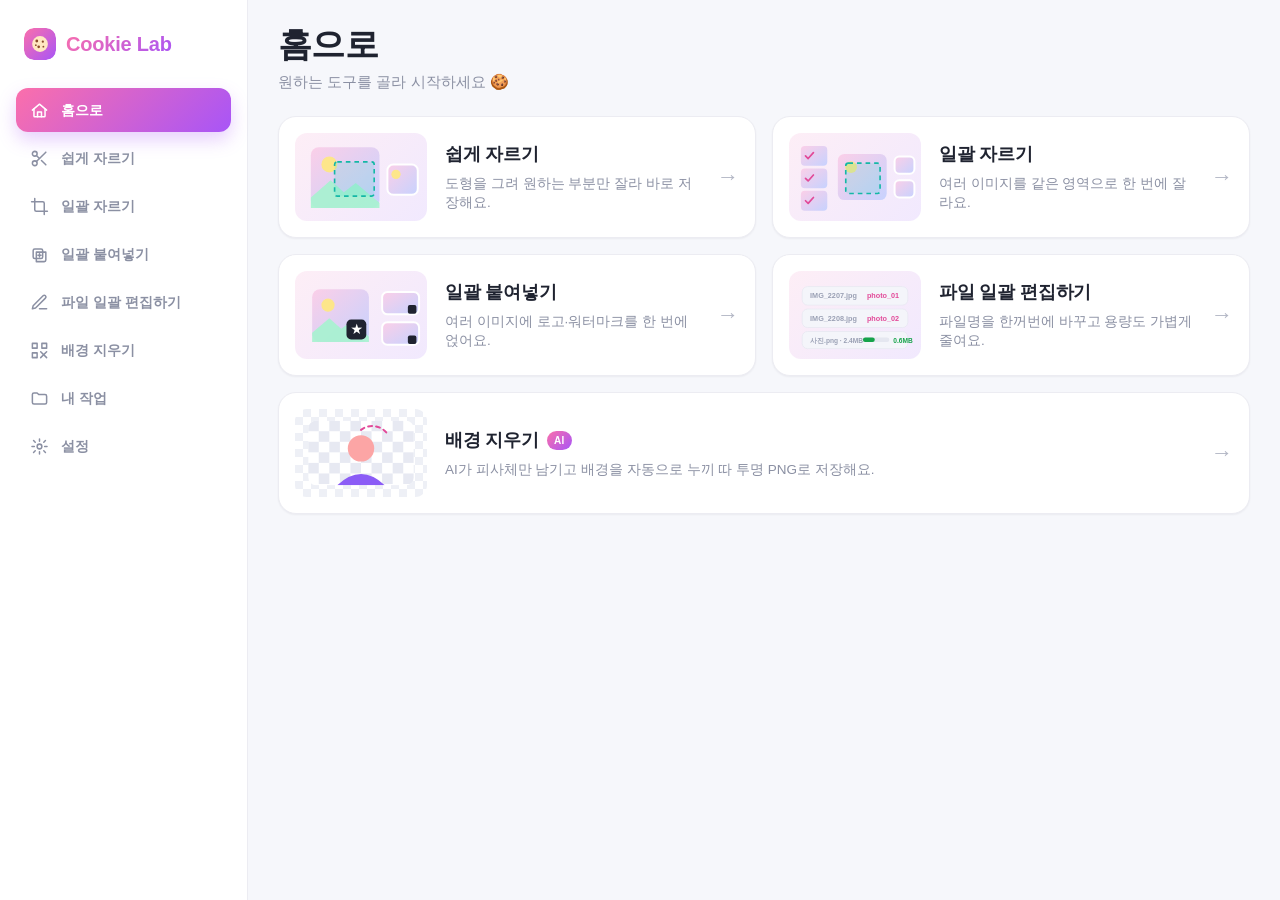
==== commit fb46c7ca: "Background remove: AI matte cutout with first-use consent - Replace color-key removal with in-browse" ====
--- a/index.html
+++ b/index.html
@@ -200,8 +200,8 @@
                 </svg>
               </div>
               <div class="home-copy">
-                <h2>배경 지우기 <span class="home-new">NEW</span></h2>
-                <p>클릭 한 번으로 배경을 투명하게 지우고 PNG로 저장해요.</p>
+                <h2>배경 지우기 <span class="home-new">AI</span></h2>
+                <p>AI가 피사체만 남기고 배경을 자동으로 누끼 따 투명 PNG로 저장해요.</p>
               </div>
               <span class="home-go" aria-hidden="true">→</span>
             </button>
@@ -800,7 +800,7 @@
           <header class="topbar">
             <div class="page-head">
               <h1 id="bgremove-title">배경 지우기</h1>
-              <p class="subtitle">배경을 클릭해 투명하게 지우고 PNG로 저장해요</p>
+              <p class="subtitle">AI가 피사체만 남기고 배경을 깔끔하게 누끼 따요 ✂️</p>
             </div>
             <div class="status-pill" id="bgStatus" aria-live="polite">이미지를 업로드하세요</div>
           </header>
@@ -820,34 +820,11 @@
             </section>
 
             <section class="control-block bg-controls-block">
-              <div class="block-head"><h2>지우기 설정</h2></div>
-
-              <p class="popup-label">지우는 방식</p>
-              <div class="seg" id="bgModeSeg" role="group" aria-label="지우는 방식">
-                <button type="button" class="seg-btn is-active" data-bgmode="edge">가장자리에서</button>
-                <button type="button" class="seg-btn" data-bgmode="color">비슷한 색 전체</button>
-              </div>
-              <p class="block-note" id="bgModeNote">가장자리와 연결된 배경만 지워, 안쪽 무늬는 남겨요.</p>
-
-              <div class="bg-colors">
-                <div class="bg-colors-head">
-                  <p class="popup-label">지울 색</p>
-                  <button type="button" class="link-btn" id="bgAutoBtn">모서리 자동</button>
-                </div>
-                <div class="bg-chips" id="bgColorChips"></div>
-                <p class="block-note">미리보기에서 배경을 클릭하면 그 색을 지울 색에 더해요.</p>
-              </div>
-
-              <div class="slider-row">
-                <label for="bgTolerance">허용 범위 <strong id="bgToleranceValue">32</strong></label>
-                <input id="bgTolerance" type="range" min="1" max="100" step="1" value="32" />
-                <p class="block-note">높일수록 비슷한 색까지 더 넓게 지워요.</p>
-              </div>
-
-              <div class="slider-row">
-                <label for="bgFeather">가장자리 다듬기 <strong id="bgFeatherValue">2px</strong></label>
-                <input id="bgFeather" type="range" min="0" max="8" step="1" value="2" />
-              </div>
+              <div class="block-head">
+                <h2>누끼 설정</h2>
+                <span id="bgEngineChip" class="bg-engine-chip is-idle">AI 대기 중</span>
+              </div>
+              <p class="block-note">AI가 사진 속 피사체(인물·제품 등)를 자동으로 인식해 배경만 지워요. 처음 한 번은 AI 모델(약 30~40MB)을 내려받아 잠시 걸릴 수 있어요.</p>
 
               <p class="popup-label">배경 채우기</p>
               <div class="seg" id="bgFillSeg" role="group" aria-label="배경 채우기">
@@ -859,6 +836,17 @@
                 채울 색
                 <input id="bgFillColor" type="color" value="#ffffff" />
               </label>
+
+              <div class="slider-row">
+                <label for="bgFeather">가장자리 다듬기 <strong id="bgFeatherValue">1</strong></label>
+                <input id="bgFeather" type="range" min="0" max="6" step="1" value="1" />
+                <p class="block-note">피사체 경계를 살짝 부드럽게 다듬어요.</p>
+              </div>
+
+              <div class="bg-cache-row">
+                <button type="button" class="link-btn" id="bgClearCache">AI 모델 캐시 삭제</button>
+                <span class="block-sub">내려받은 모델을 지워 저장 공간을 비워요</span>
+              </div>
             </section>
           </div>
 
@@ -870,10 +858,24 @@
             <div class="batch-preview-wrap bg-preview-wrap">
               <canvas id="bgPreviewCanvas" width="900" height="480"></canvas>
               <div class="stage-empty" id="bgPreviewEmpty">이미지를 업로드하세요</div>
+              <div class="bg-processing" id="bgProcessing" hidden>
+                <span class="bg-spinner" aria-hidden="true"></span>
+                <span id="bgProcessingText">AI가 누끼 따는 중…</span>
+              </div>
+              <div class="bg-consent" id="bgConsent" hidden>
+                <div class="bg-consent-card" role="dialog" aria-labelledby="bgConsentTitle">
+                  <strong id="bgConsentTitle">AI 배경 지우기 안내</strong>
+                  <p>배경 지우기는 처음 사용할 때 AI 모델(약 30~40MB)을 인터넷에서 한 번 내려받아요. 이후에는 캐시되어 빠르게 동작하고, 모든 처리는 이 브라우저 안에서만 이뤄집니다. 계속할까요?</p>
+                  <div class="bg-consent-actions">
+                    <button type="button" id="bgConsentCancel">취소</button>
+                    <button type="button" class="primary grad" id="bgConsentAgree">동의하고 계속</button>
+                  </div>
+                </div>
+              </div>
             </div>
             <div class="batch-preview-footer">
               <div>
-                <p class="batch-preview-hint">배경 부분을 클릭해 지울 색을 더하고, 슬라이더로 범위를 조절하세요.</p>
+                <p class="batch-preview-hint">이미지를 고르면 AI가 자동으로 배경을 지워요. 채우기·다듬기로 마무리한 뒤 적용하세요.</p>
                 <div class="batch-progress" id="bgProgress" hidden>
                   <span id="bgProgressText">0 / 0</span>
                   <progress id="bgProgressBar" value="0" max="1"></progress>
--- a/styles.css
+++ b/styles.css
@@ -1320,10 +1320,6 @@
   touch-action: none;
 }
 
-#bgPreviewCanvas {
-  cursor: crosshair;
-}
-
 .batch-preview-hint {
   margin: 0;
   color: var(--text-muted);
@@ -2558,3 +2554,118 @@
   background-position: 0 0, 0 8px, 8px -8px, -8px 0;
   background-size: 16px 16px;
 }
+
+/* Background remove — AI engine chip + processing overlay */
+.bg-engine-chip {
+  font-family: var(--font-sans) !important;
+  padding: 3px 9px;
+  border-radius: var(--r-pill);
+  font-size: 11px;
+  font-weight: 700;
+  letter-spacing: 0;
+  white-space: nowrap;
+}
+
+.bg-engine-chip.is-idle {
+  background: var(--surface-2);
+  color: var(--text-muted);
+}
+
+.bg-engine-chip.is-loading {
+  background: var(--accent-soft);
+  color: var(--accent);
+}
+
+.bg-engine-chip.is-ready {
+  background: var(--success-tint);
+  color: var(--success);
+}
+
+.bg-engine-chip.is-error {
+  background: var(--danger-tint);
+  color: var(--danger);
+}
+
+.bg-processing {
+  position: absolute;
+  inset: auto;
+  display: inline-flex;
+  align-items: center;
+  gap: 10px;
+  padding: 10px 16px;
+  border-radius: var(--r-pill);
+  background: rgba(20, 22, 40, 0.72);
+  color: #fff;
+  font-size: 13px;
+  font-weight: 700;
+  backdrop-filter: blur(2px);
+  z-index: 2;
+}
+
+.bg-spinner {
+  width: 16px;
+  height: 16px;
+  border: 2.5px solid rgba(255, 255, 255, 0.35);
+  border-top-color: #fff;
+  border-radius: 50%;
+  animation: bgSpin 0.8s linear infinite;
+}
+
+@keyframes bgSpin {
+  to { transform: rotate(360deg); }
+}
+
+@media (prefers-reduced-motion: reduce) {
+  .bg-spinner { animation-duration: 2s; }
+}
+
+/* Background remove — first-use consent + cache controls */
+.bg-cache-row {
+  display: flex;
+  align-items: center;
+  gap: 10px;
+  flex-wrap: wrap;
+}
+
+.bg-consent {
+  position: absolute;
+  inset: 0;
+  display: grid;
+  place-items: center;
+  padding: 18px;
+  background: rgba(15, 17, 30, 0.55);
+  backdrop-filter: blur(3px);
+  z-index: 3;
+}
+
+.bg-consent-card {
+  display: grid;
+  gap: 10px;
+  max-width: 380px;
+  padding: 20px;
+  border: 1px solid var(--border);
+  border-radius: var(--r-lg);
+  background: var(--surface);
+  box-shadow: var(--shadow-pop);
+  text-align: left;
+}
+
+.bg-consent-card strong {
+  font-size: 15px;
+  font-weight: 800;
+  color: var(--text);
+}
+
+.bg-consent-card p {
+  margin: 0;
+  color: var(--text-muted);
+  font-size: 13px;
+  line-height: 1.55;
+}
+
+.bg-consent-actions {
+  display: flex;
+  justify-content: flex-end;
+  gap: 8px;
+  margin-top: 2px;
+}
